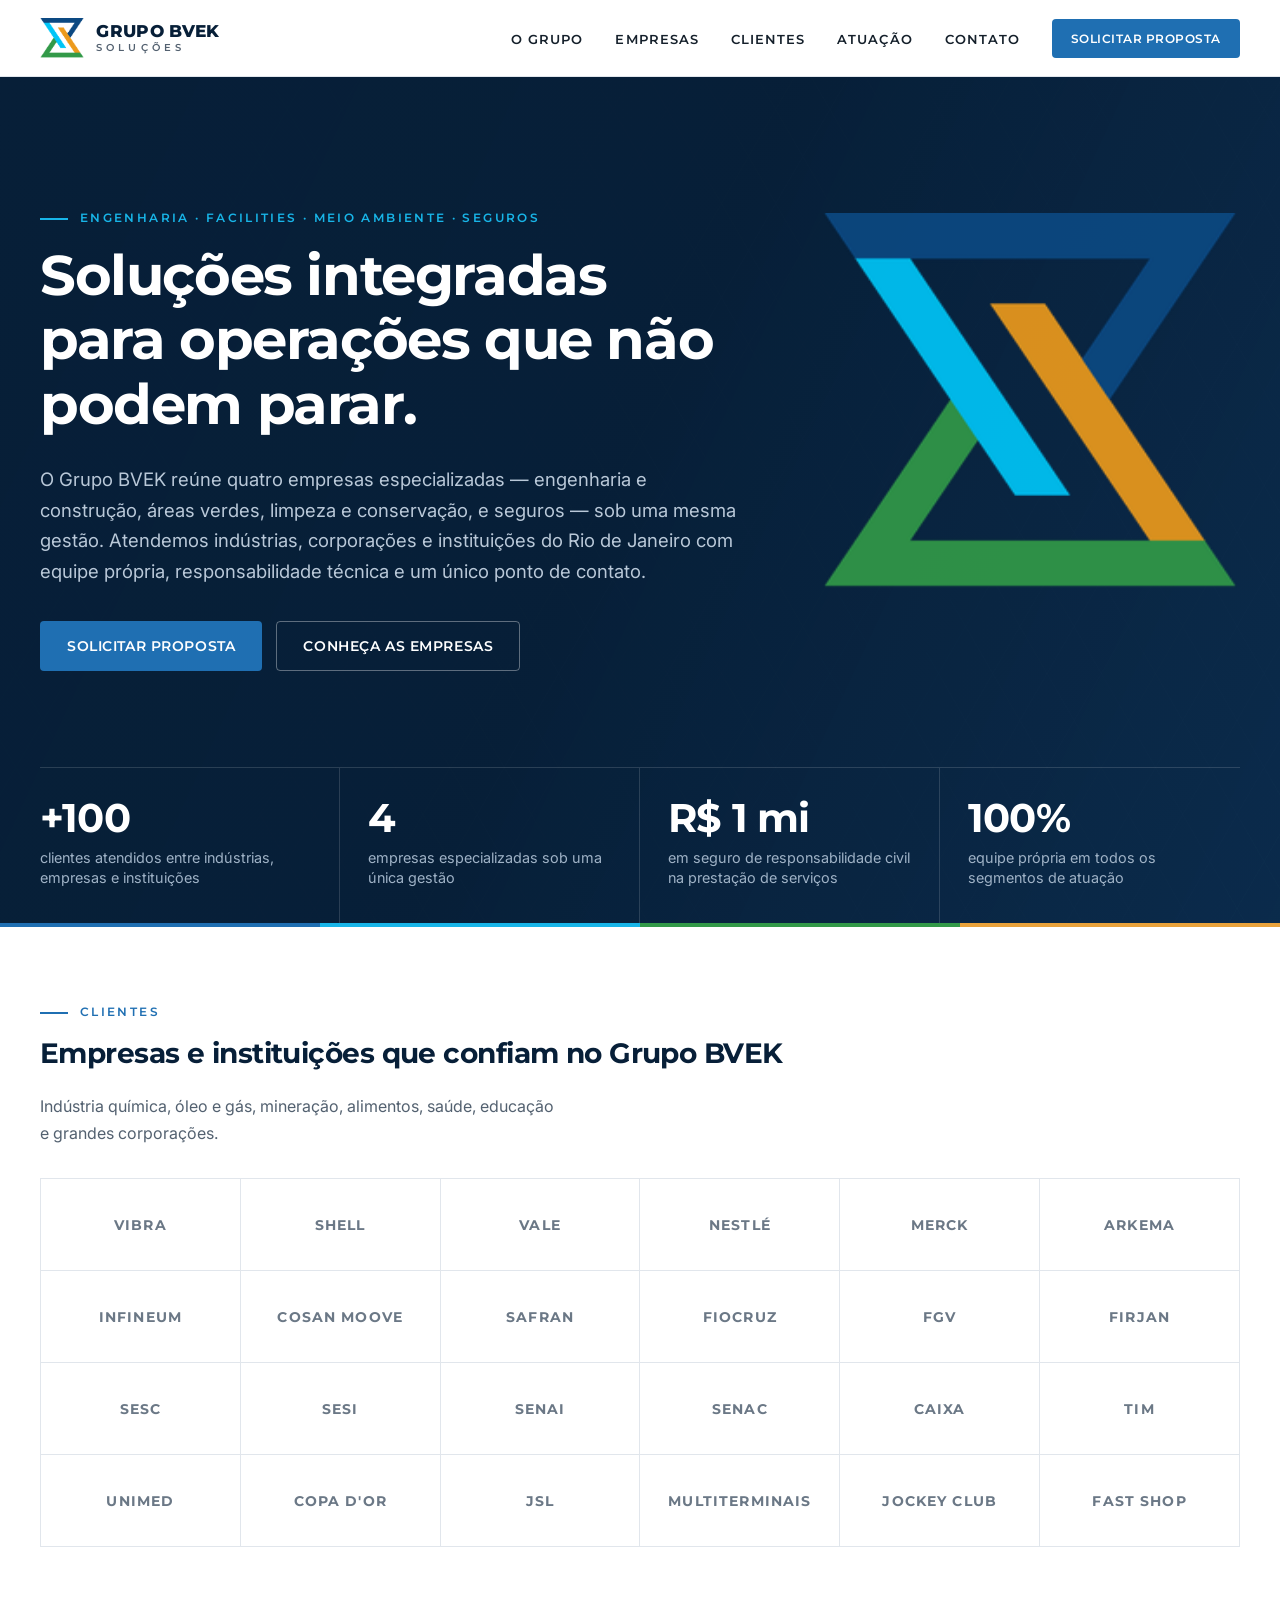
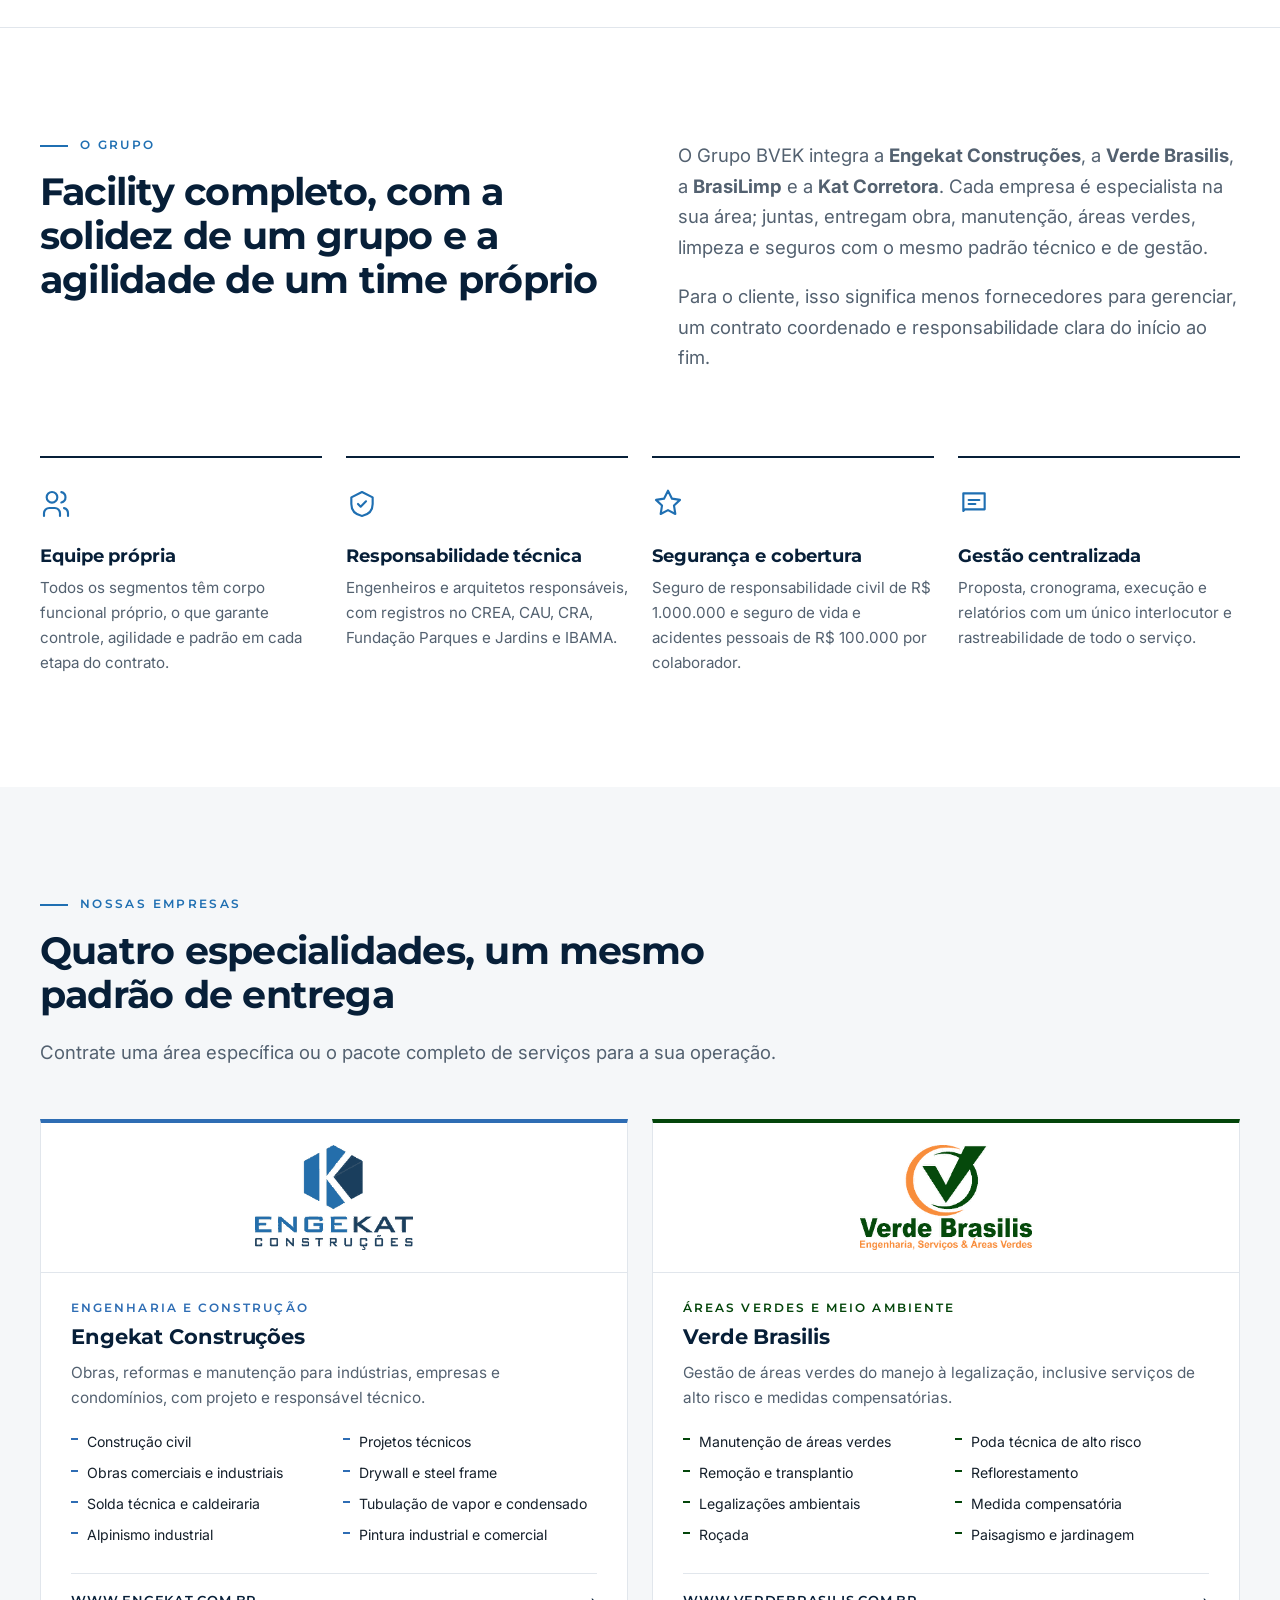
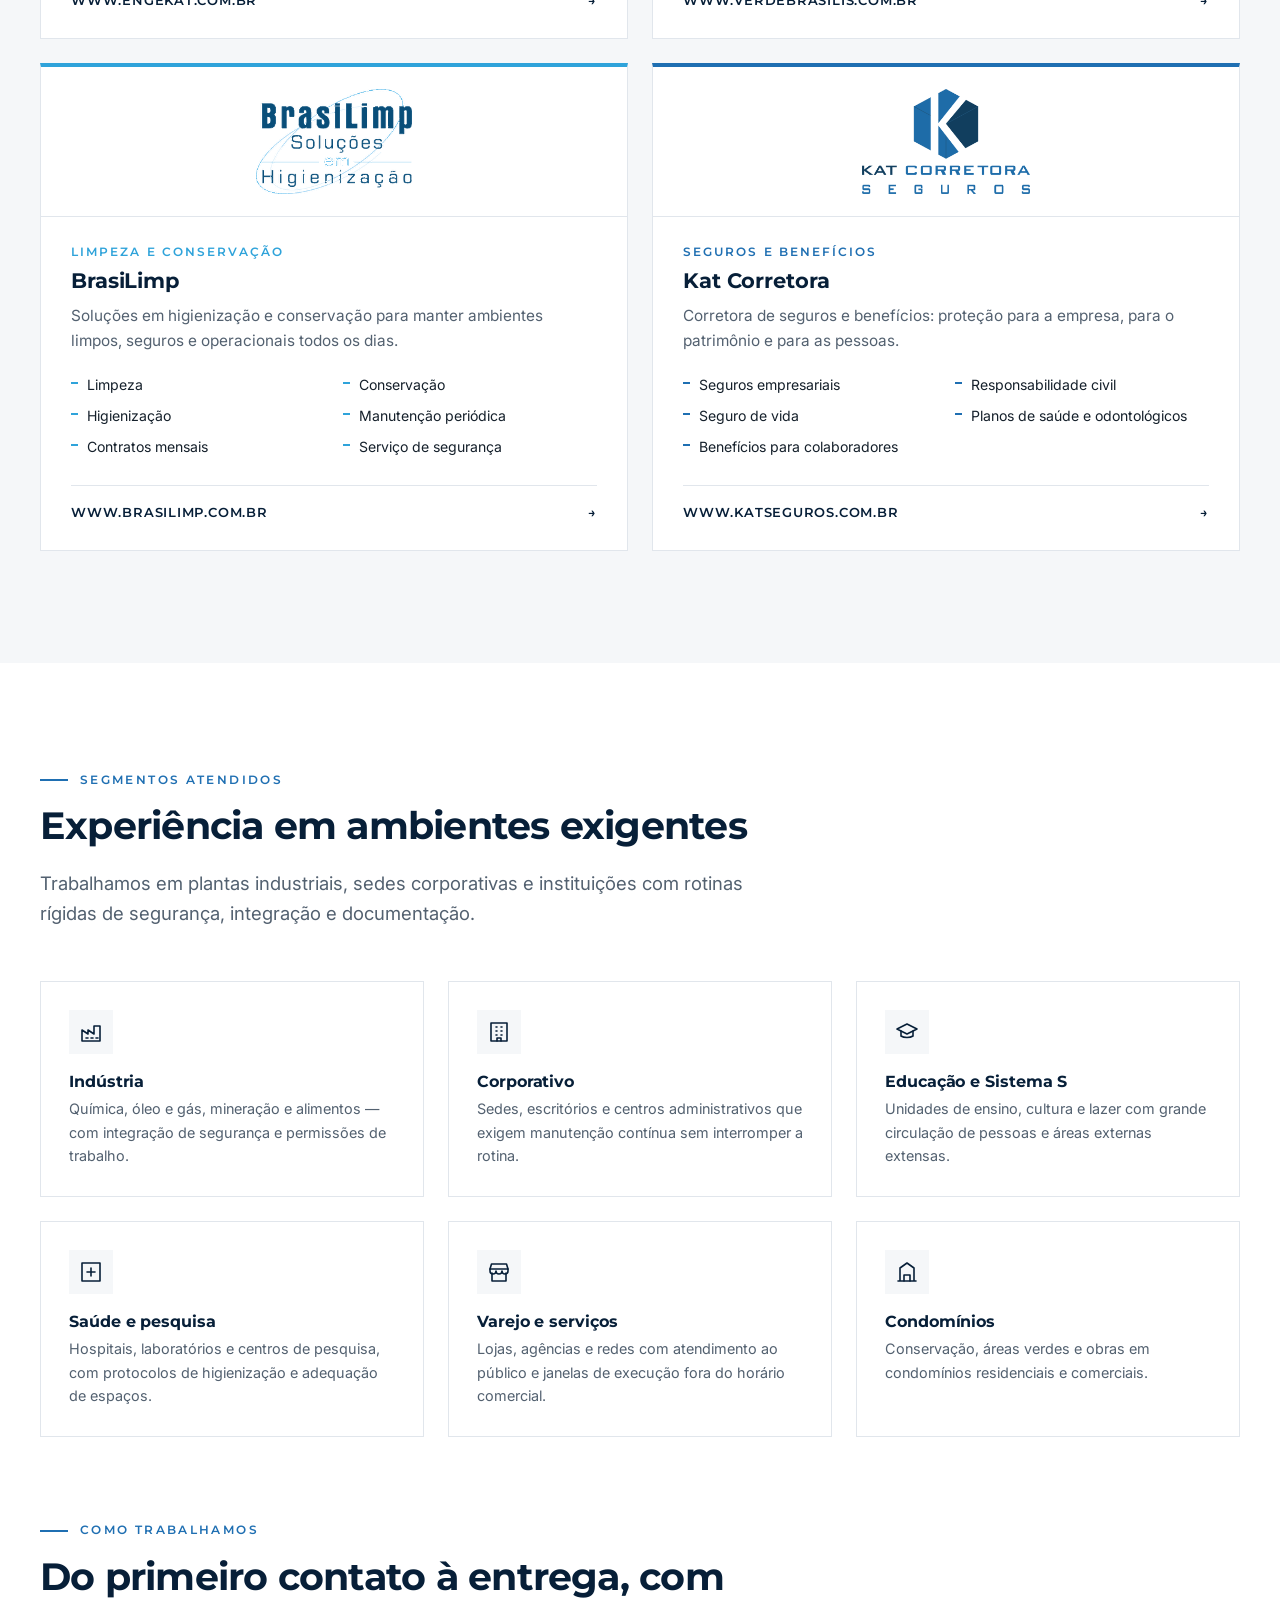
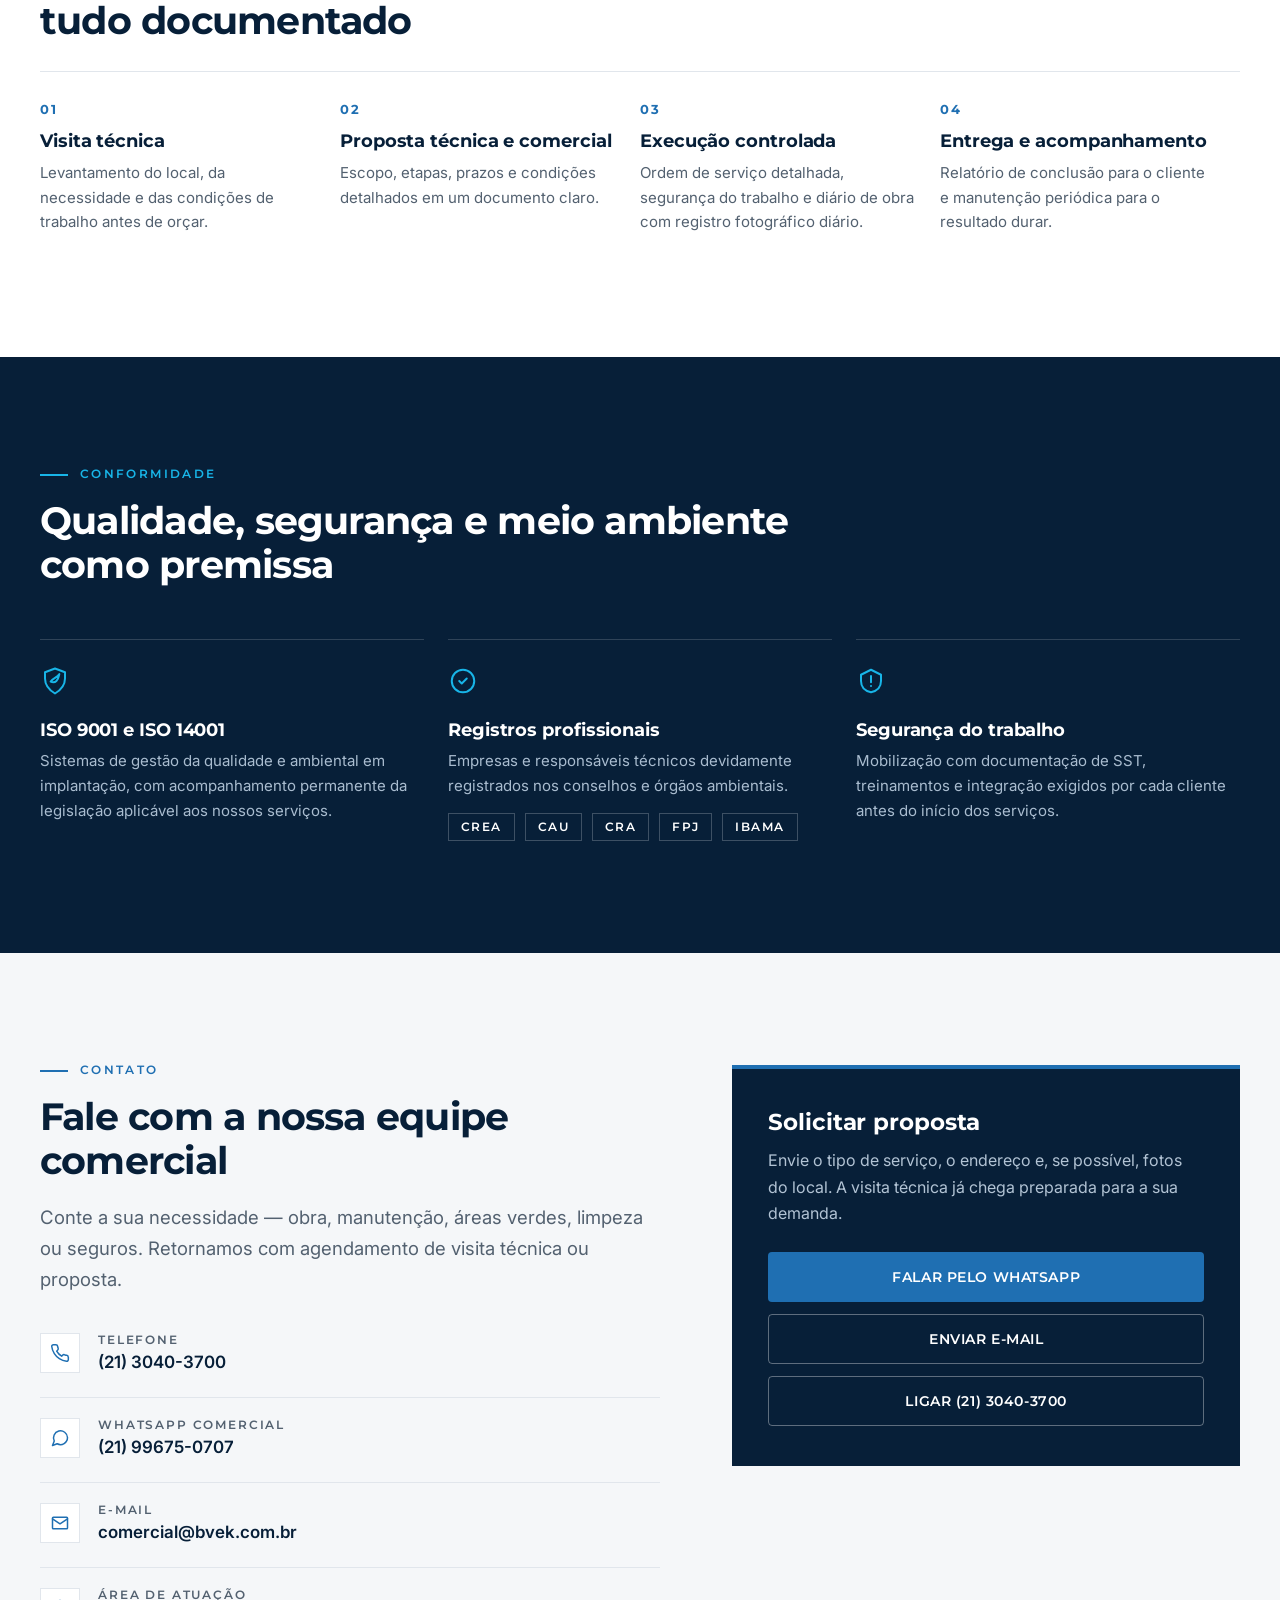
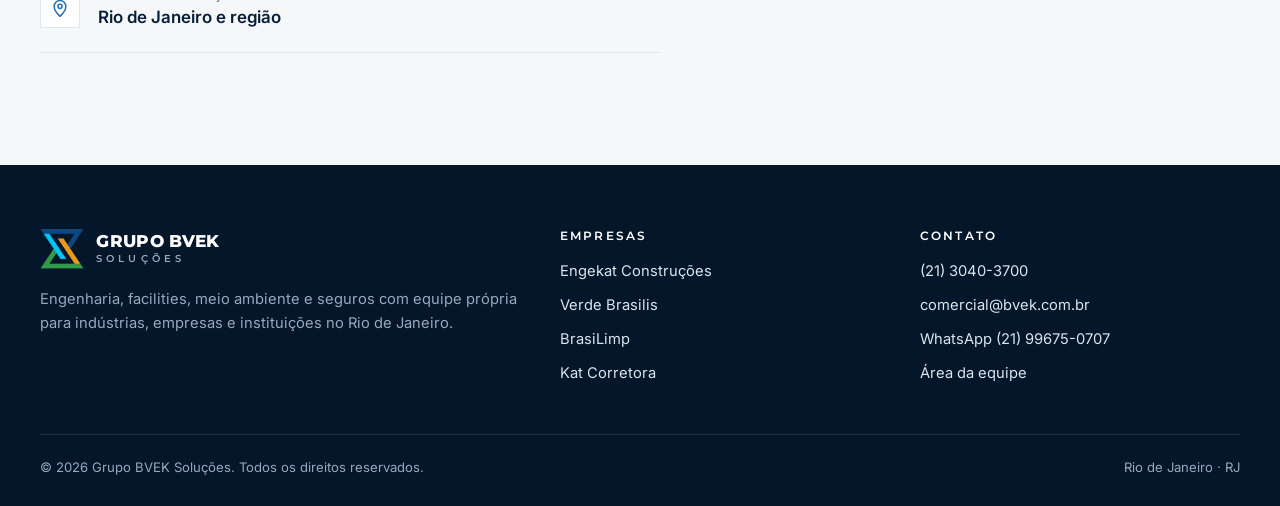
==== site/index.html @ 59678a4c "Site: novo logo da Kat Corretora e visual mais institucional Co-Authored-By: Claude Opus 5.5 <norepl" ====
<!doctype html>
<html lang="pt-BR">
<head>
<meta charset="utf-8">
<meta name="viewport" content="width=device-width, initial-scale=1">
<title>Grupo BVEK Soluções — Engenharia, facilities, meio ambiente e seguros no Rio de Janeiro</title>
<meta name="description" content="Grupo BVEK: Engekat Construções, Verde Brasilis, BrasiLimp e Kat Corretora. Engenharia, manutenção industrial, áreas verdes, limpeza e seguros com equipe própria para indústrias, empresas e instituições no Rio de Janeiro.">
<meta name="theme-color" content="#071f38">
<link rel="canonical" href="https://www.bvek.com.br/">
<link rel="icon" href="favicon.ico">
<link rel="apple-touch-icon" href="img/icone.png">
<meta property="og:type" content="website">
<meta property="og:locale" content="pt_BR">
<meta property="og:title" content="Grupo BVEK Soluções — Uma empresa, todos os serviços">
<meta property="og:description" content="Engenharia, facilities, meio ambiente e seguros com equipe própria no Rio de Janeiro: Engekat Construções, Verde Brasilis, BrasiLimp e Kat Corretora.">
<meta property="og:url" content="https://www.bvek.com.br/">
<meta property="og:image" content="https://www.bvek.com.br/img/bvk-logo.png">
<link rel="preconnect" href="https://fonts.googleapis.com">
<link rel="preconnect" href="https://fonts.gstatic.com" crossorigin>
<link href="https://fonts.googleapis.com/css2?family=Montserrat:wght@500;600;700;800&family=Inter:wght@400;500;600&display=swap" rel="stylesheet">
<script type="application/ld+json">
{
  "@context": "https://schema.org",
  "@type": "Organization",
  "name": "Grupo BVEK Soluções",
  "slogan": "Uma empresa, todos os serviços",
  "url": "https://www.bvek.com.br/",
  "logo": "https://www.bvek.com.br/img/bvk-logo.png",
  "telephone": "+55-21-3040-3700",
  "email": "comercial@bvek.com.br",
  "areaServed": "Rio de Janeiro",
  "address": {"@type": "PostalAddress", "addressLocality": "Rio de Janeiro", "addressRegion": "RJ", "addressCountry": "BR"},
  "subOrganization": [
    {"@type": "Organization", "name": "Engekat Construções", "url": "https://www.engekat.com.br"},
    {"@type": "Organization", "name": "Verde Brasilis", "url": "https://www.verdebrasilis.com.br"},
    {"@type": "Organization", "name": "BrasiLimp", "url": "https://www.brasilimp.com.br"},
    {"@type": "Organization", "name": "Kat Corretora de Seguros", "url": "https://www.katseguros.com.br"}
  ]
}
</script>
<style>
:root{
  --navy:#071f38;--navy2:#0b2d4f;--azul:#0C4982;--azul2:#1f6fb2;--verde:#329948;--laranja:#E9A23B;--ciano:#18B5E8;
  --ek:#2E6DB4;--vb:#03450A;--vb2:#E9792A;--bl:#0B4A76;--bl2:#2FA3DA;--ks:#1f6fb2;--ks2:#133e60;
  --texto:#15202b;--texto2:#536170;--fundo2:#f5f7f9;--borda:#e1e6ec;--raio:4px;
}
*{box-sizing:border-box}
html{scroll-behavior:smooth;scroll-padding-top:80px}
body{margin:0;font-family:Inter,system-ui,-apple-system,"Segoe UI",Roboto,Arial,sans-serif;color:var(--texto);background:#fff;line-height:1.65;font-size:16px;-webkit-font-smoothing:antialiased}
img{max-width:100%;height:auto;display:block}
a{color:var(--azul)}
h1,h2,h3{font-family:Montserrat,Inter,sans-serif;line-height:1.15;margin:0 0 .5em;color:var(--navy)}
h1{font-size:clamp(2.1rem,4.6vw,3.5rem);font-weight:700;letter-spacing:-.025em}
h2{font-size:clamp(1.65rem,3.2vw,2.4rem);font-weight:700;letter-spacing:-.02em}
h3{font-size:1.12rem;font-weight:700;letter-spacing:-.005em}
p{margin:0 0 1em}
.wrap{width:min(1200px,100% - 40px);margin-inline:auto}
.rotulo{display:flex;align-items:center;gap:12px;font:600 .74rem/1 Montserrat,sans-serif;letter-spacing:.2em;text-transform:uppercase;color:var(--azul2);margin-bottom:18px}
.rotulo::before{content:"";width:28px;height:2px;background:currentColor}
.secao{padding:clamp(64px,9vw,112px) 0}
.secao.cinza{background:var(--fundo2)}
.lead{font-size:clamp(1.04rem,1.6vw,1.16rem);color:var(--texto2);max-width:64ch}
.btn{display:inline-flex;align-items:center;justify-content:center;gap:10px;padding:15px 26px;border-radius:var(--raio);font:600 .9rem Montserrat,sans-serif;letter-spacing:.04em;text-transform:uppercase;text-decoration:none;transition:background .15s,color .15s,border-color .15s;border:1px solid transparent}
.btn svg{width:18px;height:18px}
.btn-pri{background:var(--azul2);color:#fff}
.btn-pri:hover{background:var(--azul)}
.btn-cla{background:transparent;color:#fff;border-color:rgba(255,255,255,.35)}
.btn-cla:hover{border-color:#fff}
.btn-esc{background:transparent;color:var(--navy);border-color:var(--borda)}
.btn-esc:hover{border-color:var(--navy)}

/* topo */
header{position:sticky;top:0;z-index:20;background:#fff;border-bottom:1px solid var(--borda)}
.topo{display:flex;align-items:center;justify-content:space-between;height:76px}
.marca{display:flex;align-items:center;gap:12px;text-decoration:none}
.marca img{height:40px;width:auto}
.marca span{font:800 1.06rem/1.05 Montserrat,sans-serif;color:var(--navy);letter-spacing:.02em}
.marca small{display:block;font-weight:600;font-size:.6rem;letter-spacing:.42em;color:var(--texto2);margin-top:3px}
nav ul{list-style:none;margin:0;padding:0;display:flex;gap:32px;align-items:center}
nav a{text-decoration:none;color:var(--texto);font:600 .82rem Montserrat,sans-serif;letter-spacing:.08em;text-transform:uppercase}
nav a:hover{color:var(--azul2)}
nav .btn{padding:11px 18px;color:#fff;font-size:.78rem}
.menu-btn{display:none;background:none;border:0;padding:8px;cursor:pointer;color:var(--navy)}
@media (max-width:920px){
  .menu-btn{display:block}
  nav{position:absolute;top:76px;left:0;right:0;background:#fff;border-bottom:1px solid var(--borda);display:none}
  nav.aberto{display:block}
  nav ul{flex-direction:column;align-items:stretch;gap:0;padding:8px 20px 20px}
  nav li a{display:block;padding:14px 4px;border-bottom:1px solid var(--fundo2)}
  nav .btn{margin-top:12px}
}

/* hero */
.hero{position:relative;overflow:hidden;background:var(--navy);color:#fff}
.hero::before{content:"";position:absolute;inset:0;background:
  linear-gradient(115deg,rgba(7,31,56,1) 0%,rgba(7,31,56,.96) 48%,rgba(11,45,79,.85) 100%),
  repeating-linear-gradient(60deg,transparent 0 46px,rgba(255,255,255,.035) 46px 47px),
  repeating-linear-gradient(-60deg,transparent 0 46px,rgba(255,255,255,.035) 46px 47px)}
.hero::after{content:"";position:absolute;left:0;right:0;bottom:0;height:4px;background:linear-gradient(90deg,var(--azul2) 0 25%,var(--ciano) 25% 50%,var(--verde) 50% 75%,var(--laranja) 75% 100%)}
.hero .wrap{position:relative;padding:clamp(72px,11vw,136px) 0 0}
.hero .rotulo{color:var(--ciano)}
.hero-simbolo{position:absolute;right:0;top:clamp(72px,11vw,136px);width:min(34vw,420px);opacity:.92;pointer-events:none}
@media (max-width:980px){.hero-simbolo{display:none}}
.hero h1{color:#fff;max-width:18ch}
.hero .lead{color:#b9c8d8;max-width:58ch}
.hero .acoes{display:flex;gap:14px;flex-wrap:wrap;margin-top:34px}
.numeros{display:grid;grid-template-columns:repeat(4,1fr);margin-top:clamp(56px,8vw,96px);border-top:1px solid rgba(255,255,255,.14)}
.numero{padding:30px 28px 38px 0;border-right:1px solid rgba(255,255,255,.14)}
.numero+.numero{padding-left:28px}
.numero:last-child{border-right:0}
.numero strong{display:block;font:700 clamp(1.8rem,3.2vw,2.5rem)/1 Montserrat,sans-serif;color:#fff;letter-spacing:-.02em;margin-bottom:10px}
.numero span{font-size:.9rem;color:#9fb2c6;line-height:1.45;display:block}
@media (max-width:860px){.numeros{grid-template-columns:repeat(2,1fr)}.numero{padding:24px 16px 26px 0!important}.numero:nth-child(2){border-right:0}.numero:nth-child(n+3){border-top:1px solid rgba(255,255,255,.14)}.numero:nth-child(even){padding-left:16px!important}}

/* clientes */
.clientes{padding:clamp(56px,7vw,80px) 0;border-bottom:1px solid var(--borda)}
.clientes .cab{display:flex;justify-content:space-between;align-items:flex-end;gap:24px;flex-wrap:wrap;margin-bottom:32px}
.clientes .cab p{margin:0;color:var(--texto2);max-width:52ch}
.clientes h2{font-size:clamp(1.35rem,2.4vw,1.75rem);margin:0}
.parede{display:grid;grid-template-columns:repeat(6,1fr);border-top:1px solid var(--borda);border-left:1px solid var(--borda)}
.parede span{display:flex;align-items:center;justify-content:center;text-align:center;min-height:92px;padding:14px 10px;border-right:1px solid var(--borda);border-bottom:1px solid var(--borda);font:700 .9rem/1.25 Montserrat,sans-serif;letter-spacing:.08em;text-transform:uppercase;color:#6b7886;transition:color .15s,background .15s}
.parede span:hover{color:var(--navy);background:var(--fundo2)}
@media (max-width:980px){.parede{grid-template-columns:repeat(4,1fr)}}
@media (max-width:620px){.parede{grid-template-columns:repeat(3,1fr)}.parede span{min-height:64px;font-size:.68rem;letter-spacing:.04em;padding:10px 4px}}

/* grades */
.grade{display:grid;gap:24px}
.g4{grid-template-columns:repeat(4,1fr)}
.g3{grid-template-columns:repeat(3,1fr)}
.g2{grid-template-columns:repeat(2,1fr)}
@media (max-width:980px){.g4,.g3{grid-template-columns:repeat(2,1fr)}.g2{grid-template-columns:1fr}}
@media (max-width:580px){.g4,.g3{grid-template-columns:1fr}}
.titulo-secao{max-width:760px;margin-bottom:52px}

/* o grupo */
.dupla{display:grid;grid-template-columns:1fr 1fr;gap:clamp(32px,6vw,80px);align-items:start;margin-bottom:64px}
.dupla .lead{max-width:none}
@media (max-width:860px){.dupla{grid-template-columns:1fr}}
.pilar{padding:30px 0 0;border-top:2px solid var(--navy)}
.pilar .icone{width:40px;height:40px;color:var(--azul2);margin-bottom:18px}
.pilar .icone svg{width:32px;height:32px}
.pilar p{color:var(--texto2);margin:0;font-size:.95rem}

/* empresas */
.empresa{display:flex;flex-direction:column;background:#fff;border:1px solid var(--borda);border-top:4px solid var(--c1)}
.empresa .logo{height:150px;display:flex;align-items:center;justify-content:center;border-bottom:1px solid var(--borda);padding:22px}
.empresa .logo img{max-height:100%;max-width:220px;width:auto;object-fit:contain}
.empresa .corpo{padding:28px 30px 30px;display:flex;flex-direction:column;flex:1}
.empresa .area{font:600 .72rem Montserrat,sans-serif;letter-spacing:.18em;text-transform:uppercase;margin-bottom:10px;color:var(--c1)}
.empresa h3{font-size:1.3rem}
.empresa p{color:var(--texto2);font-size:.96rem}
.empresa ul{list-style:none;padding:0;margin:4px 0 26px;display:grid;grid-template-columns:1fr 1fr;gap:8px 18px}
.empresa li{font-size:.88rem;color:var(--texto);padding-left:16px;position:relative}
.empresa li::before{content:"";position:absolute;left:0;top:.62em;width:7px;height:2px;background:var(--c1)}
@media (max-width:480px){.empresa ul{grid-template-columns:1fr}}
.empresa .link{margin-top:auto;padding-top:18px;border-top:1px solid var(--borda);font:600 .82rem Montserrat,sans-serif;letter-spacing:.06em;text-transform:uppercase;text-decoration:none;color:var(--navy);display:flex;justify-content:space-between;align-items:center}
.empresa .link:hover{color:var(--c1)}
.ek{--c1:var(--ek)}.vb{--c1:var(--vb)}.bl{--c1:var(--bl2)}.ks{--c1:var(--ks)}

/* segmentos */
.segmento{background:#fff;border:1px solid var(--borda);padding:28px}
.segmento .icone{width:44px;height:44px;display:grid;place-items:center;background:var(--fundo2);color:var(--navy);margin-bottom:18px}
.segmento .icone svg{width:24px;height:24px}
.segmento h3{font-size:1.02rem;margin-bottom:6px}
.segmento p{color:var(--texto2);margin:0;font-size:.9rem}

/* como trabalhamos */
.passos{display:grid;grid-template-columns:repeat(4,1fr);gap:0;border-top:1px solid var(--borda)}
@media (max-width:980px){.passos{grid-template-columns:repeat(2,1fr)}}
@media (max-width:580px){.passos{grid-template-columns:1fr}}
.passo{padding:30px 26px 10px 0}
.passo .n{font:700 .8rem Montserrat,sans-serif;letter-spacing:.18em;color:var(--azul2);display:block;margin-bottom:14px}
.passo p{color:var(--texto2);margin:0;font-size:.94rem}

/* conformidade */
.conformidade{background:var(--navy);color:#c3d1df}
.conformidade h2,.conformidade h3{color:#fff}
.conformidade .rotulo{color:var(--ciano)}
.conformidade .lead{color:#a9bccf}
.item-conf{border-top:1px solid rgba(255,255,255,.16);padding-top:26px}
.item-conf .icone{color:var(--ciano);margin-bottom:16px}
.item-conf .icone svg{width:30px;height:30px}
.item-conf p{margin:0;font-size:.94rem;color:#a9bccf}
.registros{display:flex;flex-wrap:wrap;gap:10px;margin-top:14px}
.registros span{border:1px solid rgba(255,255,255,.22);padding:6px 12px;font:600 .74rem Montserrat,sans-serif;letter-spacing:.12em;color:#fff}

/* contato */
.contato{display:grid;grid-template-columns:1.1fr .9fr;gap:clamp(32px,6vw,72px);align-items:start}
@media (max-width:860px){.contato{grid-template-columns:1fr}}
.contato .linha{display:flex;gap:18px;align-items:flex-start;padding:20px 0;border-bottom:1px solid var(--borda)}
.contato .linha .icone{flex:none;width:40px;height:40px;display:grid;place-items:center;border:1px solid var(--borda);color:var(--azul2);background:#fff}
.contato .linha .icone svg{width:20px;height:20px}
.contato .linha strong{display:block;font:600 .72rem Montserrat,sans-serif;letter-spacing:.16em;text-transform:uppercase;color:var(--texto2);margin-bottom:2px}
.contato .linha a{font-weight:600;font-size:1.06rem;text-decoration:none;color:var(--navy)}
.contato .linha a:hover{color:var(--azul2)}
.cta{background:var(--navy);color:#fff;padding:40px 36px;border-top:4px solid var(--azul2)}
.cta h3{color:#fff;font-size:1.45rem}
.cta p{color:#b2c3d4}
.cta .btns{display:grid;gap:12px;margin-top:26px}
.cta .btn-pri{width:100%}
.cta .btn-cla{width:100%}

/* rodapé */
footer{background:#04162a;color:#96a9bd;padding:64px 0 28px;font-size:.92rem}
footer .grade-rod{display:grid;grid-template-columns:1.5fr 1fr 1fr;gap:40px}
@media (max-width:760px){footer .grade-rod{grid-template-columns:1fr}}
footer h4{color:#fff;font:600 .74rem Montserrat,sans-serif;letter-spacing:.18em;text-transform:uppercase;margin:0 0 16px}
footer a{color:#dbe5ee;text-decoration:none}
footer a:hover{color:#fff;text-decoration:underline}
footer ul{list-style:none;padding:0;margin:0;display:grid;gap:10px}
footer .base{border-top:1px solid rgba(255,255,255,.1);margin-top:48px;padding-top:22px;display:flex;justify-content:space-between;gap:12px;flex-wrap:wrap;font-size:.82rem}
.marca-rod{display:flex;align-items:center;gap:12px;margin-bottom:18px}
.marca-rod img{height:40px;width:auto}
.marca-rod span{font:800 1.06rem/1.05 Montserrat,sans-serif;color:#fff;letter-spacing:.02em}
.marca-rod small{display:block;font-weight:600;font-size:.6rem;letter-spacing:.42em;color:#96a9bd;margin-top:3px}
</style>
</head>
<body>

<header>
  <div class="wrap topo">
    <a class="marca" href="#inicio" aria-label="Grupo BVEK — início">
      <img src="img/bvk-simbolo.png" alt="" width="46" height="40">
      <span>GRUPO BVEK<small>SOLUÇÕES</small></span>
    </a>
    <button class="menu-btn" aria-label="Abrir menu" aria-expanded="false" aria-controls="menu" onclick="alternarMenu(this)">
      <svg width="28" height="28" viewBox="0 0 24 24" fill="none" stroke="currentColor" stroke-width="2" stroke-linecap="round"><path d="M4 7h16M4 12h16M4 17h16"/></svg>
    </button>
    <nav id="menu">
      <ul>
        <li><a href="#grupo" onclick="fecharMenu()">O grupo</a></li>
        <li><a href="#empresas" onclick="fecharMenu()">Empresas</a></li>
        <li><a href="#clientes" onclick="fecharMenu()">Clientes</a></li>
        <li><a href="#como" onclick="fecharMenu()">Atuação</a></li>
        <li><a href="#contato" onclick="fecharMenu()">Contato</a></li>
        <li><a class="btn btn-pri" href="#contato" onclick="fecharMenu()">Solicitar proposta</a></li>
      </ul>
    </nav>
  </div>
</header>

<main id="inicio">
  <!-- HERO -->
  <section class="hero">
    <div class="wrap">
      <img class="hero-simbolo" src="img/bvk-simbolo.png" alt="" width="242" height="218">
      <span class="rotulo">Engenharia · Facilities · Meio ambiente · Seguros</span>
      <h1>Soluções integradas para operações que não podem parar.</h1>
      <p class="lead">O Grupo BVEK reúne quatro empresas especializadas — engenharia e construção, áreas verdes, limpeza e conservação, e seguros — sob uma mesma gestão. Atendemos indústrias, corporações e instituições do Rio de Janeiro com equipe própria, responsabilidade técnica e um único ponto de contato.</p>
      <div class="acoes">
        <a class="btn btn-pri" href="#contato">Solicitar proposta</a>
        <a class="btn btn-cla" href="#empresas">Conheça as empresas</a>
      </div>
      <div class="numeros">
        <div class="numero"><strong>+100</strong><span>clientes atendidos entre indústrias, empresas e instituições</span></div>
        <div class="numero"><strong>4</strong><span>empresas especializadas sob uma única gestão</span></div>
        <div class="numero"><strong>R$ 1 mi</strong><span>em seguro de responsabilidade civil na prestação de serviços</span></div>
        <div class="numero"><strong>100%</strong><span>equipe própria em todos os segmentos de atuação</span></div>
      </div>
    </div>
  </section>

  <!-- CLIENTES -->
  <section class="clientes" id="clientes">
    <div class="wrap">
      <div class="cab">
        <div>
          <span class="rotulo">Clientes</span>
          <h2>Empresas e instituições que confiam no Grupo BVEK</h2>
        </div>
        <p>Indústria química, óleo e gás, mineração, alimentos, saúde, educação e grandes corporações.</p>
      </div>
      <div class="parede">
        <span>Vibra</span><span>Shell</span><span>Vale</span><span>Nestlé</span><span>Merck</span><span>Arkema</span>
        <span>Infineum</span><span>Cosan Moove</span><span>Safran</span><span>Fiocruz</span><span>FGV</span><span>Firjan</span>
        <span>Sesc</span><span>Sesi</span><span>Senai</span><span>Senac</span><span>Caixa</span><span>TIM</span>
        <span>Unimed</span><span>Copa D'Or</span><span>JSL</span><span>Multiterminais</span><span>Jockey Club</span><span>Fast Shop</span>
      </div>
    </div>
  </section>

  <!-- O GRUPO -->
  <section class="secao" id="grupo">
    <div class="wrap">
      <div class="dupla">
        <div>
          <span class="rotulo">O grupo</span>
          <h2>Facility completo, com a solidez de um grupo e a agilidade de um time próprio</h2>
        </div>
        <div>
          <p class="lead">O Grupo BVEK integra a <strong>Engekat Construções</strong>, a <strong>Verde Brasilis</strong>, a <strong>BrasiLimp</strong> e a <strong>Kat Corretora</strong>. Cada empresa é especialista na sua área; juntas, entregam obra, manutenção, áreas verdes, limpeza e seguros com o mesmo padrão técnico e de gestão.</p>
          <p class="lead">Para o cliente, isso significa menos fornecedores para gerenciar, um contrato coordenado e responsabilidade clara do início ao fim.</p>
        </div>
      </div>
      <div class="grade g4">
        <div class="pilar">
          <div class="icone"><svg viewBox="0 0 24 24" fill="none" stroke="currentColor" stroke-width="1.6" stroke-linecap="round" stroke-linejoin="round"><circle cx="9" cy="7" r="4"/><path d="M3 21v-2a4 4 0 0 1 4-4h4a4 4 0 0 1 4 4v2"/><path d="M16 3.1a4 4 0 0 1 0 7.8M21 21v-2a4 4 0 0 0-3-3.9"/></svg></div>
          <h3>Equipe própria</h3>
          <p>Todos os segmentos têm corpo funcional próprio, o que garante controle, agilidade e padrão em cada etapa do contrato.</p>
        </div>
        <div class="pilar">
          <div class="icone"><svg viewBox="0 0 24 24" fill="none" stroke="currentColor" stroke-width="1.6" stroke-linecap="round" stroke-linejoin="round"><path d="M9 12l2 2 4-4"/><path d="M12 3l8 4v5c0 5-3.5 8-8 9-4.5-1-8-4-8-9V7z"/></svg></div>
          <h3>Responsabilidade técnica</h3>
          <p>Engenheiros e arquitetos responsáveis, com registros no CREA, CAU, CRA, Fundação Parques e Jardins e IBAMA.</p>
        </div>
        <div class="pilar">
          <div class="icone"><svg viewBox="0 0 24 24" fill="none" stroke="currentColor" stroke-width="1.6" stroke-linecap="round" stroke-linejoin="round"><path d="M12 2l3 6 6 .9-4.5 4.3 1 6.3L12 16.6 6.5 19.5l1-6.3L3 8.9 9 8z"/></svg></div>
          <h3>Segurança e cobertura</h3>
          <p>Seguro de responsabilidade civil de R$ 1.000.000 e seguro de vida e acidentes pessoais de R$ 100.000 por colaborador.</p>
        </div>
        <div class="pilar">
          <div class="icone"><svg viewBox="0 0 24 24" fill="none" stroke="currentColor" stroke-width="1.6" stroke-linecap="round" stroke-linejoin="round"><path d="M4 4h16v12H5.2L4 17.2z"/><path d="M8 9h8M8 12h5"/></svg></div>
          <h3>Gestão centralizada</h3>
          <p>Proposta, cronograma, execução e relatórios com um único interlocutor e rastreabilidade de todo o serviço.</p>
        </div>
      </div>
    </div>
  </section>

  <!-- EMPRESAS -->
  <section class="secao cinza" id="empresas">
    <div class="wrap">
      <div class="titulo-secao">
        <span class="rotulo">Nossas empresas</span>
        <h2>Quatro especialidades, um mesmo padrão de entrega</h2>
        <p class="lead">Contrate uma área específica ou o pacote completo de serviços para a sua operação.</p>
      </div>
      <div class="grade g2">
        <article class="empresa ek">
          <div class="logo"><img src="img/ek-logo.png" alt="Engekat Construções" width="260" height="173"></div>
          <div class="corpo">
            <div class="area">Engenharia e construção</div>
            <h3>Engekat Construções</h3>
            <p>Obras, reformas e manutenção para indústrias, empresas e condomínios, com projeto e responsável técnico.</p>
            <ul>
              <li>Construção civil</li><li>Projetos técnicos</li><li>Obras comerciais e industriais</li><li>Drywall e steel frame</li>
              <li>Solda técnica e caldeiraria</li><li>Tubulação de vapor e condensado</li><li>Alpinismo industrial</li><li>Pintura industrial e comercial</li>
            </ul>
            <a class="link" href="https://www.engekat.com.br" target="_blank" rel="noopener">www.engekat.com.br <span aria-hidden="true">→</span></a>
          </div>
        </article>
        <article class="empresa vb">
          <div class="logo"><img src="img/vb-logo.png" alt="Verde Brasilis — Engenharia, Serviços e Áreas Verdes" width="260" height="159"></div>
          <div class="corpo">
            <div class="area">Áreas verdes e meio ambiente</div>
            <h3>Verde Brasilis</h3>
            <p>Gestão de áreas verdes do manejo à legalização, inclusive serviços de alto risco e medidas compensatórias.</p>
            <ul>
              <li>Manutenção de áreas verdes</li><li>Poda técnica de alto risco</li><li>Remoção e transplantio</li><li>Reflorestamento</li>
              <li>Legalizações ambientais</li><li>Medida compensatória</li><li>Roçada</li><li>Paisagismo e jardinagem</li>
            </ul>
            <a class="link" href="https://www.verdebrasilis.com.br" target="_blank" rel="noopener">www.verdebrasilis.com.br <span aria-hidden="true">→</span></a>
          </div>
        </article>
        <article class="empresa bl">
          <div class="logo"><img src="img/bl-logo.png" alt="BrasiLimp — Soluções em Higienização" width="260" height="176"></div>
          <div class="corpo">
            <div class="area">Limpeza e conservação</div>
            <h3>BrasiLimp</h3>
            <p>Soluções em higienização e conservação para manter ambientes limpos, seguros e operacionais todos os dias.</p>
            <ul>
              <li>Limpeza</li><li>Conservação</li><li>Higienização</li><li>Manutenção periódica</li><li>Contratos mensais</li><li>Serviço de segurança</li>
            </ul>
            <a class="link" href="https://www.brasilimp.com.br" target="_blank" rel="noopener">www.brasilimp.com.br <span aria-hidden="true">→</span></a>
          </div>
        </article>
        <article class="empresa ks">
          <div class="logo"><img src="img/ks-logo.png" alt="Kat Corretora — Seguros" width="640" height="402"></div>
          <div class="corpo">
            <div class="area">Seguros e benefícios</div>
            <h3>Kat Corretora</h3>
            <p>Corretora de seguros e benefícios: proteção para a empresa, para o patrimônio e para as pessoas.</p>
            <ul>
              <li>Seguros empresariais</li><li>Responsabilidade civil</li><li>Seguro de vida</li><li>Planos de saúde e odontológicos</li><li>Benefícios para colaboradores</li>
            </ul>
            <a class="link" href="https://www.katseguros.com.br" target="_blank" rel="noopener">www.katseguros.com.br <span aria-hidden="true">→</span></a>
          </div>
        </article>
      </div>
    </div>
  </section>

  <!-- SEGMENTOS + COMO TRABALHAMOS -->
  <section class="secao" id="como">
    <div class="wrap">
      <div class="titulo-secao">
        <span class="rotulo">Segmentos atendidos</span>
        <h2>Experiência em ambientes exigentes</h2>
        <p class="lead">Trabalhamos em plantas industriais, sedes corporativas e instituições com rotinas rígidas de segurança, integração e documentação.</p>
      </div>
      <div class="grade g3">
        <div class="segmento">
          <div class="icone"><svg viewBox="0 0 24 24" fill="none" stroke="currentColor" stroke-width="1.6" stroke-linecap="round" stroke-linejoin="round"><path d="M3 21V10l6 4V10l6 4V6h6v15z"/><path d="M7 18h2M12 18h2M17 18h2"/></svg></div>
          <h3>Indústria</h3>
          <p>Química, óleo e gás, mineração e alimentos — com integração de segurança e permissões de trabalho.</p>
        </div>
        <div class="segmento">
          <div class="icone"><svg viewBox="0 0 24 24" fill="none" stroke="currentColor" stroke-width="1.6" stroke-linecap="round" stroke-linejoin="round"><rect x="4" y="3" width="16" height="18"/><path d="M9 7h1M14 7h1M9 11h1M14 11h1M9 15h1M14 15h1M10 21v-3h4v3"/></svg></div>
          <h3>Corporativo</h3>
          <p>Sedes, escritórios e centros administrativos que exigem manutenção contínua sem interromper a rotina.</p>
        </div>
        <div class="segmento">
          <div class="icone"><svg viewBox="0 0 24 24" fill="none" stroke="currentColor" stroke-width="1.6" stroke-linecap="round" stroke-linejoin="round"><path d="M2 9l10-5 10 5-10 5z"/><path d="M6 11v5c3 2 9 2 12 0v-5"/></svg></div>
          <h3>Educação e Sistema S</h3>
          <p>Unidades de ensino, cultura e lazer com grande circulação de pessoas e áreas externas extensas.</p>
        </div>
        <div class="segmento">
          <div class="icone"><svg viewBox="0 0 24 24" fill="none" stroke="currentColor" stroke-width="1.6" stroke-linecap="round" stroke-linejoin="round"><rect x="3" y="3" width="18" height="18"/><path d="M12 8v8M8 12h8"/></svg></div>
          <h3>Saúde e pesquisa</h3>
          <p>Hospitais, laboratórios e centros de pesquisa, com protocolos de higienização e adequação de espaços.</p>
        </div>
        <div class="segmento">
          <div class="icone"><svg viewBox="0 0 24 24" fill="none" stroke="currentColor" stroke-width="1.6" stroke-linecap="round" stroke-linejoin="round"><path d="M3 9l1.5-5h15L21 9"/><path d="M3 9h18v2a3 3 0 0 1-6 0 3 3 0 0 1-6 0 3 3 0 0 1-6 0z"/><path d="M5 13v8h14v-8"/></svg></div>
          <h3>Varejo e serviços</h3>
          <p>Lojas, agências e redes com atendimento ao público e janelas de execução fora do horário comercial.</p>
        </div>
        <div class="segmento">
          <div class="icone"><svg viewBox="0 0 24 24" fill="none" stroke="currentColor" stroke-width="1.6" stroke-linecap="round" stroke-linejoin="round"><path d="M3 21h18M5 21V8l7-5 7 5v13"/><path d="M9 21v-6h6v6"/></svg></div>
          <h3>Condomínios</h3>
          <p>Conservação, áreas verdes e obras em condomínios residenciais e comerciais.</p>
        </div>
      </div>

      <div style="margin-top:88px">
        <div class="titulo-secao" style="margin-bottom:28px">
          <span class="rotulo">Como trabalhamos</span>
          <h2>Do primeiro contato à entrega, com tudo documentado</h2>
        </div>
        <div class="passos">
          <div class="passo"><span class="n">01</span><h3>Visita técnica</h3><p>Levantamento do local, da necessidade e das condições de trabalho antes de orçar.</p></div>
          <div class="passo"><span class="n">02</span><h3>Proposta técnica e comercial</h3><p>Escopo, etapas, prazos e condições detalhados em um documento claro.</p></div>
          <div class="passo"><span class="n">03</span><h3>Execução controlada</h3><p>Ordem de serviço detalhada, segurança do trabalho e diário de obra com registro fotográfico diário.</p></div>
          <div class="passo"><span class="n">04</span><h3>Entrega e acompanhamento</h3><p>Relatório de conclusão para o cliente e manutenção periódica para o resultado durar.</p></div>
        </div>
      </div>
    </div>
  </section>

  <!-- CONFORMIDADE -->
  <section class="secao conformidade">
    <div class="wrap">
      <div class="titulo-secao">
        <span class="rotulo">Conformidade</span>
        <h2>Qualidade, segurança e meio ambiente como premissa</h2>
      </div>
      <div class="grade g3">
        <div class="item-conf">
          <div class="icone"><svg viewBox="0 0 24 24" fill="none" stroke="currentColor" stroke-width="1.6" stroke-linecap="round" stroke-linejoin="round"><path d="M12 22c5-3 8-7 8-12V5l-8-3-8 3v5c0 5 3 9 8 12z"/><path d="M8.5 12.5c2-3 5-3 7-6-1 5-3 7.5-7 6z"/></svg></div>
          <h3>ISO 9001 e ISO 14001</h3>
          <p>Sistemas de gestão da qualidade e ambiental em implantação, com acompanhamento permanente da legislação aplicável aos nossos serviços.</p>
        </div>
        <div class="item-conf">
          <div class="icone"><svg viewBox="0 0 24 24" fill="none" stroke="currentColor" stroke-width="1.6" stroke-linecap="round" stroke-linejoin="round"><path d="M9 12l2 2 4-4"/><circle cx="12" cy="12" r="9"/></svg></div>
          <h3>Registros profissionais</h3>
          <p>Empresas e responsáveis técnicos devidamente registrados nos conselhos e órgãos ambientais.</p>
          <div class="registros"><span>CREA</span><span>CAU</span><span>CRA</span><span>FPJ</span><span>IBAMA</span></div>
        </div>
        <div class="item-conf">
          <div class="icone"><svg viewBox="0 0 24 24" fill="none" stroke="currentColor" stroke-width="1.6" stroke-linecap="round" stroke-linejoin="round"><path d="M12 3l8 4v5c0 5-3.5 8-8 9-4.5-1-8-4-8-9V7z"/><path d="M12 8v5M12 16h.01"/></svg></div>
          <h3>Segurança do trabalho</h3>
          <p>Mobilização com documentação de SST, treinamentos e integração exigidos por cada cliente antes do início dos serviços.</p>
        </div>
      </div>
    </div>
  </section>

  <!-- CONTATO -->
  <section class="secao cinza" id="contato">
    <div class="wrap contato">
      <div>
        <span class="rotulo">Contato</span>
        <h2>Fale com a nossa equipe comercial</h2>
        <p class="lead">Conte a sua necessidade — obra, manutenção, áreas verdes, limpeza ou seguros. Retornamos com agendamento de visita técnica ou proposta.</p>
        <div class="linha">
          <div class="icone"><svg viewBox="0 0 24 24" fill="none" stroke="currentColor" stroke-width="1.8" stroke-linecap="round" stroke-linejoin="round"><path d="M22 16.9v3a2 2 0 0 1-2.2 2 19.8 19.8 0 0 1-8.6-3.1 19.5 19.5 0 0 1-6-6A19.8 19.8 0 0 1 2.1 4.2 2 2 0 0 1 4.1 2h3a2 2 0 0 1 2 1.7c.1.9.4 1.8.7 2.7a2 2 0 0 1-.5 2.1L8 9.8a16 16 0 0 0 6 6l1.3-1.3a2 2 0 0 1 2.1-.4c.9.3 1.8.6 2.7.7a2 2 0 0 1 1.7 2z"/></svg></div>
          <div><strong>Telefone</strong><a href="tel:+552130403700">(21) 3040-3700</a></div>
        </div>
        <div class="linha">
          <div class="icone"><svg viewBox="0 0 24 24" fill="none" stroke="currentColor" stroke-width="1.8" stroke-linecap="round" stroke-linejoin="round"><path d="M21 11.5a8.4 8.4 0 0 1-12.4 7.4L3 21l2.1-5.4A8.4 8.4 0 1 1 21 11.5z"/></svg></div>
          <div><strong>WhatsApp comercial</strong><a href="https://wa.me/5521996750707?text=Ol%C3%A1%2C%20vim%20pelo%20site%20do%20Grupo%20BVEK%20e%20gostaria%20de%20um%20or%C3%A7amento." target="_blank" rel="noopener">(21) 99675-0707</a></div>
        </div>
        <div class="linha">
          <div class="icone"><svg viewBox="0 0 24 24" fill="none" stroke="currentColor" stroke-width="1.8" stroke-linecap="round" stroke-linejoin="round"><rect x="3" y="5" width="18" height="14" rx="1"/><path d="M3 7l9 6 9-6"/></svg></div>
          <div><strong>E-mail</strong><a href="mailto:comercial@bvek.com.br?subject=Solicita%C3%A7%C3%A3o%20de%20proposta%20pelo%20site">comercial@bvek.com.br</a></div>
        </div>
        <div class="linha">
          <div class="icone"><svg viewBox="0 0 24 24" fill="none" stroke="currentColor" stroke-width="1.8" stroke-linecap="round" stroke-linejoin="round"><path d="M12 22s7-6.2 7-12a7 7 0 0 0-14 0c0 5.8 7 12 7 12z"/><circle cx="12" cy="10" r="2.5"/></svg></div>
          <div><strong>Área de atuação</strong><span style="font-weight:600;font-size:1.06rem;color:var(--navy)">Rio de Janeiro e região</span></div>
        </div>
      </div>
      <div class="cta">
        <h3>Solicitar proposta</h3>
        <p>Envie o tipo de serviço, o endereço e, se possível, fotos do local. A visita técnica já chega preparada para a sua demanda.</p>
        <div class="btns">
          <a class="btn btn-pri" href="https://wa.me/5521996750707?text=Ol%C3%A1%2C%20vim%20pelo%20site%20do%20Grupo%20BVEK%20e%20gostaria%20de%20um%20or%C3%A7amento." target="_blank" rel="noopener">Falar pelo WhatsApp</a>
          <a class="btn btn-cla" href="mailto:comercial@bvek.com.br?subject=Solicita%C3%A7%C3%A3o%20de%20proposta%20pelo%20site">Enviar e-mail</a>
          <a class="btn btn-cla" href="tel:+552130403700">Ligar (21) 3040-3700</a>
        </div>
      </div>
    </div>
  </section>
</main>

<footer>
  <div class="wrap">
    <div class="grade-rod">
      <div>
        <div class="marca-rod">
          <img src="img/bvk-simbolo.png" alt="" width="46" height="40">
          <span>GRUPO BVEK<small>SOLUÇÕES</small></span>
        </div>
        <p>Engenharia, facilities, meio ambiente e seguros com equipe própria para indústrias, empresas e instituições no Rio de Janeiro.</p>
      </div>
      <div>
        <h4>Empresas</h4>
        <ul>
          <li><a href="https://www.engekat.com.br" target="_blank" rel="noopener">Engekat Construções</a></li>
          <li><a href="https://www.verdebrasilis.com.br" target="_blank" rel="noopener">Verde Brasilis</a></li>
          <li><a href="https://www.brasilimp.com.br" target="_blank" rel="noopener">BrasiLimp</a></li>
          <li><a href="https://www.katseguros.com.br" target="_blank" rel="noopener">Kat Corretora</a></li>
        </ul>
      </div>
      <div>
        <h4>Contato</h4>
        <ul>
          <li><a href="tel:+552130403700">(21) 3040-3700</a></li>
          <li><a href="mailto:comercial@bvek.com.br">comercial@bvek.com.br</a></li>
          <li><a href="https://wa.me/5521996750707" target="_blank" rel="noopener">WhatsApp (21) 99675-0707</a></li>
          <li><a href="https://grupo-bvek.vercel.app" rel="nofollow">Área da equipe</a></li>
        </ul>
      </div>
    </div>
    <div class="base">
      <span>© <span id="ano">2026</span> Grupo BVEK Soluções. Todos os direitos reservados.</span>
      <span>Rio de Janeiro · RJ</span>
    </div>
  </div>
</footer>

<script>
function alternarMenu(b){const n=document.getElementById('menu');const a=n.classList.toggle('aberto');b.setAttribute('aria-expanded',a);}
function fecharMenu(){document.getElementById('menu').classList.remove('aberto');document.querySelector('.menu-btn').setAttribute('aria-expanded','false');}
document.getElementById('ano').textContent=new Date().getFullYear();
</script>
</body>
</html>
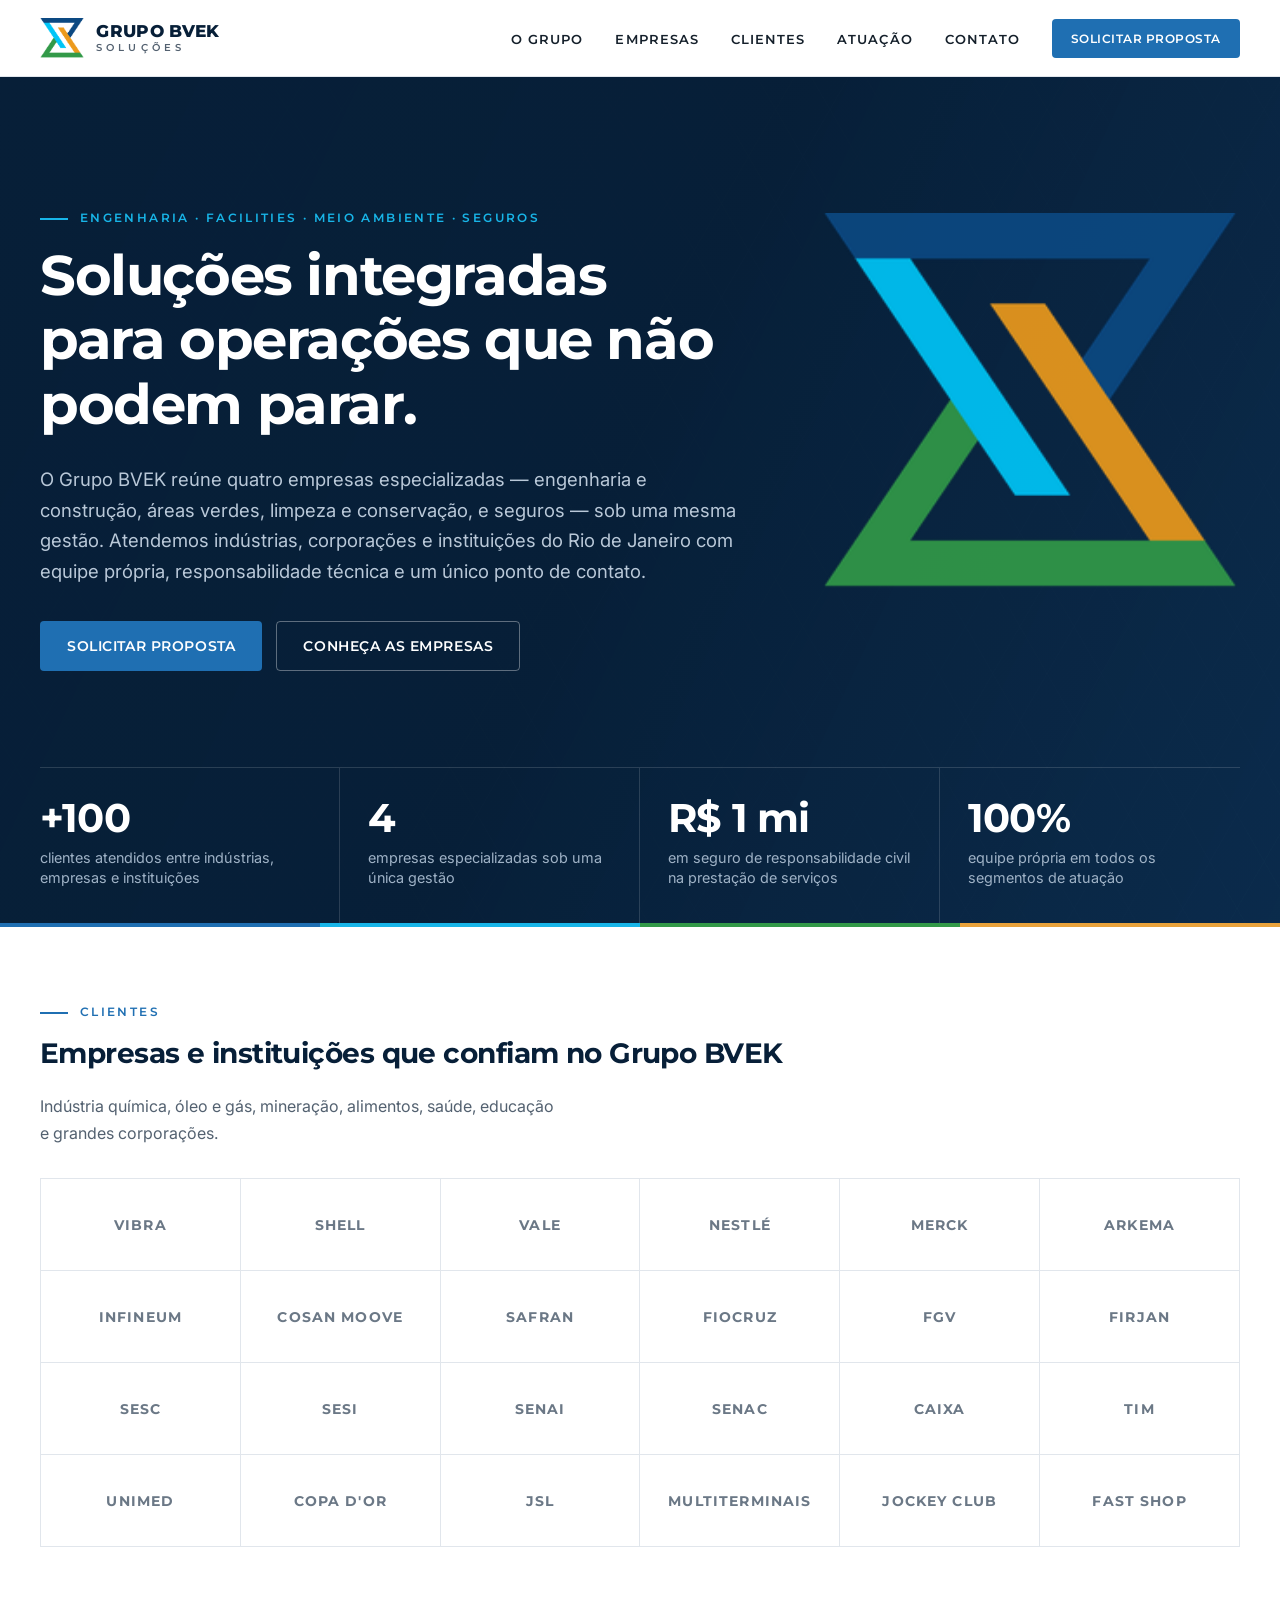
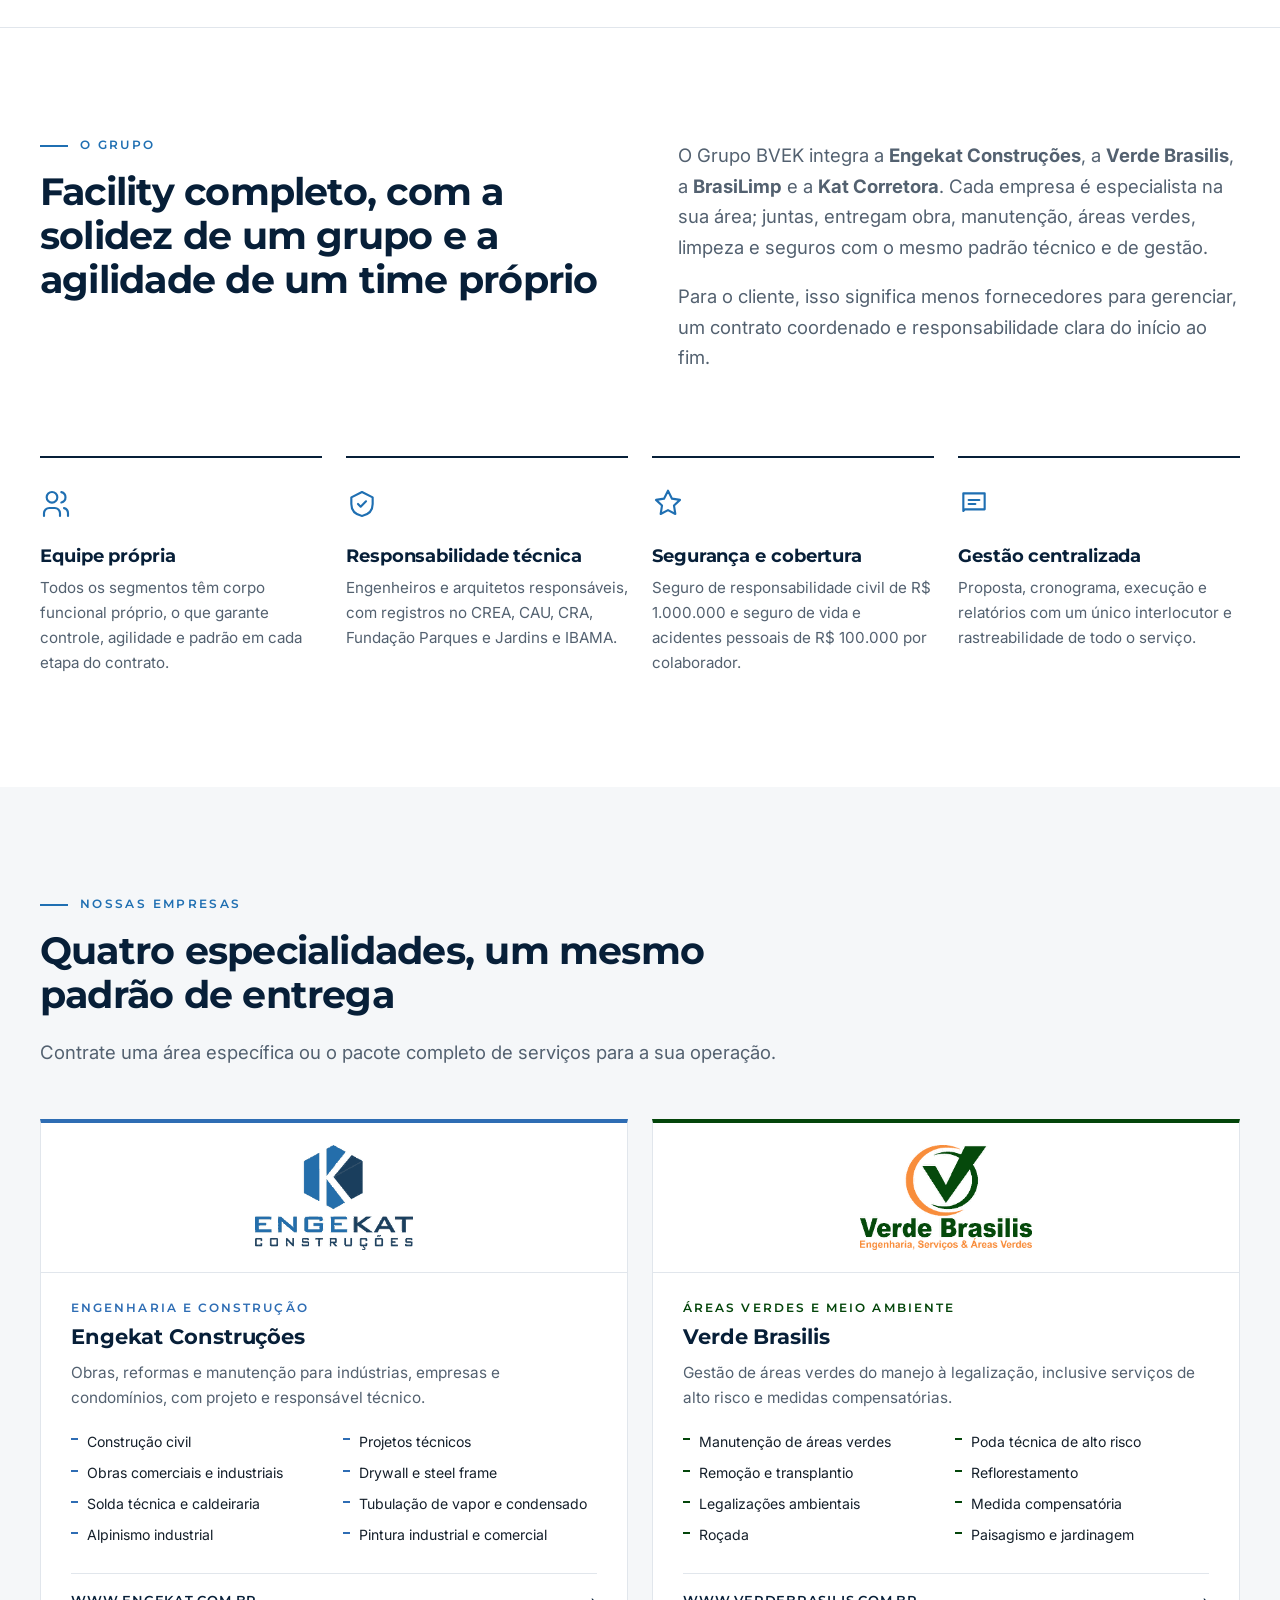
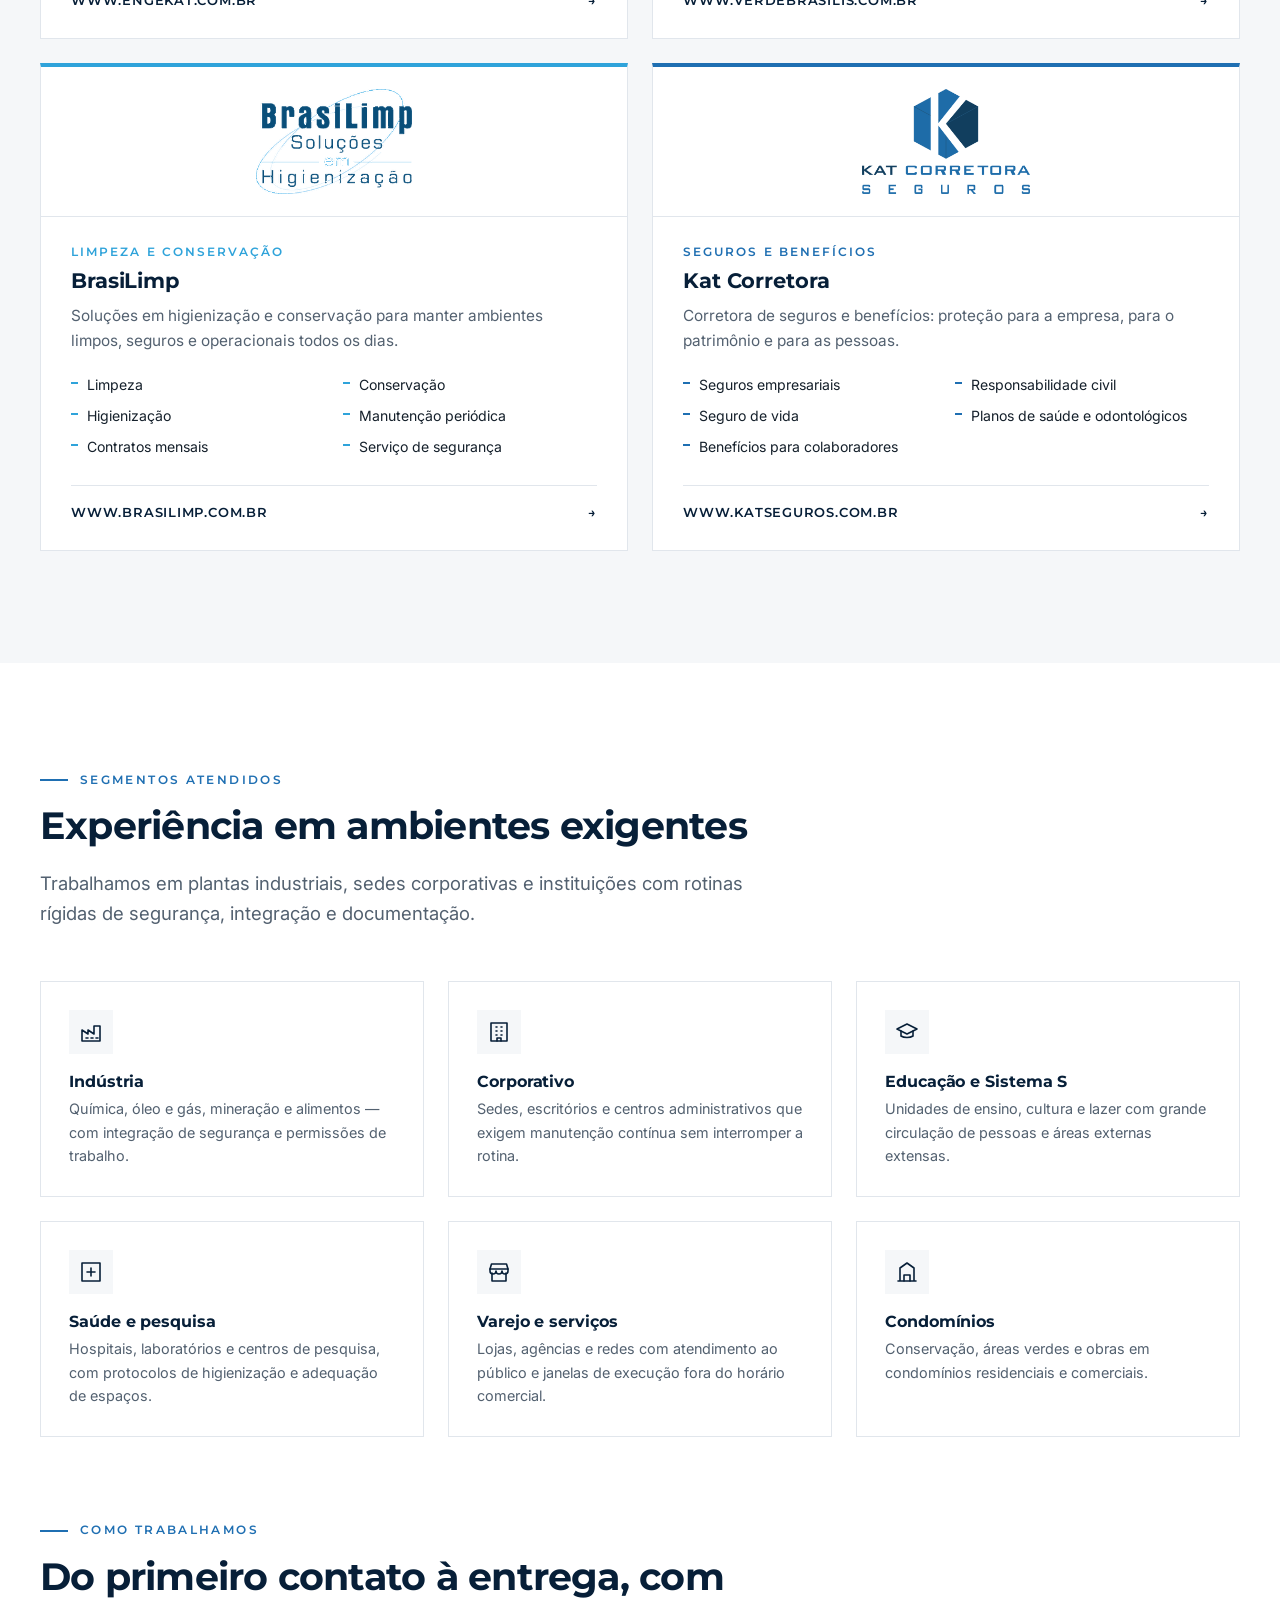
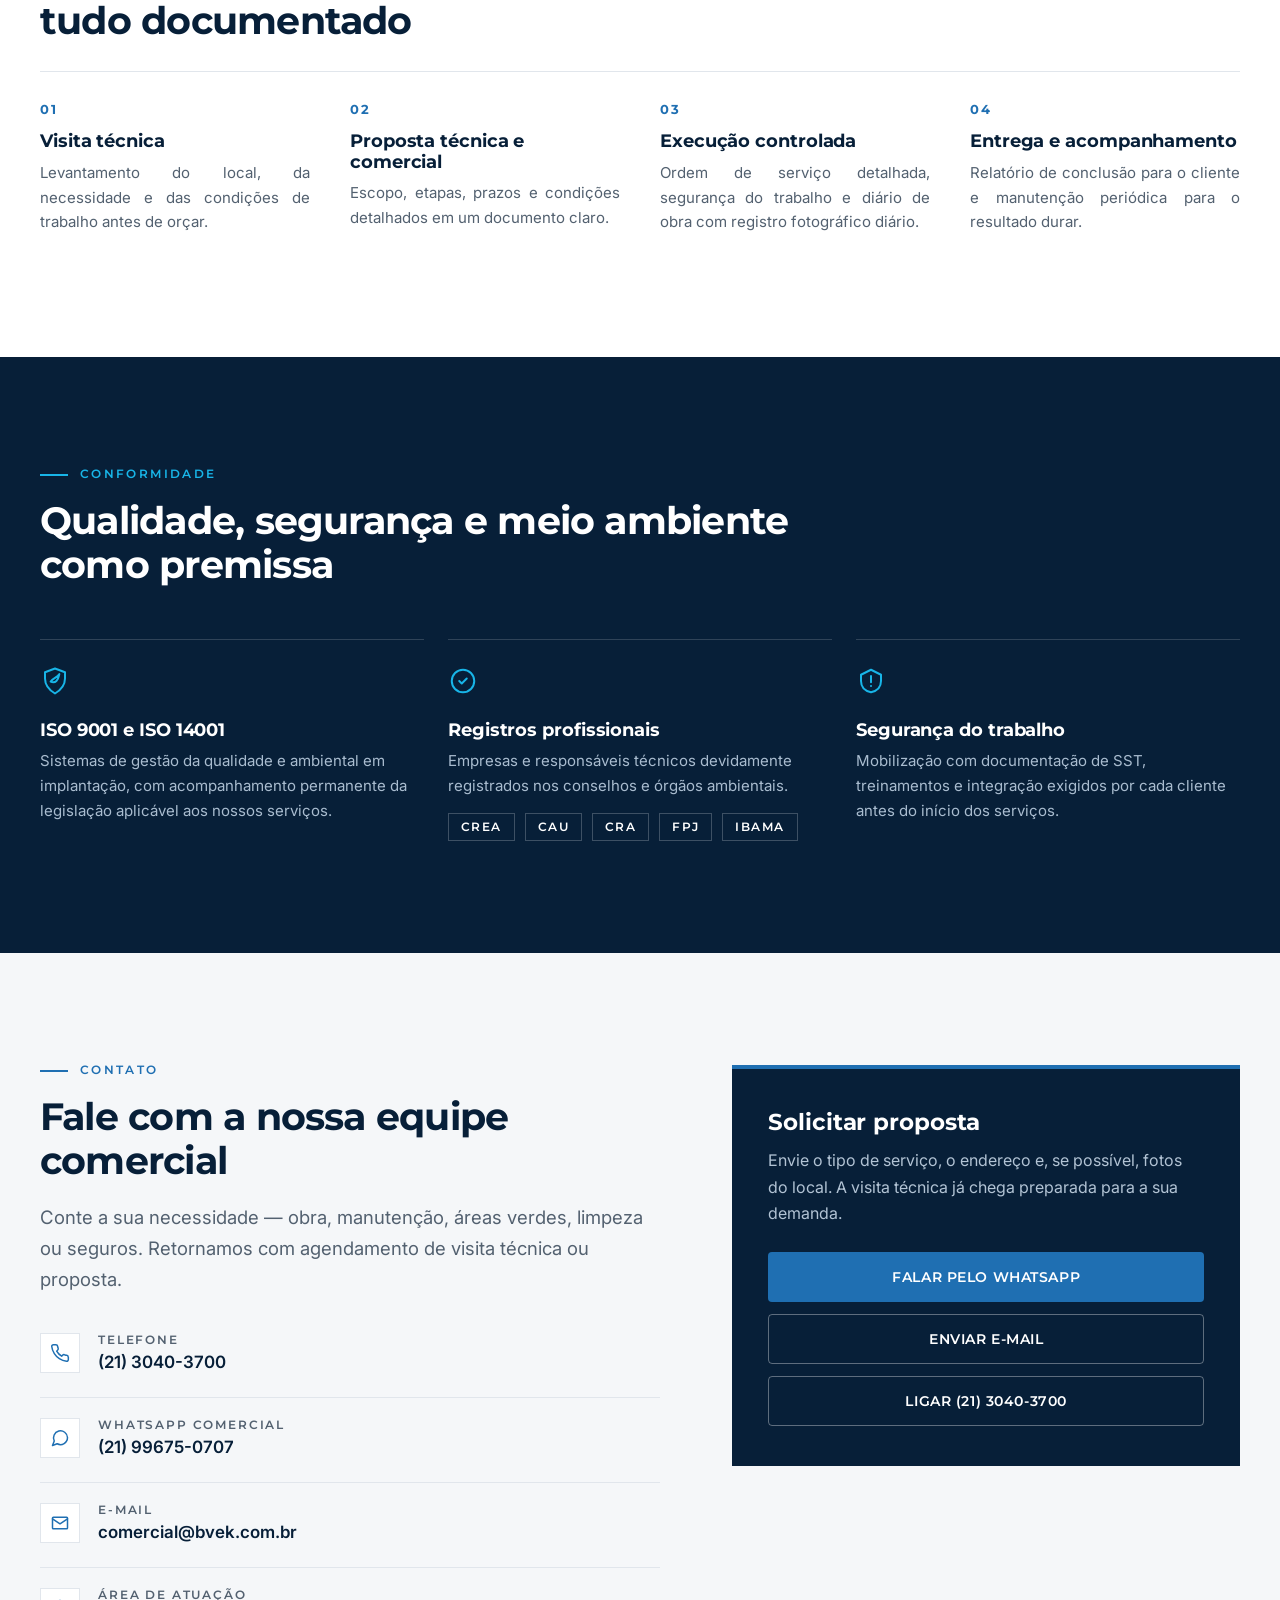
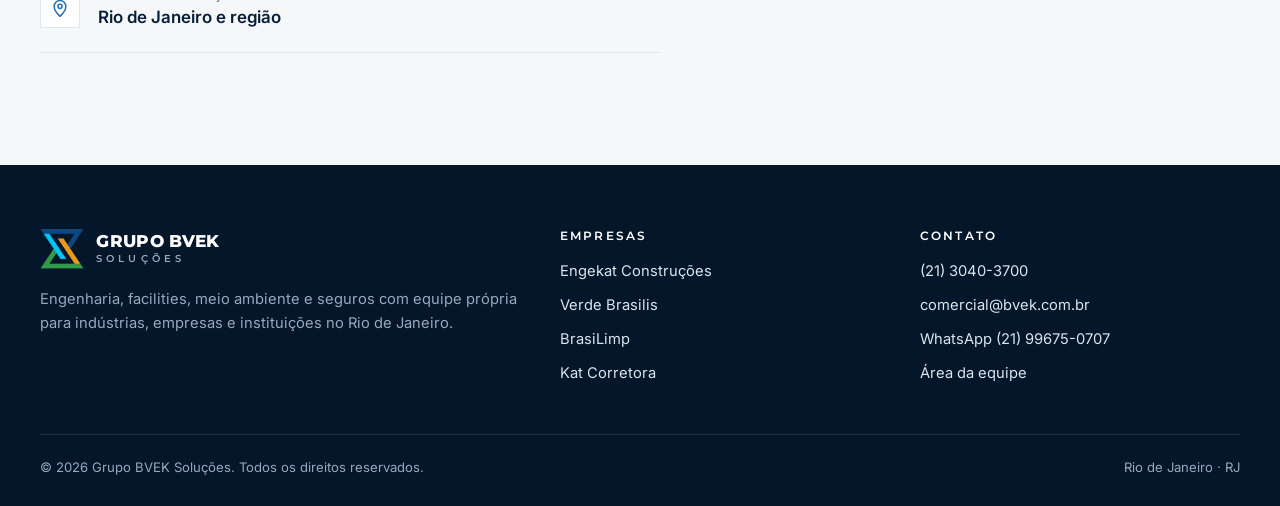
==== commit 8238aafa: "Site: etapas com texto justificado e espaçamento igual Co-Authored-By: Claude Opus 5.5 <noreply@anth" ====
--- a/site/index.html
+++ b/site/index.html
@@ -165,12 +165,12 @@
 .segmento p{color:var(--texto2);margin:0;font-size:.9rem}
 
 /* como trabalhamos */
-.passos{display:grid;grid-template-columns:repeat(4,1fr);gap:0;border-top:1px solid var(--borda)}
+.passos{display:grid;grid-template-columns:repeat(4,1fr);column-gap:40px;row-gap:8px;border-top:1px solid var(--borda)}
 @media (max-width:980px){.passos{grid-template-columns:repeat(2,1fr)}}
 @media (max-width:580px){.passos{grid-template-columns:1fr}}
-.passo{padding:30px 26px 10px 0}
+.passo{padding:30px 0 10px}
 .passo .n{font:700 .8rem Montserrat,sans-serif;letter-spacing:.18em;color:var(--azul2);display:block;margin-bottom:14px}
-.passo p{color:var(--texto2);margin:0;font-size:.94rem}
+.passo p{color:var(--texto2);margin:0;font-size:.94rem;text-align:justify;hyphens:auto;-webkit-hyphens:auto}
 
 /* conformidade */
 .conformidade{background:var(--navy);color:#c3d1df}
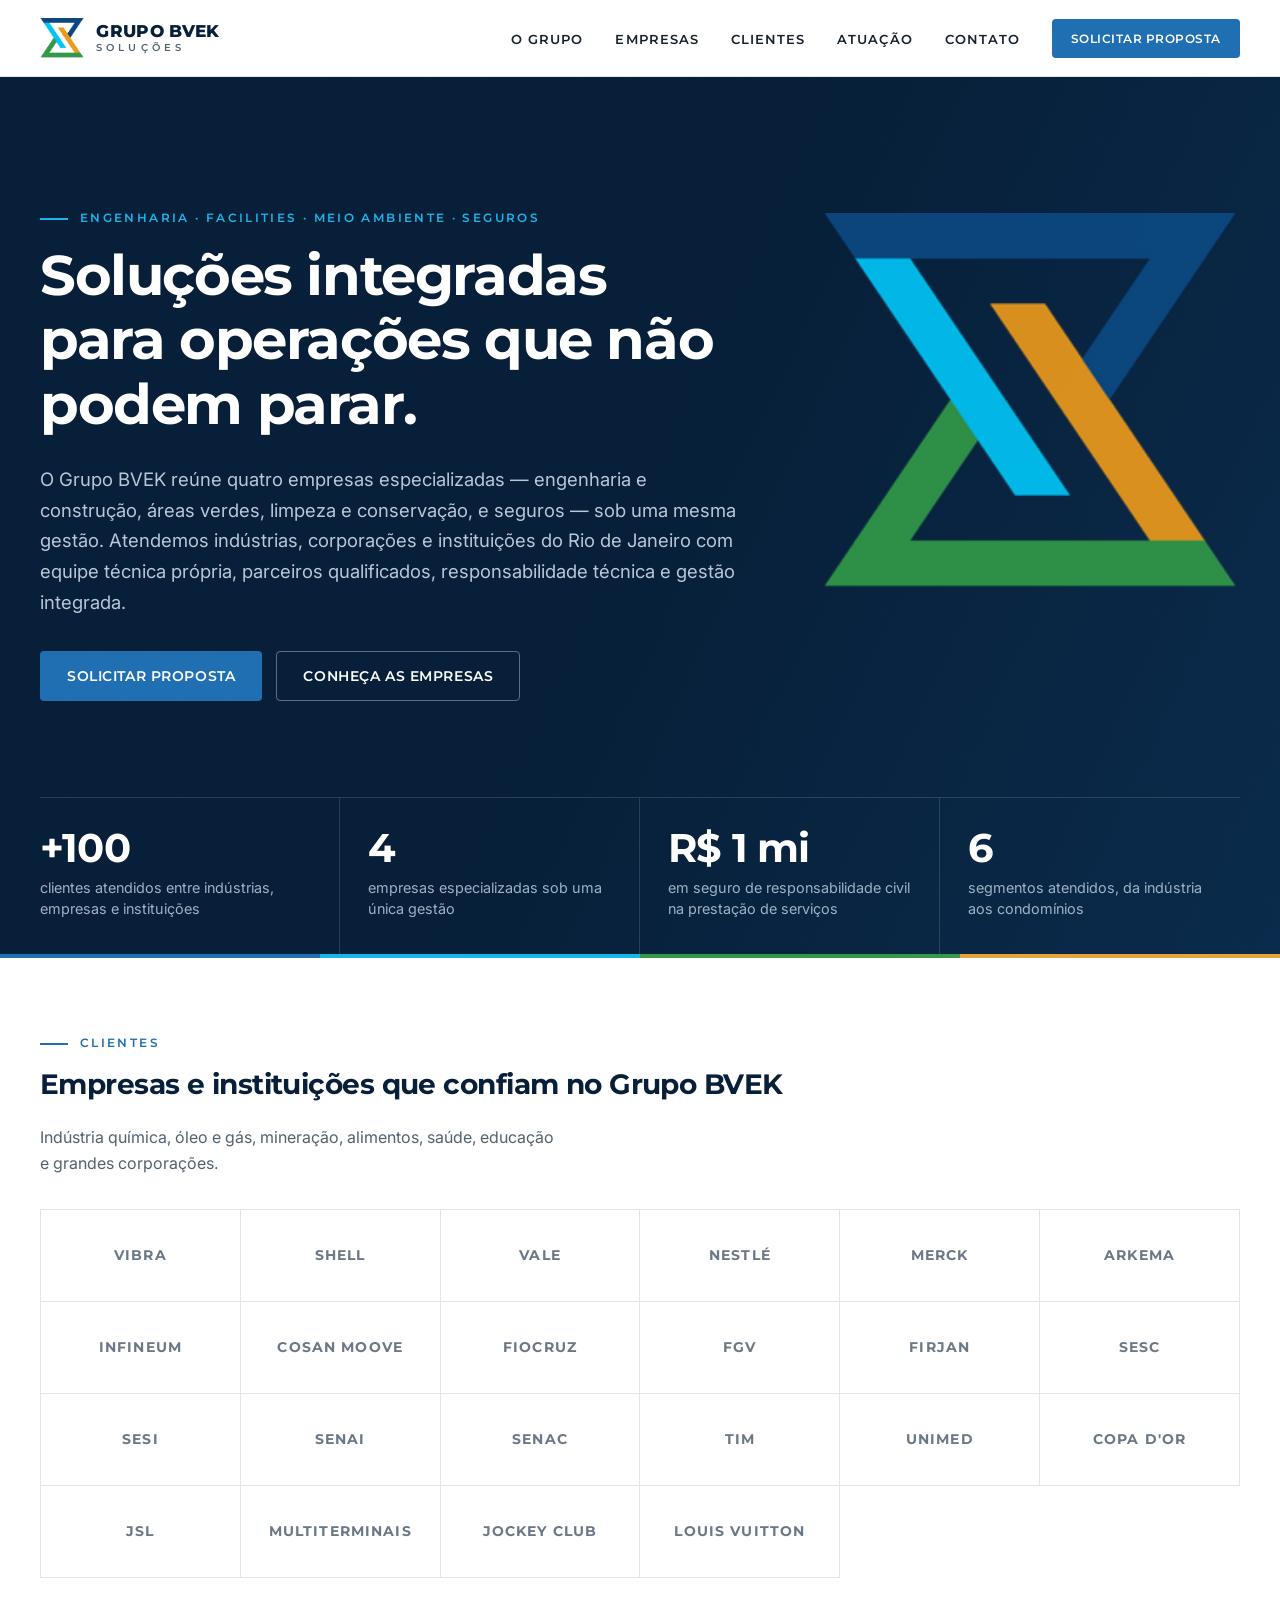
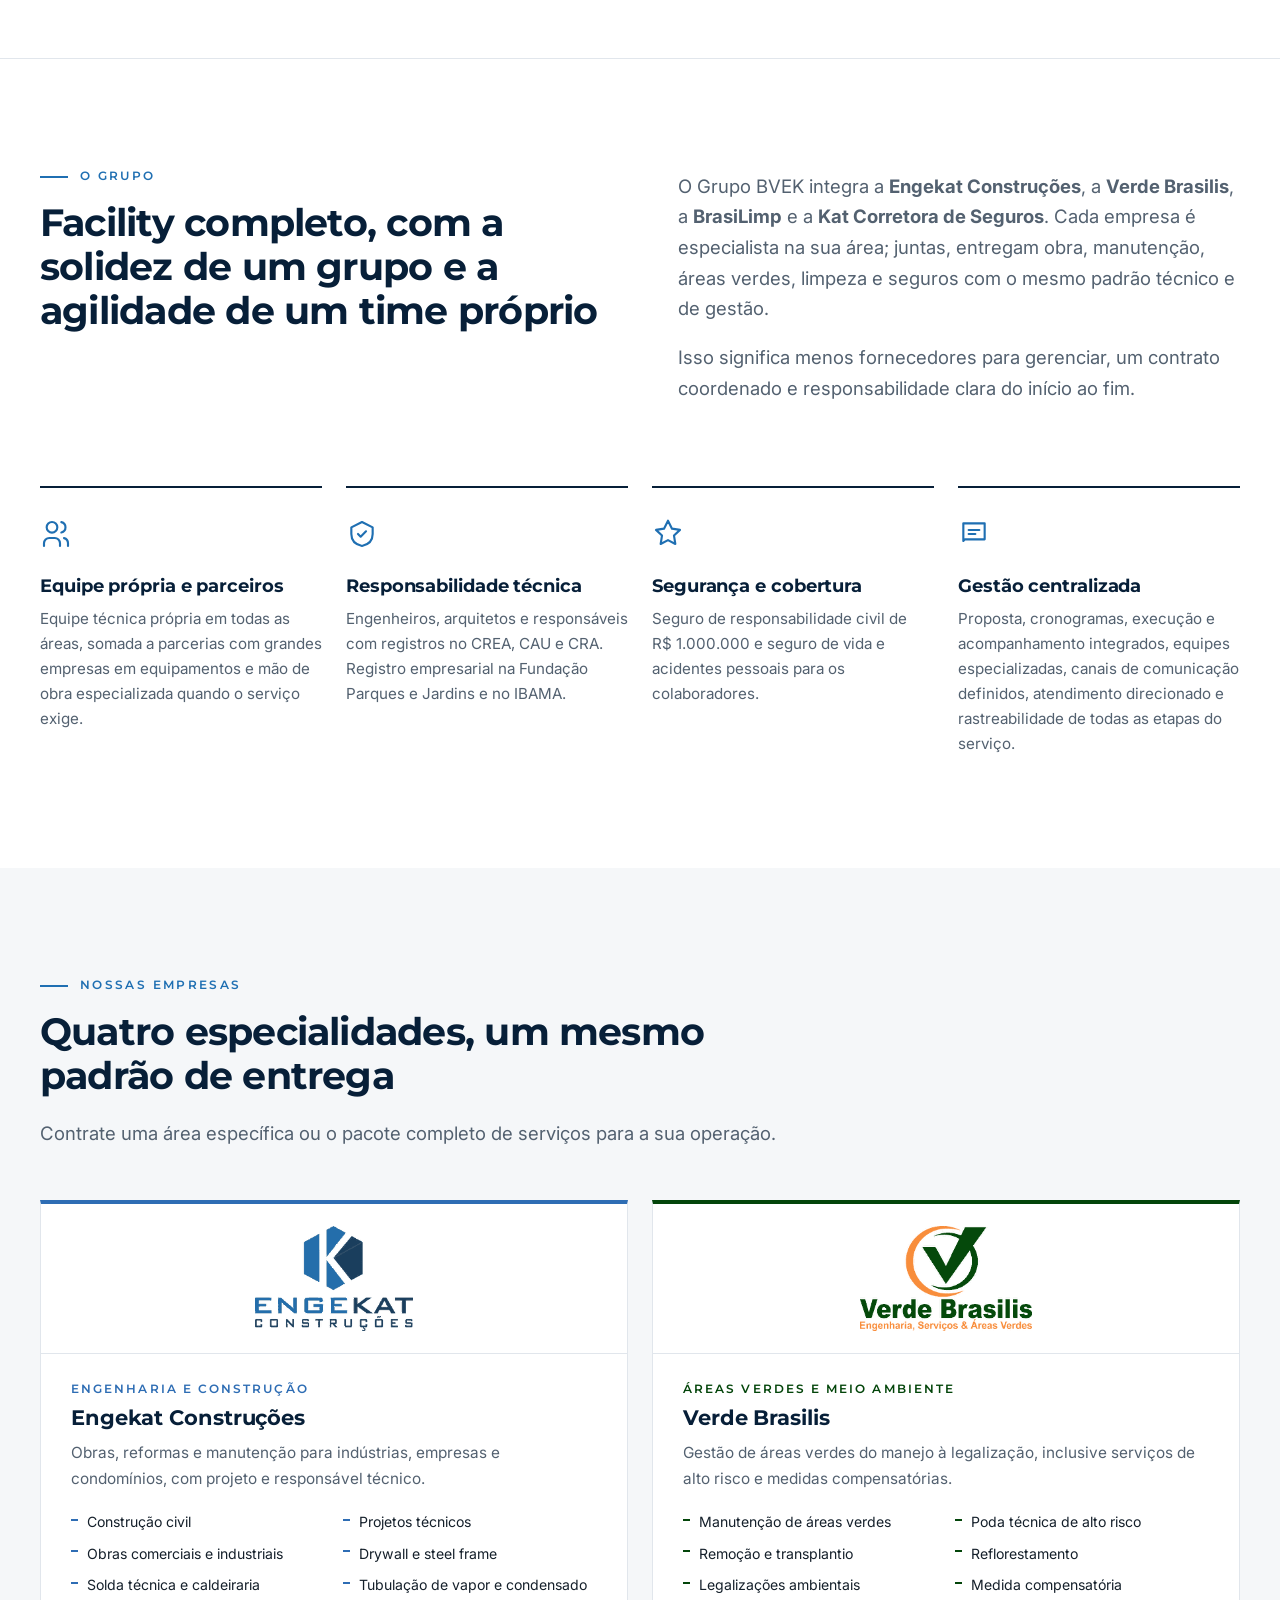
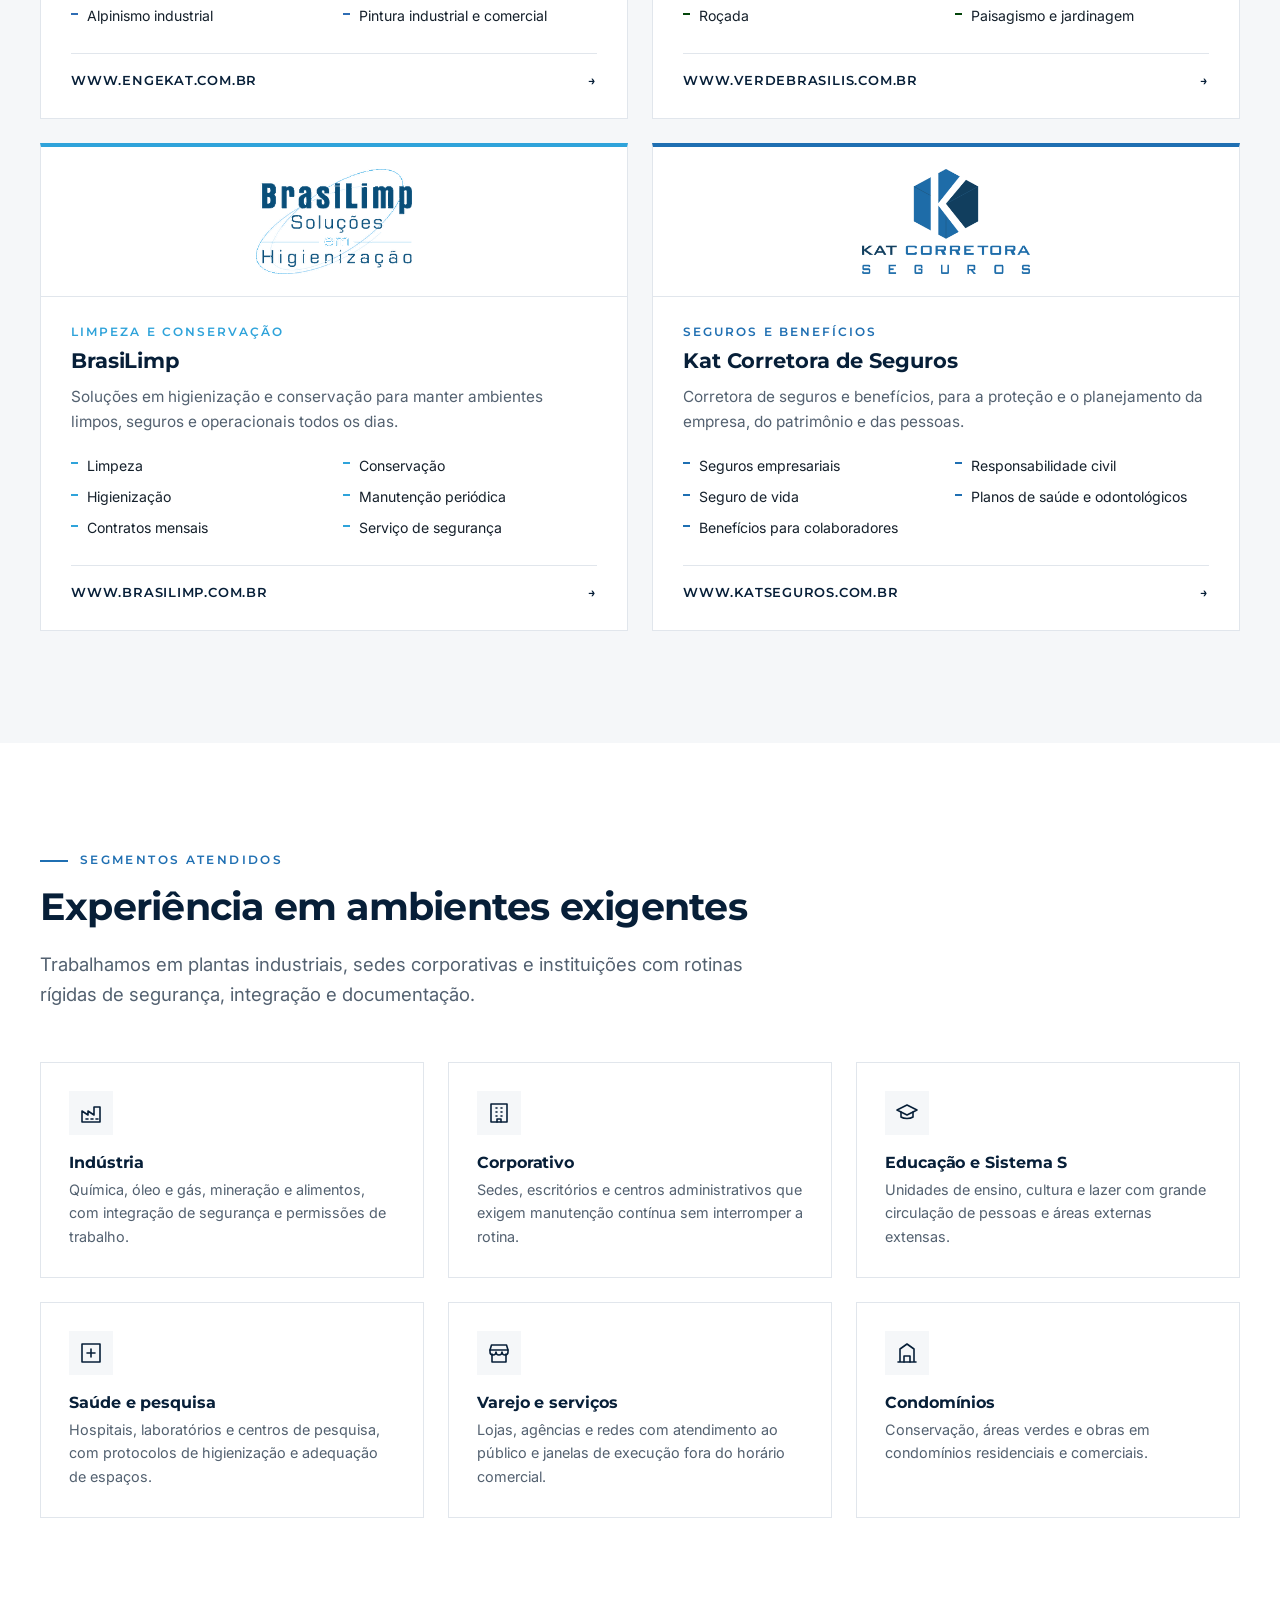
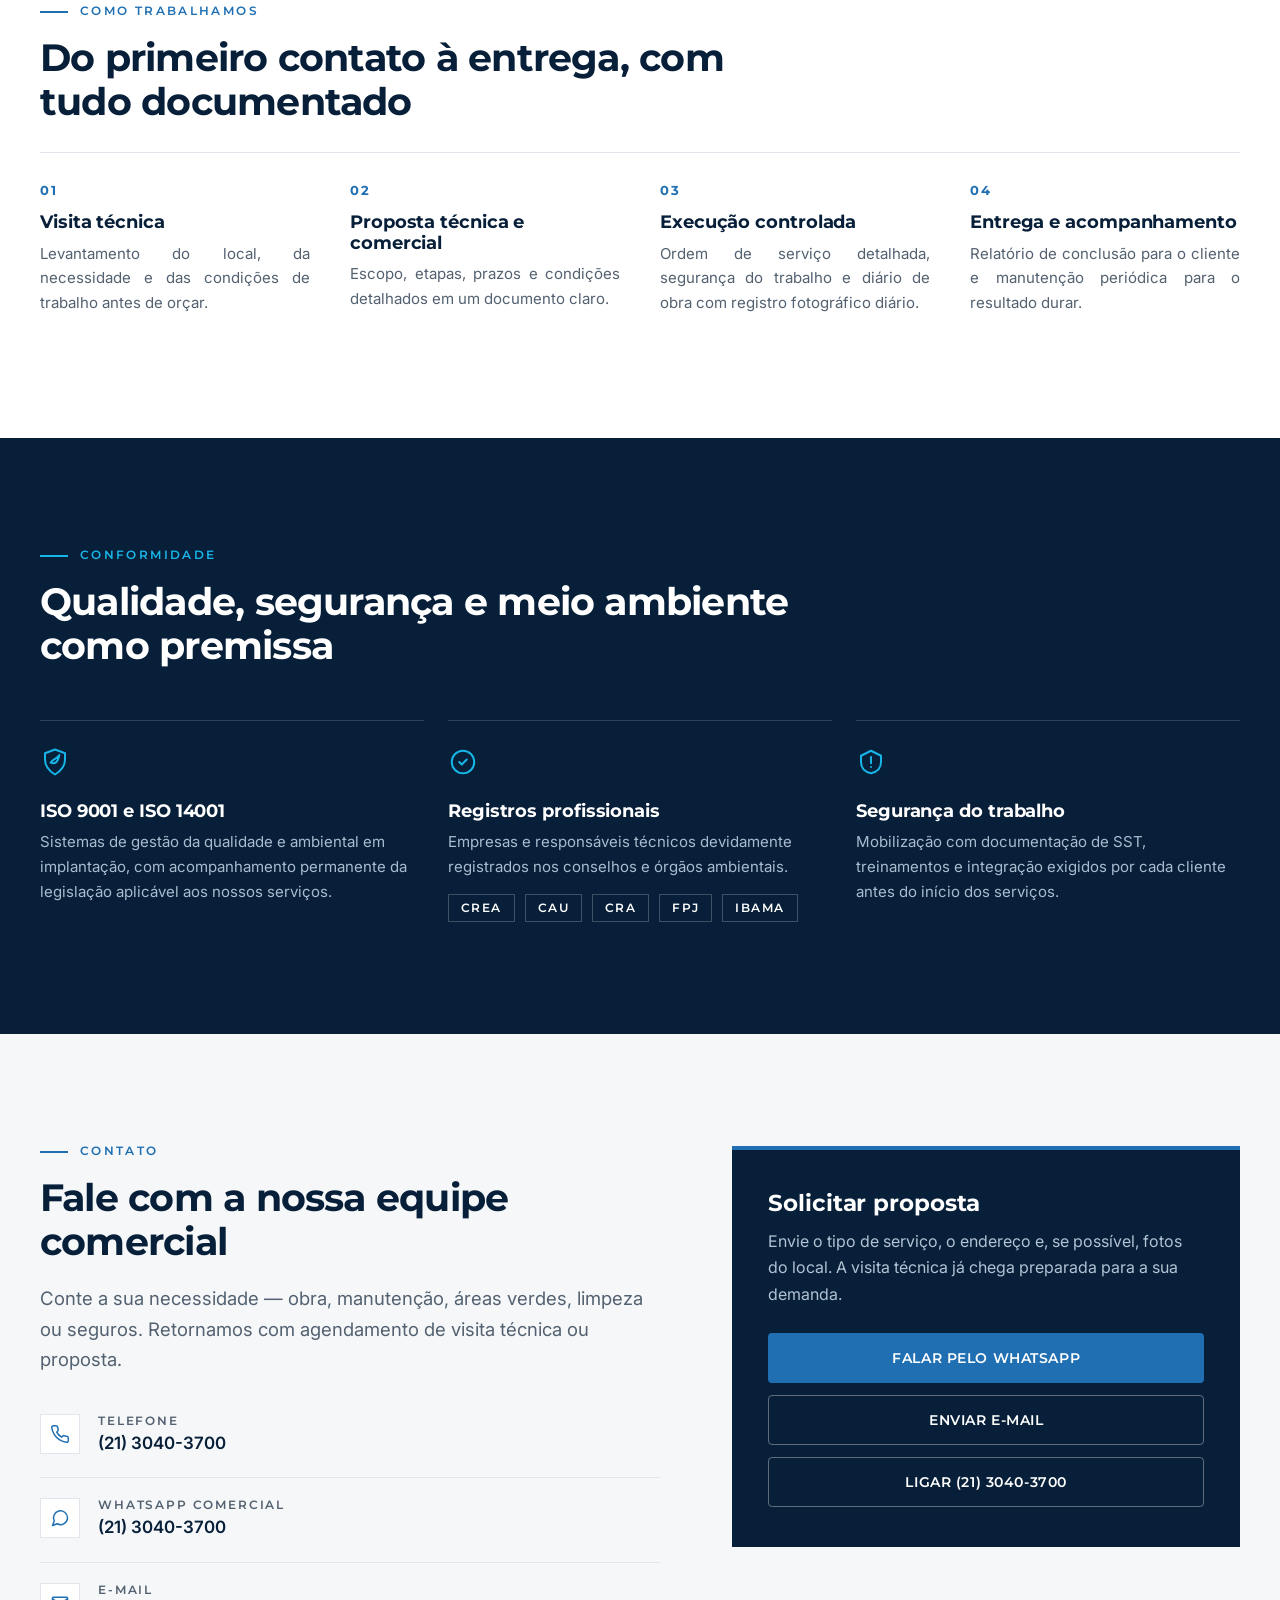
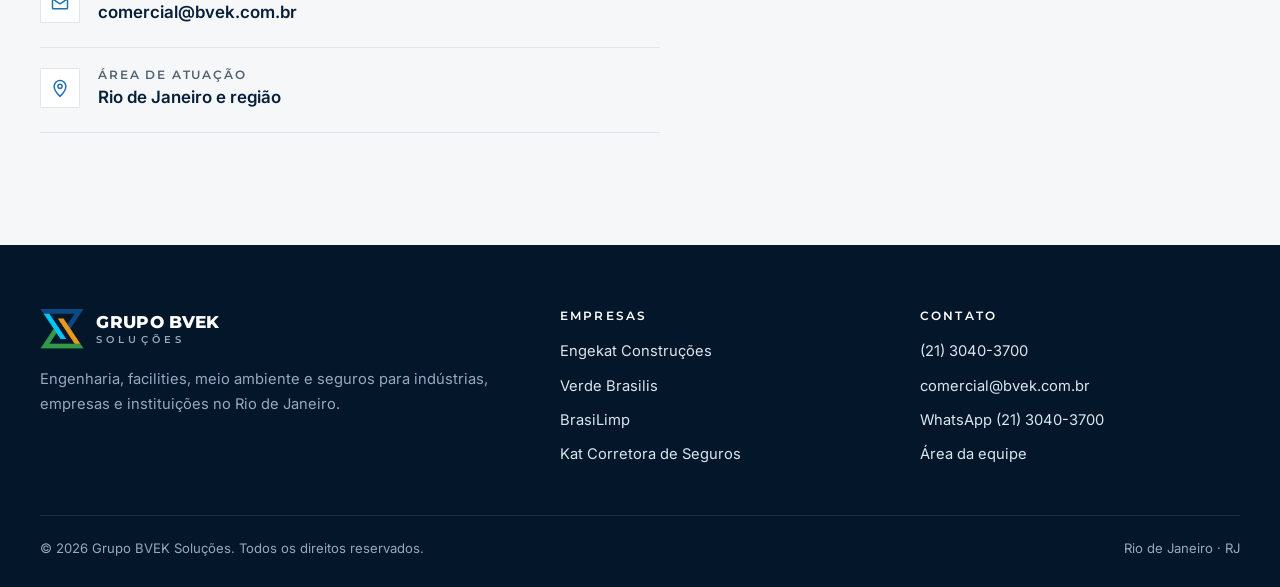
==== commit 40a1cd52: "Site: Kat Corretora de Seguros, WhatsApp 3040, logos linkados e ajustes de texto Co-Authored-By: Cla" ====
--- a/site/index.html
+++ b/site/index.html
@@ -4,7 +4,7 @@
 <meta charset="utf-8">
 <meta name="viewport" content="width=device-width, initial-scale=1">
 <title>Grupo BVEK Soluções — Engenharia, facilities, meio ambiente e seguros no Rio de Janeiro</title>
-<meta name="description" content="Grupo BVEK: Engekat Construções, Verde Brasilis, BrasiLimp e Kat Corretora. Engenharia, manutenção industrial, áreas verdes, limpeza e seguros com equipe própria para indústrias, empresas e instituições no Rio de Janeiro.">
+<meta name="description" content="Grupo BVEK: Engekat Construções, Verde Brasilis, BrasiLimp e Kat Corretora de Seguros. Engenharia, manutenção industrial, áreas verdes, limpeza e seguros para indústrias, empresas e instituições no Rio de Janeiro.">
 <meta name="theme-color" content="#071f38">
 <link rel="canonical" href="https://www.bvek.com.br/">
 <link rel="icon" href="favicon.ico">
@@ -12,7 +12,7 @@
 <meta property="og:type" content="website">
 <meta property="og:locale" content="pt_BR">
 <meta property="og:title" content="Grupo BVEK Soluções — Uma empresa, todos os serviços">
-<meta property="og:description" content="Engenharia, facilities, meio ambiente e seguros com equipe própria no Rio de Janeiro: Engekat Construções, Verde Brasilis, BrasiLimp e Kat Corretora.">
+<meta property="og:description" content="Engenharia, facilities, meio ambiente e seguros no Rio de Janeiro: Engekat Construções, Verde Brasilis, BrasiLimp e Kat Corretora de Seguros.">
 <meta property="og:url" content="https://www.bvek.com.br/">
 <meta property="og:image" content="https://www.bvek.com.br/img/bvk-logo.png">
 <link rel="preconnect" href="https://fonts.googleapis.com">
@@ -144,6 +144,7 @@
 /* empresas */
 .empresa{display:flex;flex-direction:column;background:#fff;border:1px solid var(--borda);border-top:4px solid var(--c1)}
 .empresa .logo{height:150px;display:flex;align-items:center;justify-content:center;border-bottom:1px solid var(--borda);padding:22px}
+.empresa a.logo{transition:background .15s}.empresa a.logo:hover{background:var(--fundo2)}
 .empresa .logo img{max-height:100%;max-width:220px;width:auto;object-fit:contain}
 .empresa .corpo{padding:28px 30px 30px;display:flex;flex-direction:column;flex:1}
 .empresa .area{font:600 .72rem Montserrat,sans-serif;letter-spacing:.18em;text-transform:uppercase;margin-bottom:10px;color:var(--c1)}
@@ -246,7 +247,7 @@
       <img class="hero-simbolo" src="img/bvk-simbolo.png" alt="" width="242" height="218">
       <span class="rotulo">Engenharia · Facilities · Meio ambiente · Seguros</span>
       <h1>Soluções integradas para operações que não podem parar.</h1>
-      <p class="lead">O Grupo BVEK reúne quatro empresas especializadas — engenharia e construção, áreas verdes, limpeza e conservação, e seguros — sob uma mesma gestão. Atendemos indústrias, corporações e instituições do Rio de Janeiro com equipe própria, responsabilidade técnica e um único ponto de contato.</p>
+      <p class="lead">O Grupo BVEK reúne quatro empresas especializadas — engenharia e construção, áreas verdes, limpeza e conservação, e seguros — sob uma mesma gestão. Atendemos indústrias, corporações e instituições do Rio de Janeiro com equipe técnica própria, parceiros qualificados, responsabilidade técnica e gestão integrada.</p>
       <div class="acoes">
         <a class="btn btn-pri" href="#contato">Solicitar proposta</a>
         <a class="btn btn-cla" href="#empresas">Conheça as empresas</a>
@@ -255,7 +256,7 @@
         <div class="numero"><strong>+100</strong><span>clientes atendidos entre indústrias, empresas e instituições</span></div>
         <div class="numero"><strong>4</strong><span>empresas especializadas sob uma única gestão</span></div>
         <div class="numero"><strong>R$ 1 mi</strong><span>em seguro de responsabilidade civil na prestação de serviços</span></div>
-        <div class="numero"><strong>100%</strong><span>equipe própria em todos os segmentos de atuação</span></div>
+        <div class="numero"><strong>6</strong><span>segmentos atendidos, da indústria aos condomínios</span></div>
       </div>
     </div>
   </section>
@@ -272,9 +273,9 @@
       </div>
       <div class="parede">
         <span>Vibra</span><span>Shell</span><span>Vale</span><span>Nestlé</span><span>Merck</span><span>Arkema</span>
-        <span>Infineum</span><span>Cosan Moove</span><span>Safran</span><span>Fiocruz</span><span>FGV</span><span>Firjan</span>
-        <span>Sesc</span><span>Sesi</span><span>Senai</span><span>Senac</span><span>Caixa</span><span>TIM</span>
-        <span>Unimed</span><span>Copa D'Or</span><span>JSL</span><span>Multiterminais</span><span>Jockey Club</span><span>Fast Shop</span>
+        <span>Infineum</span><span>Cosan Moove</span><span>Fiocruz</span><span>FGV</span><span>Firjan</span>
+        <span>Sesc</span><span>Sesi</span><span>Senai</span><span>Senac</span><span>TIM</span>
+        <span>Unimed</span><span>Copa D'Or</span><span>JSL</span><span>Multiterminais</span><span>Jockey Club</span><span>Louis Vuitton</span>
       </div>
     </div>
   </section>
@@ -288,30 +289,30 @@
           <h2>Facility completo, com a solidez de um grupo e a agilidade de um time próprio</h2>
         </div>
         <div>
-          <p class="lead">O Grupo BVEK integra a <strong>Engekat Construções</strong>, a <strong>Verde Brasilis</strong>, a <strong>BrasiLimp</strong> e a <strong>Kat Corretora</strong>. Cada empresa é especialista na sua área; juntas, entregam obra, manutenção, áreas verdes, limpeza e seguros com o mesmo padrão técnico e de gestão.</p>
-          <p class="lead">Para o cliente, isso significa menos fornecedores para gerenciar, um contrato coordenado e responsabilidade clara do início ao fim.</p>
+          <p class="lead">O Grupo BVEK integra a <strong>Engekat Construções</strong>, a <strong>Verde Brasilis</strong>, a <strong>BrasiLimp</strong> e a <strong>Kat Corretora de Seguros</strong>. Cada empresa é especialista na sua área; juntas, entregam obra, manutenção, áreas verdes, limpeza e seguros com o mesmo padrão técnico e de gestão.</p>
+          <p class="lead">Isso significa menos fornecedores para gerenciar, um contrato coordenado e responsabilidade clara do início ao fim.</p>
         </div>
       </div>
       <div class="grade g4">
         <div class="pilar">
           <div class="icone"><svg viewBox="0 0 24 24" fill="none" stroke="currentColor" stroke-width="1.6" stroke-linecap="round" stroke-linejoin="round"><circle cx="9" cy="7" r="4"/><path d="M3 21v-2a4 4 0 0 1 4-4h4a4 4 0 0 1 4 4v2"/><path d="M16 3.1a4 4 0 0 1 0 7.8M21 21v-2a4 4 0 0 0-3-3.9"/></svg></div>
-          <h3>Equipe própria</h3>
-          <p>Todos os segmentos têm corpo funcional próprio, o que garante controle, agilidade e padrão em cada etapa do contrato.</p>
+          <h3>Equipe própria e parceiros</h3>
+          <p>Equipe técnica própria em todas as áreas, somada a parcerias com grandes empresas em equipamentos e mão de obra especializada quando o serviço exige.</p>
         </div>
         <div class="pilar">
           <div class="icone"><svg viewBox="0 0 24 24" fill="none" stroke="currentColor" stroke-width="1.6" stroke-linecap="round" stroke-linejoin="round"><path d="M9 12l2 2 4-4"/><path d="M12 3l8 4v5c0 5-3.5 8-8 9-4.5-1-8-4-8-9V7z"/></svg></div>
           <h3>Responsabilidade técnica</h3>
-          <p>Engenheiros e arquitetos responsáveis, com registros no CREA, CAU, CRA, Fundação Parques e Jardins e IBAMA.</p>
+          <p>Engenheiros, arquitetos e responsáveis com registros no CREA, CAU e CRA. Registro empresarial na Fundação Parques e Jardins e no IBAMA.</p>
         </div>
         <div class="pilar">
           <div class="icone"><svg viewBox="0 0 24 24" fill="none" stroke="currentColor" stroke-width="1.6" stroke-linecap="round" stroke-linejoin="round"><path d="M12 2l3 6 6 .9-4.5 4.3 1 6.3L12 16.6 6.5 19.5l1-6.3L3 8.9 9 8z"/></svg></div>
           <h3>Segurança e cobertura</h3>
-          <p>Seguro de responsabilidade civil de R$ 1.000.000 e seguro de vida e acidentes pessoais de R$ 100.000 por colaborador.</p>
+          <p>Seguro de responsabilidade civil de R$&nbsp;1.000.000 e seguro de vida e acidentes pessoais para os colaboradores.</p>
         </div>
         <div class="pilar">
           <div class="icone"><svg viewBox="0 0 24 24" fill="none" stroke="currentColor" stroke-width="1.6" stroke-linecap="round" stroke-linejoin="round"><path d="M4 4h16v12H5.2L4 17.2z"/><path d="M8 9h8M8 12h5"/></svg></div>
           <h3>Gestão centralizada</h3>
-          <p>Proposta, cronograma, execução e relatórios com um único interlocutor e rastreabilidade de todo o serviço.</p>
+          <p>Proposta, cronogramas, execução e acompanhamento integrados, equipes especializadas, canais de comunicação definidos, atendimento direcionado e rastreabilidade de todas as etapas do serviço.</p>
         </div>
       </div>
     </div>
@@ -327,7 +328,7 @@
       </div>
       <div class="grade g2">
         <article class="empresa ek">
-          <div class="logo"><img src="img/ek-logo.png" alt="Engekat Construções" width="260" height="173"></div>
+          <a class="logo" href="https://www.engekat.com.br" target="_blank" rel="noopener"><img src="img/ek-logo.png" alt="Engekat Construções" width="260" height="173"></a>
           <div class="corpo">
             <div class="area">Engenharia e construção</div>
             <h3>Engekat Construções</h3>
@@ -340,7 +341,7 @@
           </div>
         </article>
         <article class="empresa vb">
-          <div class="logo"><img src="img/vb-logo.png" alt="Verde Brasilis — Engenharia, Serviços e Áreas Verdes" width="260" height="159"></div>
+          <a class="logo" href="https://www.verdebrasilis.com.br" target="_blank" rel="noopener"><img src="img/vb-logo.png" alt="Verde Brasilis — Engenharia, Serviços e Áreas Verdes" width="260" height="159"></a>
           <div class="corpo">
             <div class="area">Áreas verdes e meio ambiente</div>
             <h3>Verde Brasilis</h3>
@@ -353,7 +354,7 @@
           </div>
         </article>
         <article class="empresa bl">
-          <div class="logo"><img src="img/bl-logo.png" alt="BrasiLimp — Soluções em Higienização" width="260" height="176"></div>
+          <a class="logo" href="https://www.brasilimp.com.br" target="_blank" rel="noopener"><img src="img/bl-logo.png" alt="BrasiLimp — Soluções em Higienização" width="260" height="176"></a>
           <div class="corpo">
             <div class="area">Limpeza e conservação</div>
             <h3>BrasiLimp</h3>
@@ -365,11 +366,11 @@
           </div>
         </article>
         <article class="empresa ks">
-          <div class="logo"><img src="img/ks-logo.png" alt="Kat Corretora — Seguros" width="640" height="402"></div>
+          <a class="logo" href="https://www.katseguros.com.br" target="_blank" rel="noopener"><img src="img/ks-logo.png" alt="Kat Corretora de Seguros" width="640" height="402"></a>
           <div class="corpo">
             <div class="area">Seguros e benefícios</div>
-            <h3>Kat Corretora</h3>
-            <p>Corretora de seguros e benefícios: proteção para a empresa, para o patrimônio e para as pessoas.</p>
+            <h3>Kat Corretora de Seguros</h3>
+            <p>Corretora de seguros e benefícios, para a proteção e o planejamento da empresa, do patrimônio e das pessoas.</p>
             <ul>
               <li>Seguros empresariais</li><li>Responsabilidade civil</li><li>Seguro de vida</li><li>Planos de saúde e odontológicos</li><li>Benefícios para colaboradores</li>
             </ul>
@@ -392,7 +393,7 @@
         <div class="segmento">
           <div class="icone"><svg viewBox="0 0 24 24" fill="none" stroke="currentColor" stroke-width="1.6" stroke-linecap="round" stroke-linejoin="round"><path d="M3 21V10l6 4V10l6 4V6h6v15z"/><path d="M7 18h2M12 18h2M17 18h2"/></svg></div>
           <h3>Indústria</h3>
-          <p>Química, óleo e gás, mineração e alimentos — com integração de segurança e permissões de trabalho.</p>
+          <p>Química, óleo e gás, mineração e alimentos, com integração de segurança e permissões de trabalho.</p>
         </div>
         <div class="segmento">
           <div class="icone"><svg viewBox="0 0 24 24" fill="none" stroke="currentColor" stroke-width="1.6" stroke-linecap="round" stroke-linejoin="round"><rect x="4" y="3" width="16" height="18"/><path d="M9 7h1M14 7h1M9 11h1M14 11h1M9 15h1M14 15h1M10 21v-3h4v3"/></svg></div>
@@ -477,7 +478,7 @@
         </div>
         <div class="linha">
           <div class="icone"><svg viewBox="0 0 24 24" fill="none" stroke="currentColor" stroke-width="1.8" stroke-linecap="round" stroke-linejoin="round"><path d="M21 11.5a8.4 8.4 0 0 1-12.4 7.4L3 21l2.1-5.4A8.4 8.4 0 1 1 21 11.5z"/></svg></div>
-          <div><strong>WhatsApp comercial</strong><a href="https://wa.me/5521996750707?text=Ol%C3%A1%2C%20vim%20pelo%20site%20do%20Grupo%20BVEK%20e%20gostaria%20de%20um%20or%C3%A7amento." target="_blank" rel="noopener">(21) 99675-0707</a></div>
+          <div><strong>WhatsApp comercial</strong><a href="https://wa.me/552130403700?text=Ol%C3%A1%2C%20vim%20pelo%20site%20do%20Grupo%20BVEK%20e%20gostaria%20de%20um%20or%C3%A7amento." target="_blank" rel="noopener">(21) 3040-3700</a></div>
         </div>
         <div class="linha">
           <div class="icone"><svg viewBox="0 0 24 24" fill="none" stroke="currentColor" stroke-width="1.8" stroke-linecap="round" stroke-linejoin="round"><rect x="3" y="5" width="18" height="14" rx="1"/><path d="M3 7l9 6 9-6"/></svg></div>
@@ -492,7 +493,7 @@
         <h3>Solicitar proposta</h3>
         <p>Envie o tipo de serviço, o endereço e, se possível, fotos do local. A visita técnica já chega preparada para a sua demanda.</p>
         <div class="btns">
-          <a class="btn btn-pri" href="https://wa.me/5521996750707?text=Ol%C3%A1%2C%20vim%20pelo%20site%20do%20Grupo%20BVEK%20e%20gostaria%20de%20um%20or%C3%A7amento." target="_blank" rel="noopener">Falar pelo WhatsApp</a>
+          <a class="btn btn-pri" href="https://wa.me/552130403700?text=Ol%C3%A1%2C%20vim%20pelo%20site%20do%20Grupo%20BVEK%20e%20gostaria%20de%20um%20or%C3%A7amento." target="_blank" rel="noopener">Falar pelo WhatsApp</a>
           <a class="btn btn-cla" href="mailto:comercial@bvek.com.br?subject=Solicita%C3%A7%C3%A3o%20de%20proposta%20pelo%20site">Enviar e-mail</a>
           <a class="btn btn-cla" href="tel:+552130403700">Ligar (21) 3040-3700</a>
         </div>
@@ -509,7 +510,7 @@
           <img src="img/bvk-simbolo.png" alt="" width="46" height="40">
           <span>GRUPO BVEK<small>SOLUÇÕES</small></span>
         </div>
-        <p>Engenharia, facilities, meio ambiente e seguros com equipe própria para indústrias, empresas e instituições no Rio de Janeiro.</p>
+        <p>Engenharia, facilities, meio ambiente e seguros para indústrias, empresas e instituições no Rio de Janeiro.</p>
       </div>
       <div>
         <h4>Empresas</h4>
@@ -517,7 +518,7 @@
           <li><a href="https://www.engekat.com.br" target="_blank" rel="noopener">Engekat Construções</a></li>
           <li><a href="https://www.verdebrasilis.com.br" target="_blank" rel="noopener">Verde Brasilis</a></li>
           <li><a href="https://www.brasilimp.com.br" target="_blank" rel="noopener">BrasiLimp</a></li>
-          <li><a href="https://www.katseguros.com.br" target="_blank" rel="noopener">Kat Corretora</a></li>
+          <li><a href="https://www.katseguros.com.br" target="_blank" rel="noopener">Kat Corretora de Seguros</a></li>
         </ul>
       </div>
       <div>
@@ -525,7 +526,7 @@
         <ul>
           <li><a href="tel:+552130403700">(21) 3040-3700</a></li>
           <li><a href="mailto:comercial@bvek.com.br">comercial@bvek.com.br</a></li>
-          <li><a href="https://wa.me/5521996750707" target="_blank" rel="noopener">WhatsApp (21) 99675-0707</a></li>
+          <li><a href="https://wa.me/552130403700" target="_blank" rel="noopener">WhatsApp (21) 3040-3700</a></li>
           <li><a href="https://grupo-bvek.vercel.app" rel="nofollow">Área da equipe</a></li>
         </ul>
       </div>
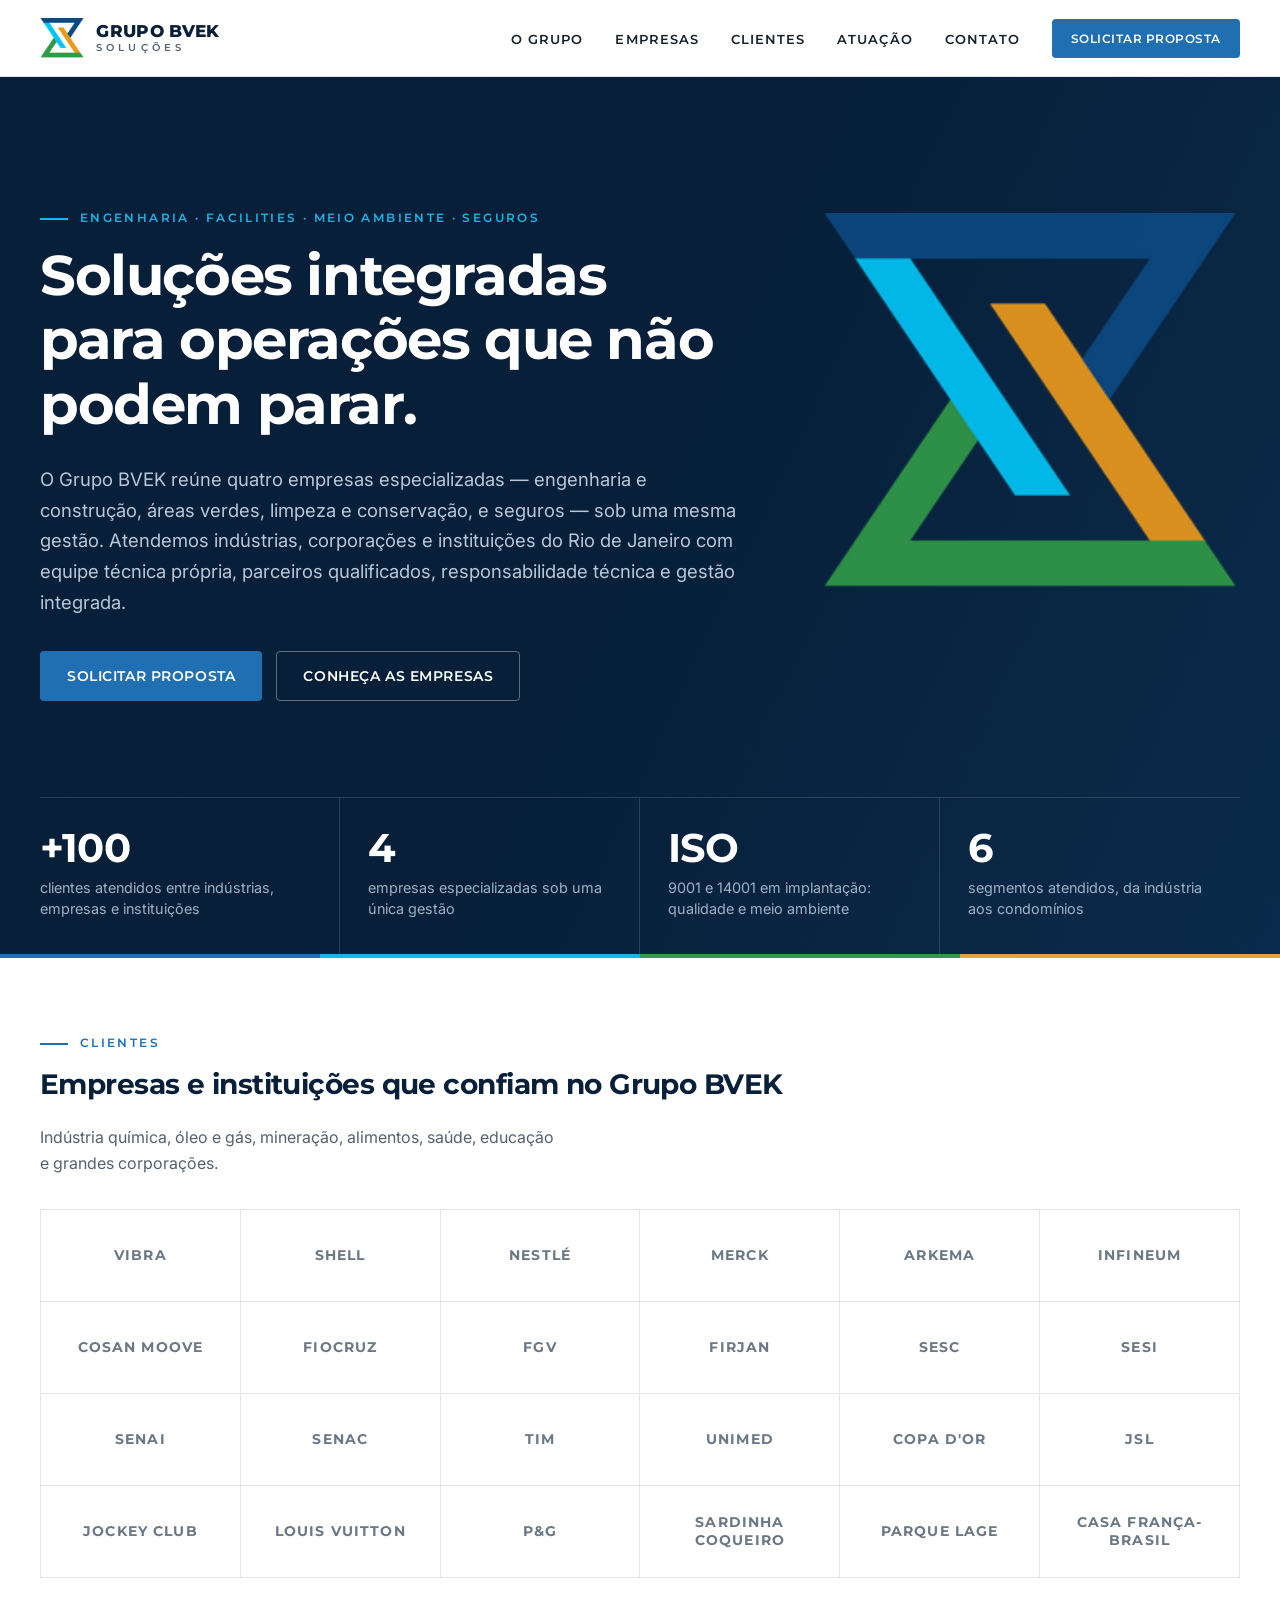
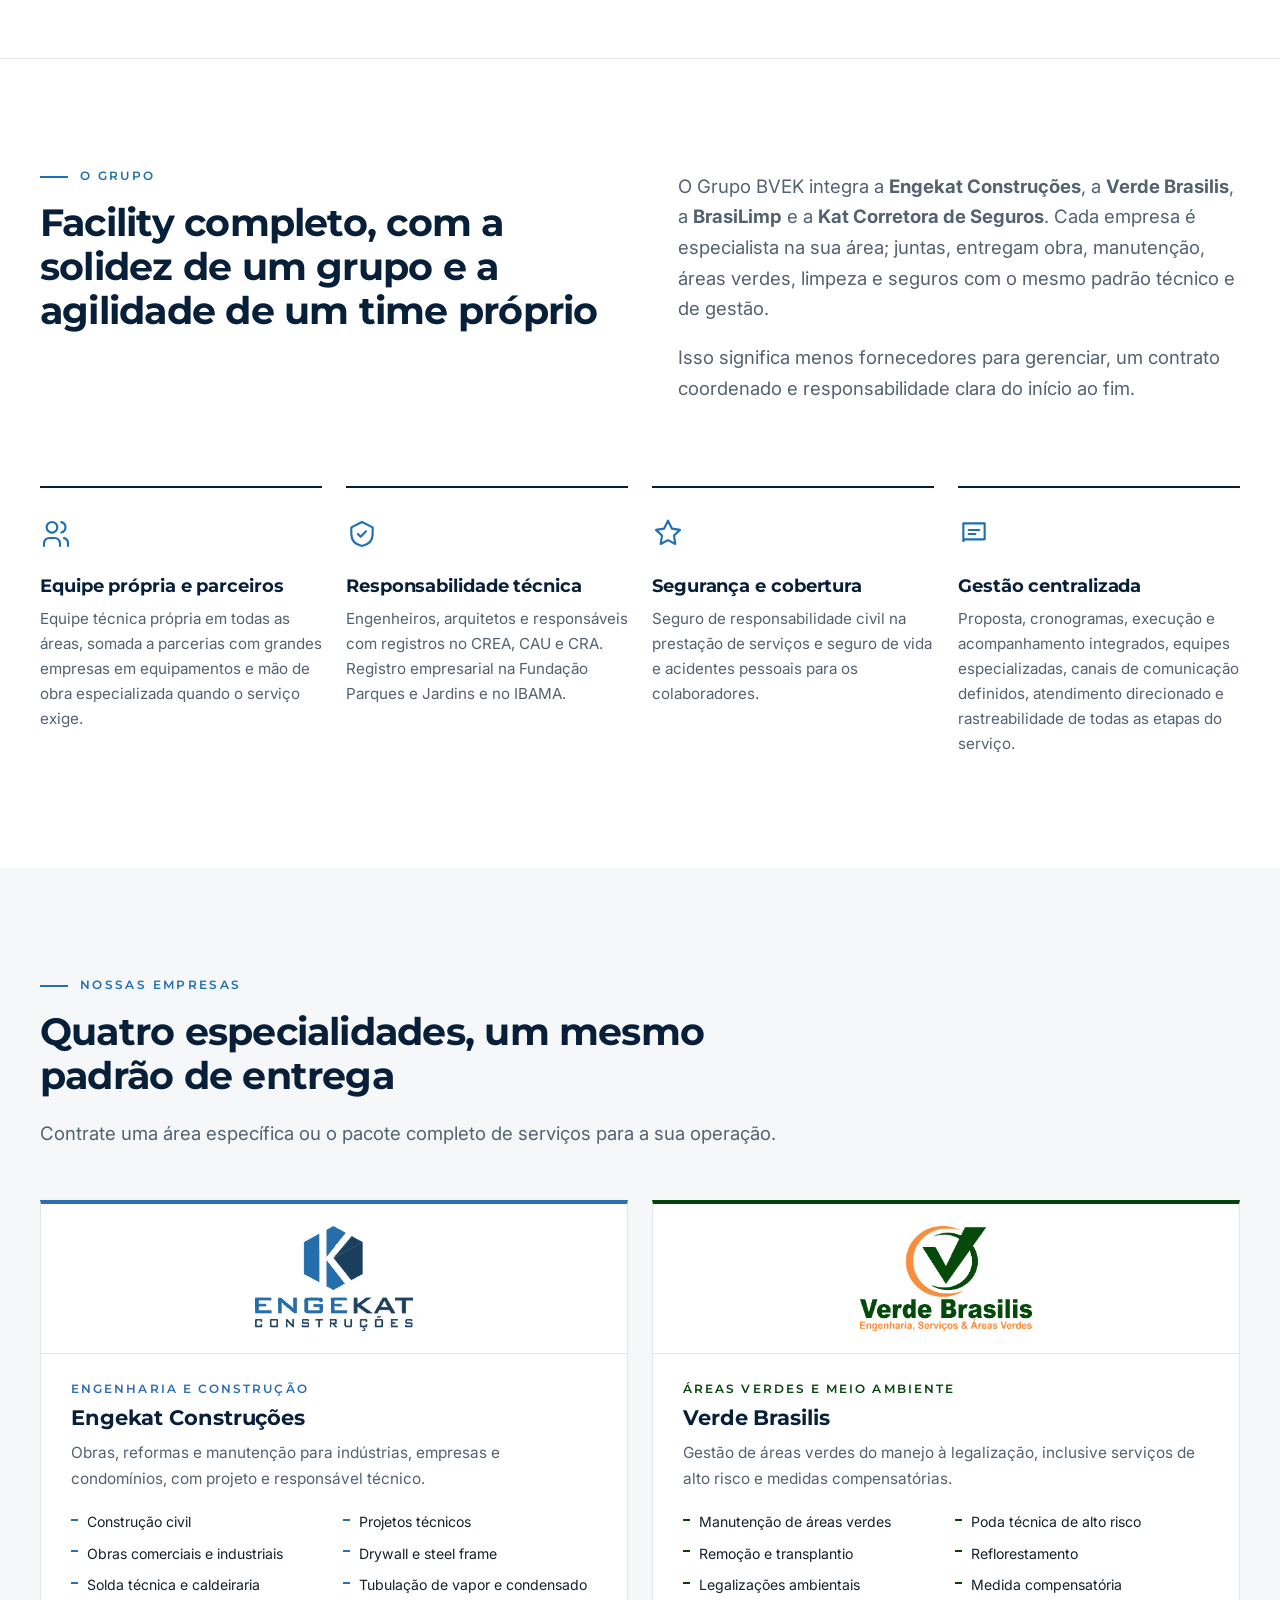
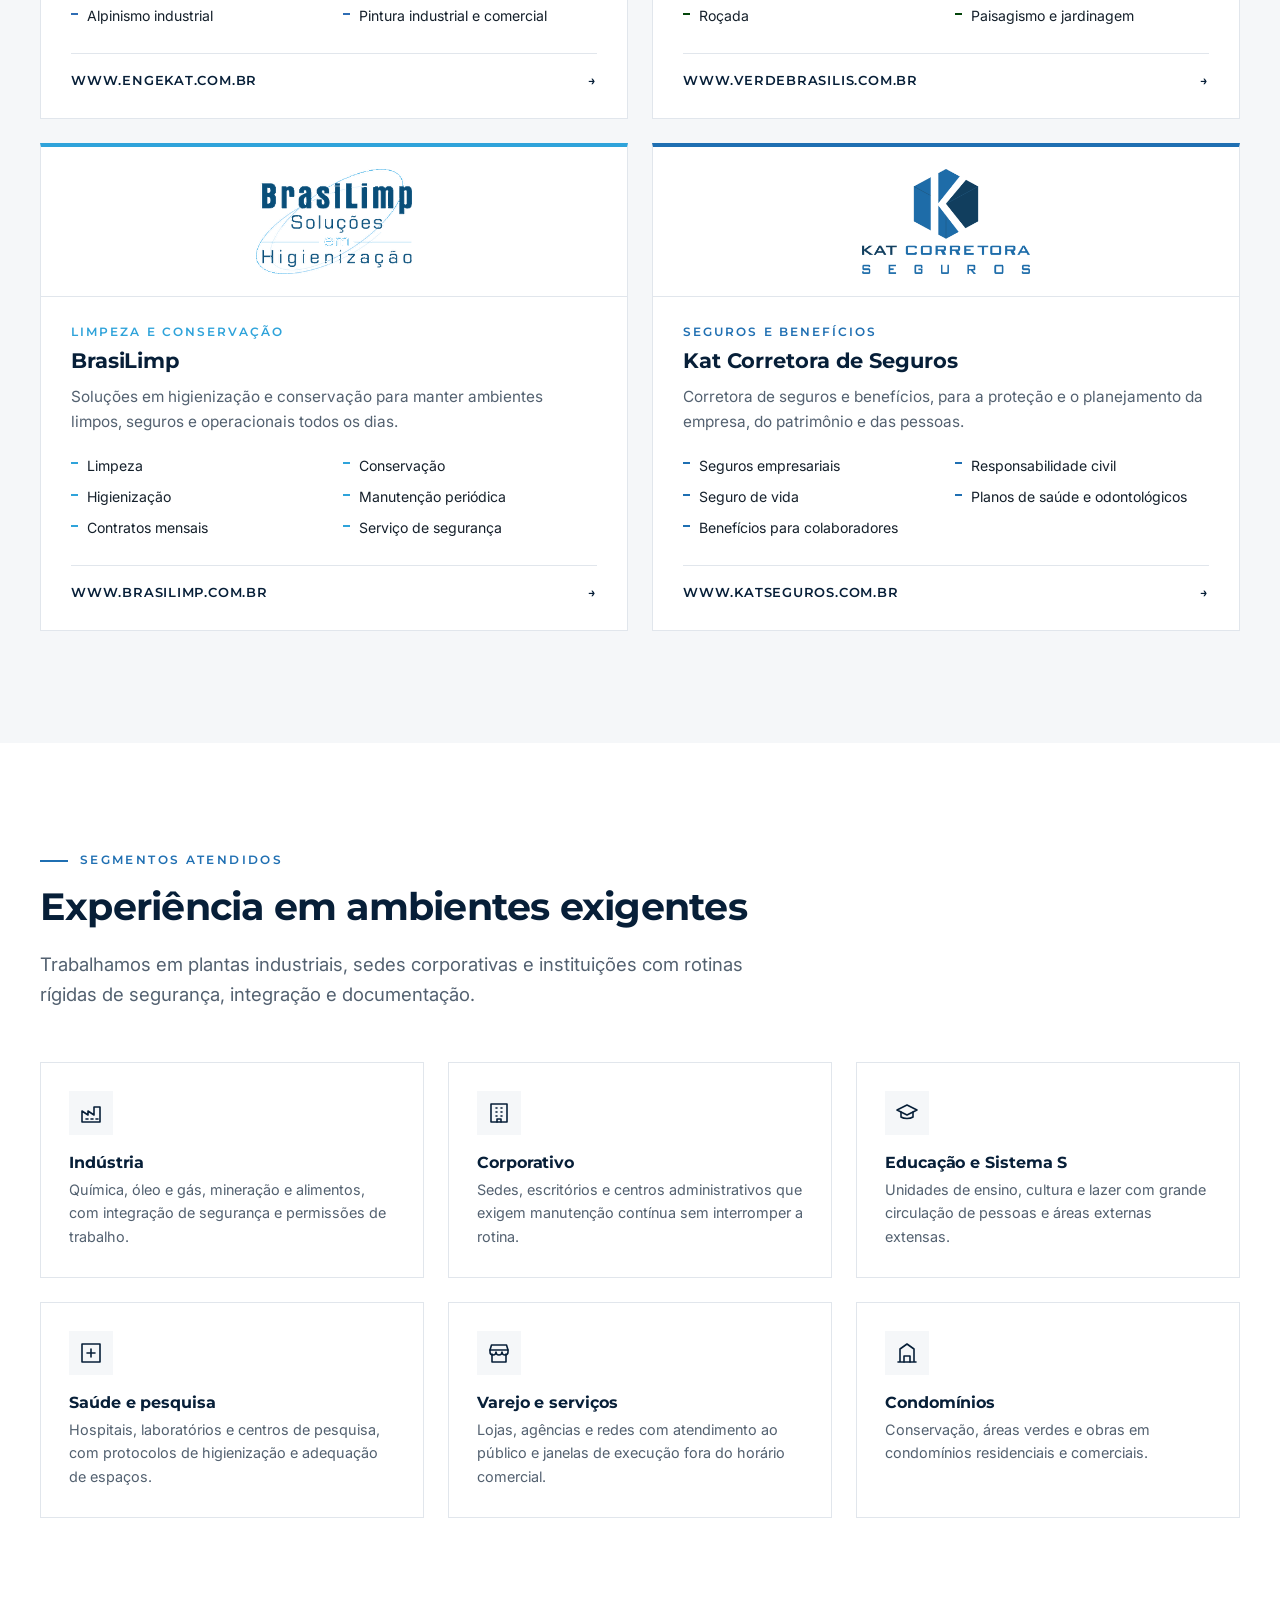
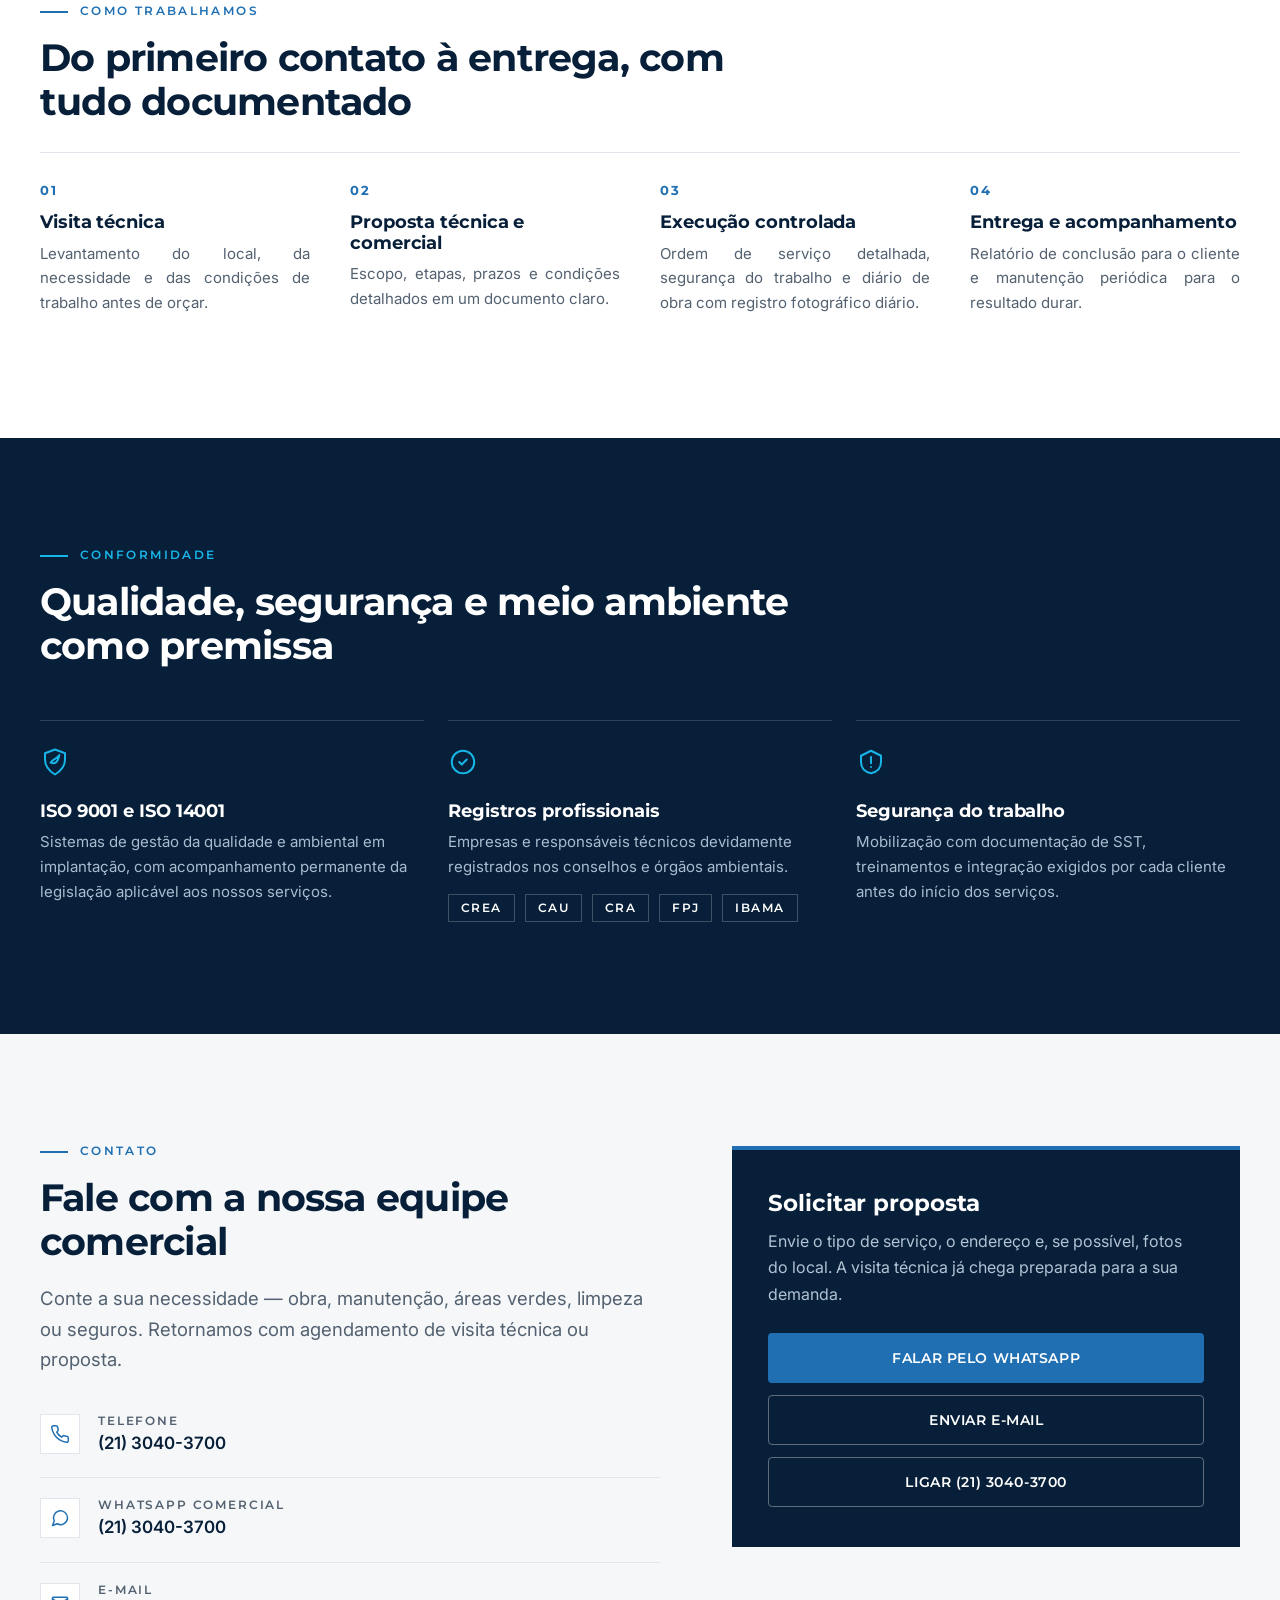
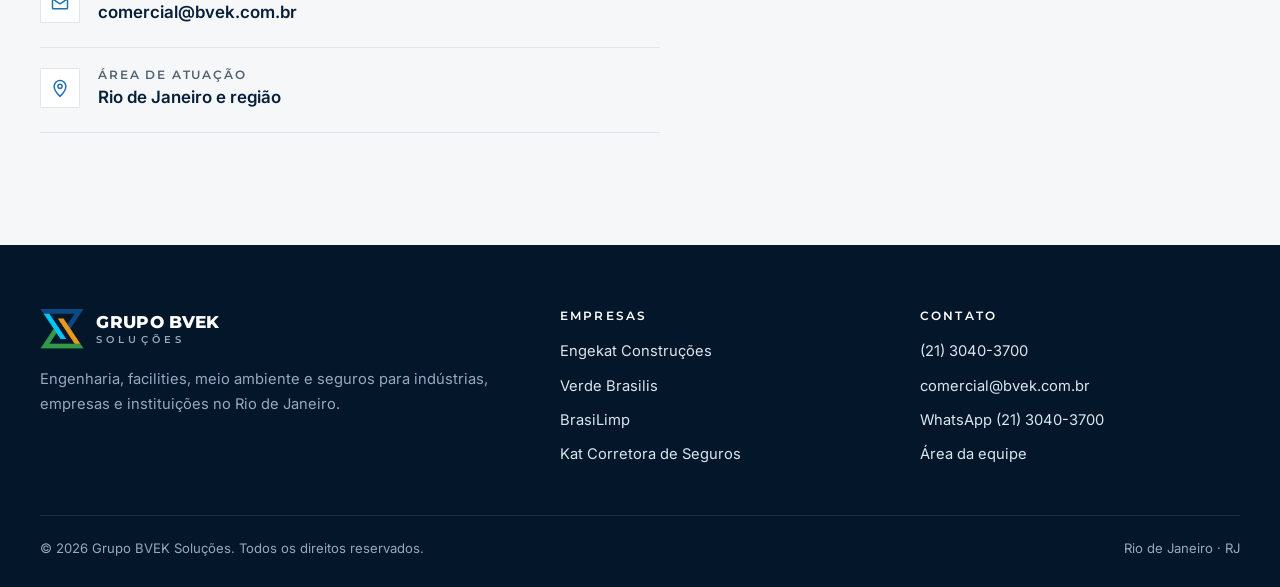
==== commit 43037c36: "Site: remove valor do seguro RC e atualiza lista de clientes Co-Authored-By: Claude Opus 5.5 <norepl" ====
--- a/site/index.html
+++ b/site/index.html
@@ -255,7 +255,7 @@
       <div class="numeros">
         <div class="numero"><strong>+100</strong><span>clientes atendidos entre indústrias, empresas e instituições</span></div>
         <div class="numero"><strong>4</strong><span>empresas especializadas sob uma única gestão</span></div>
-        <div class="numero"><strong>R$ 1 mi</strong><span>em seguro de responsabilidade civil na prestação de serviços</span></div>
+        <div class="numero"><strong>ISO</strong><span>9001 e 14001 em implantação: qualidade e meio ambiente</span></div>
         <div class="numero"><strong>6</strong><span>segmentos atendidos, da indústria aos condomínios</span></div>
       </div>
     </div>
@@ -272,10 +272,10 @@
         <p>Indústria química, óleo e gás, mineração, alimentos, saúde, educação e grandes corporações.</p>
       </div>
       <div class="parede">
-        <span>Vibra</span><span>Shell</span><span>Vale</span><span>Nestlé</span><span>Merck</span><span>Arkema</span>
+        <span>Vibra</span><span>Shell</span><span>Nestlé</span><span>Merck</span><span>Arkema</span>
         <span>Infineum</span><span>Cosan Moove</span><span>Fiocruz</span><span>FGV</span><span>Firjan</span>
         <span>Sesc</span><span>Sesi</span><span>Senai</span><span>Senac</span><span>TIM</span>
-        <span>Unimed</span><span>Copa D'Or</span><span>JSL</span><span>Multiterminais</span><span>Jockey Club</span><span>Louis Vuitton</span>
+        <span>Unimed</span><span>Copa D'Or</span><span>JSL</span><span>Jockey Club</span><span>Louis Vuitton</span><span>P&amp;G</span><span>Sardinha Coqueiro</span><span>Parque Lage</span><span>Casa França-Brasil</span>
       </div>
     </div>
   </section>
@@ -307,7 +307,7 @@
         <div class="pilar">
           <div class="icone"><svg viewBox="0 0 24 24" fill="none" stroke="currentColor" stroke-width="1.6" stroke-linecap="round" stroke-linejoin="round"><path d="M12 2l3 6 6 .9-4.5 4.3 1 6.3L12 16.6 6.5 19.5l1-6.3L3 8.9 9 8z"/></svg></div>
           <h3>Segurança e cobertura</h3>
-          <p>Seguro de responsabilidade civil de R$&nbsp;1.000.000 e seguro de vida e acidentes pessoais para os colaboradores.</p>
+          <p>Seguro de responsabilidade civil na prestação de serviços e seguro de vida e acidentes pessoais para os colaboradores.</p>
         </div>
         <div class="pilar">
           <div class="icone"><svg viewBox="0 0 24 24" fill="none" stroke="currentColor" stroke-width="1.6" stroke-linecap="round" stroke-linejoin="round"><path d="M4 4h16v12H5.2L4 17.2z"/><path d="M8 9h8M8 12h5"/></svg></div>
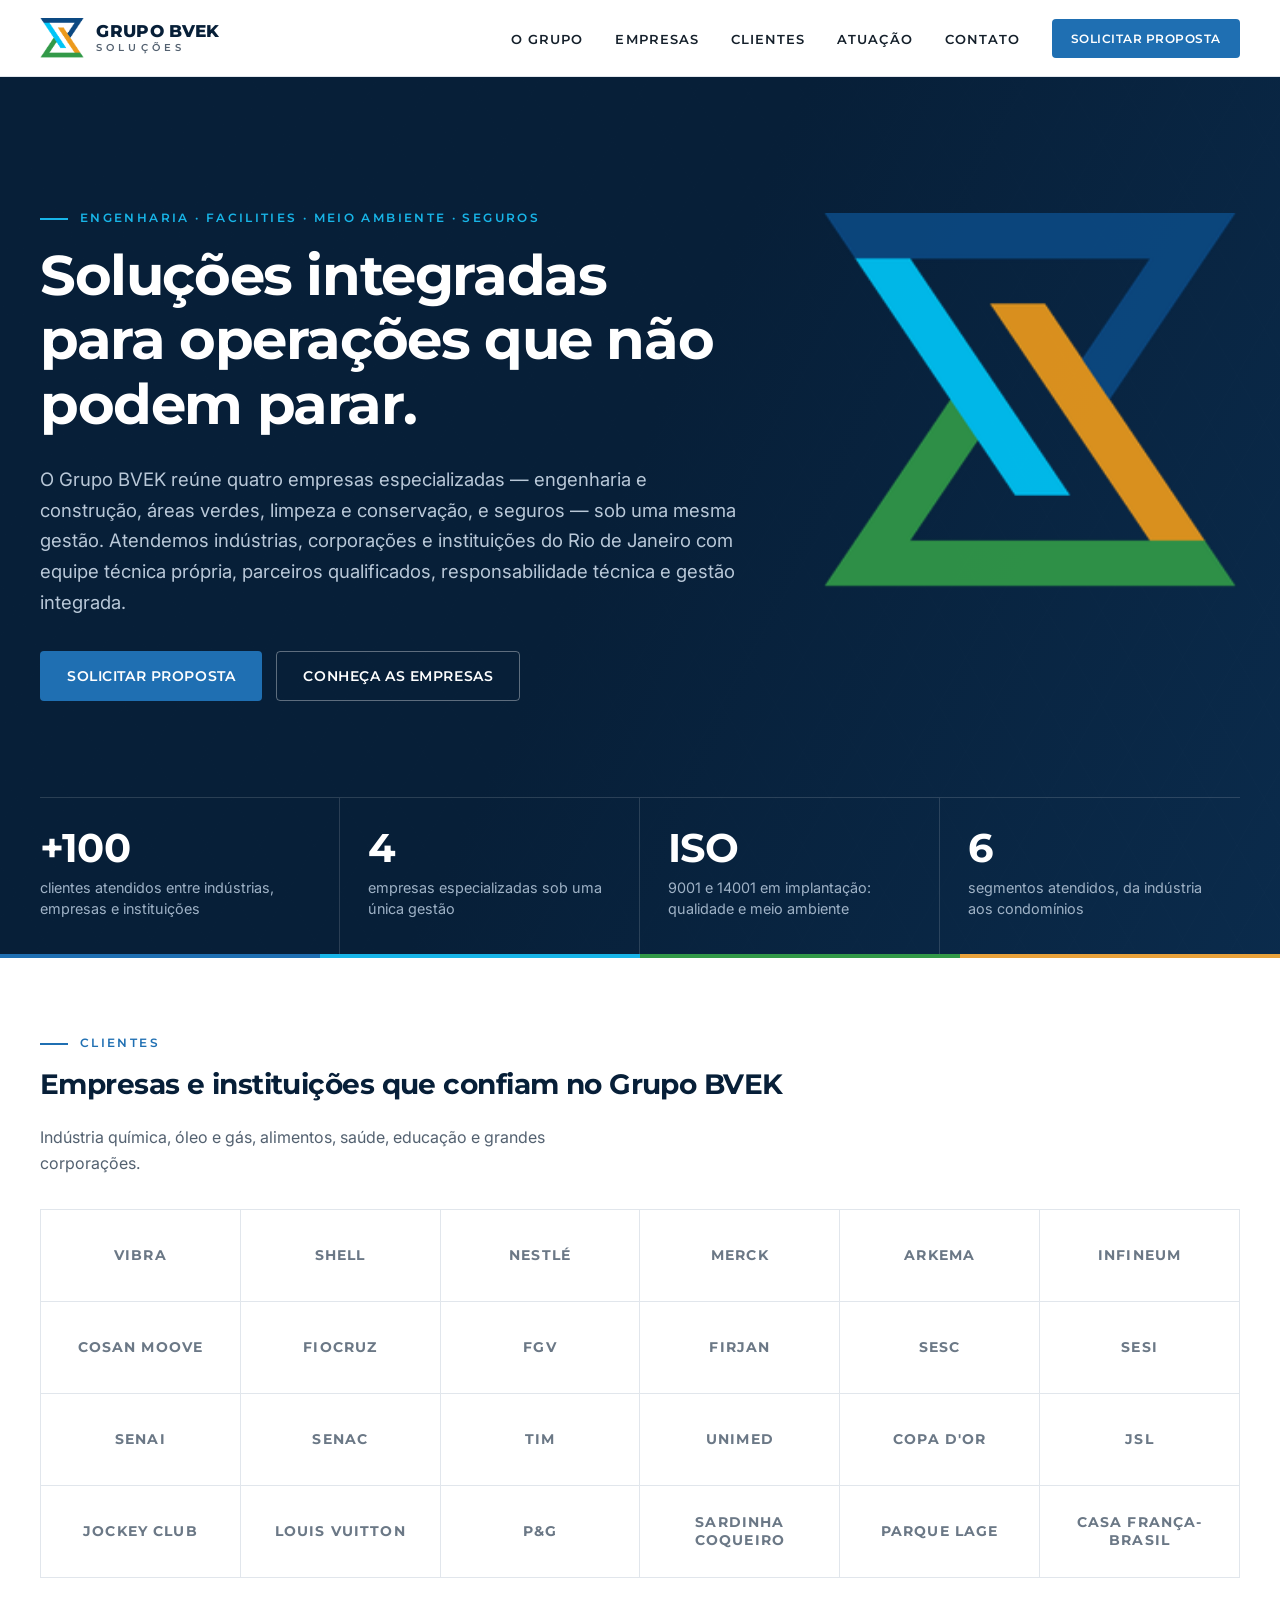
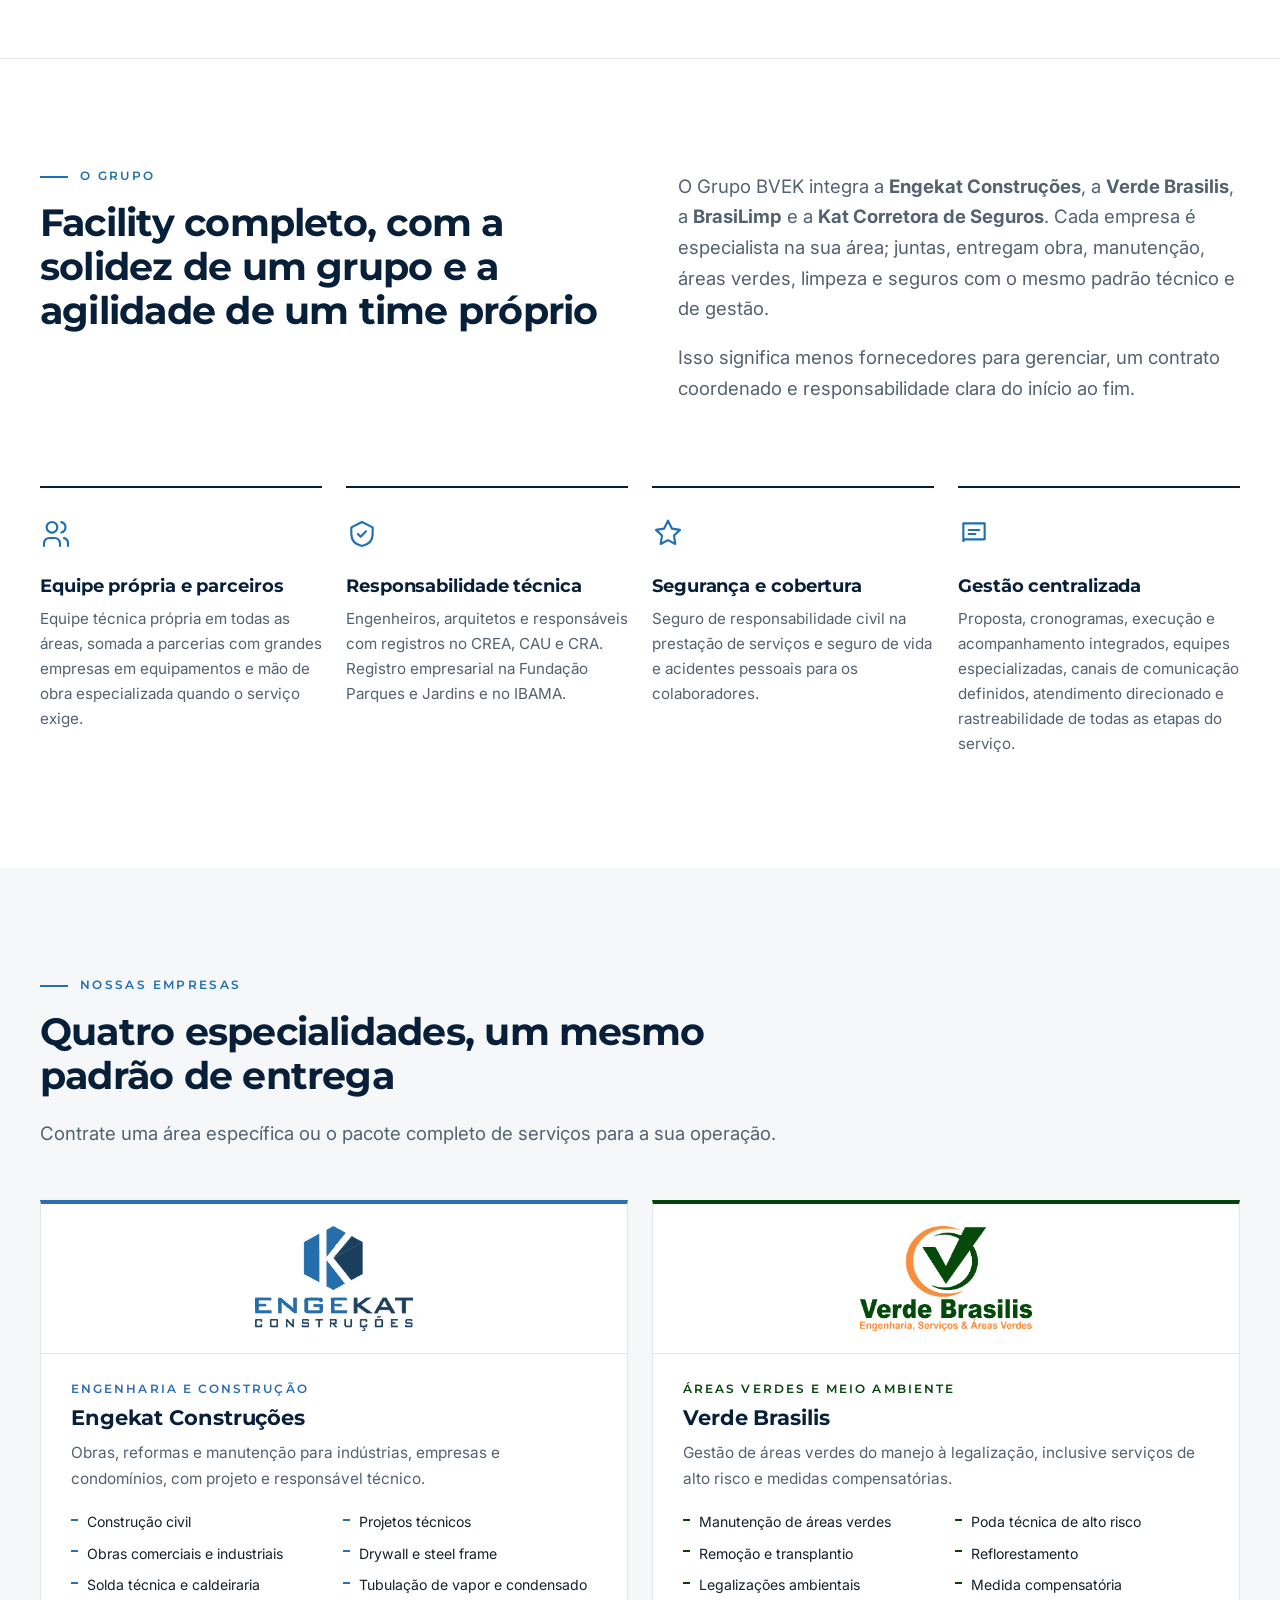
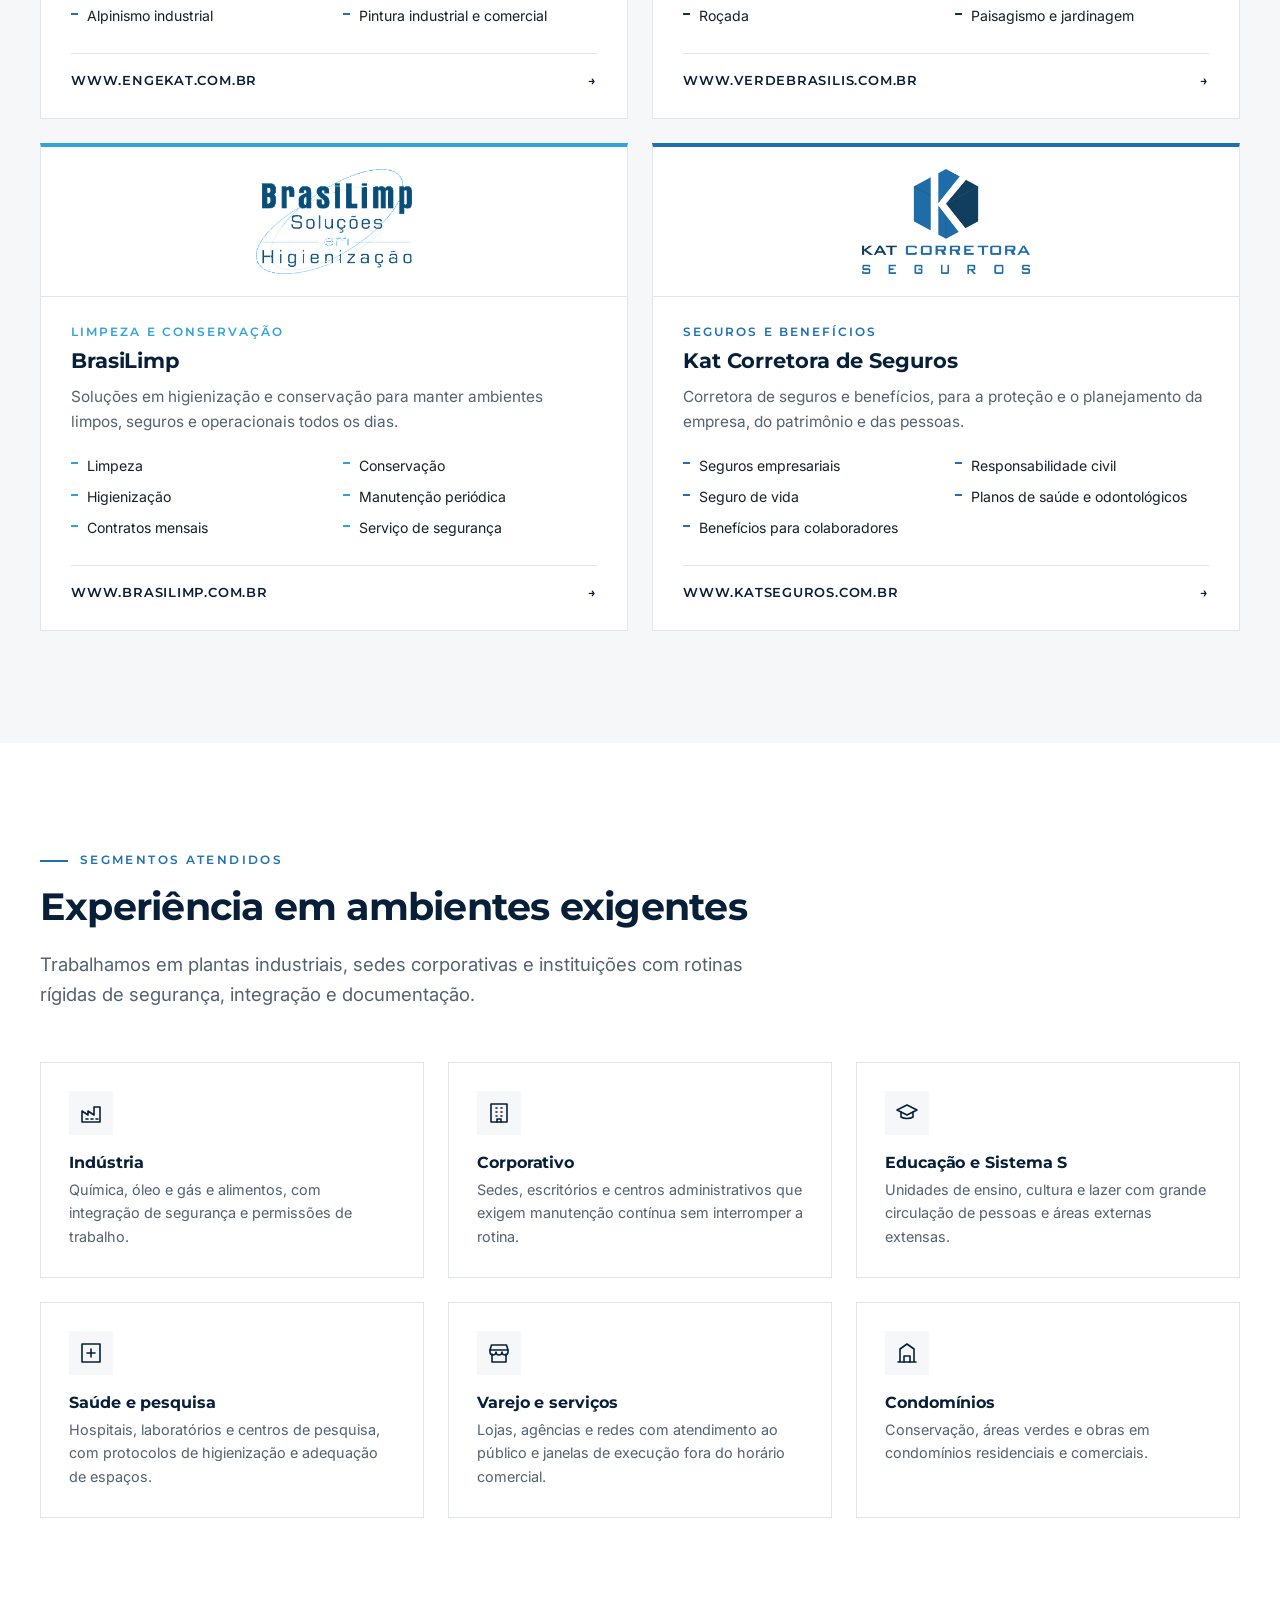
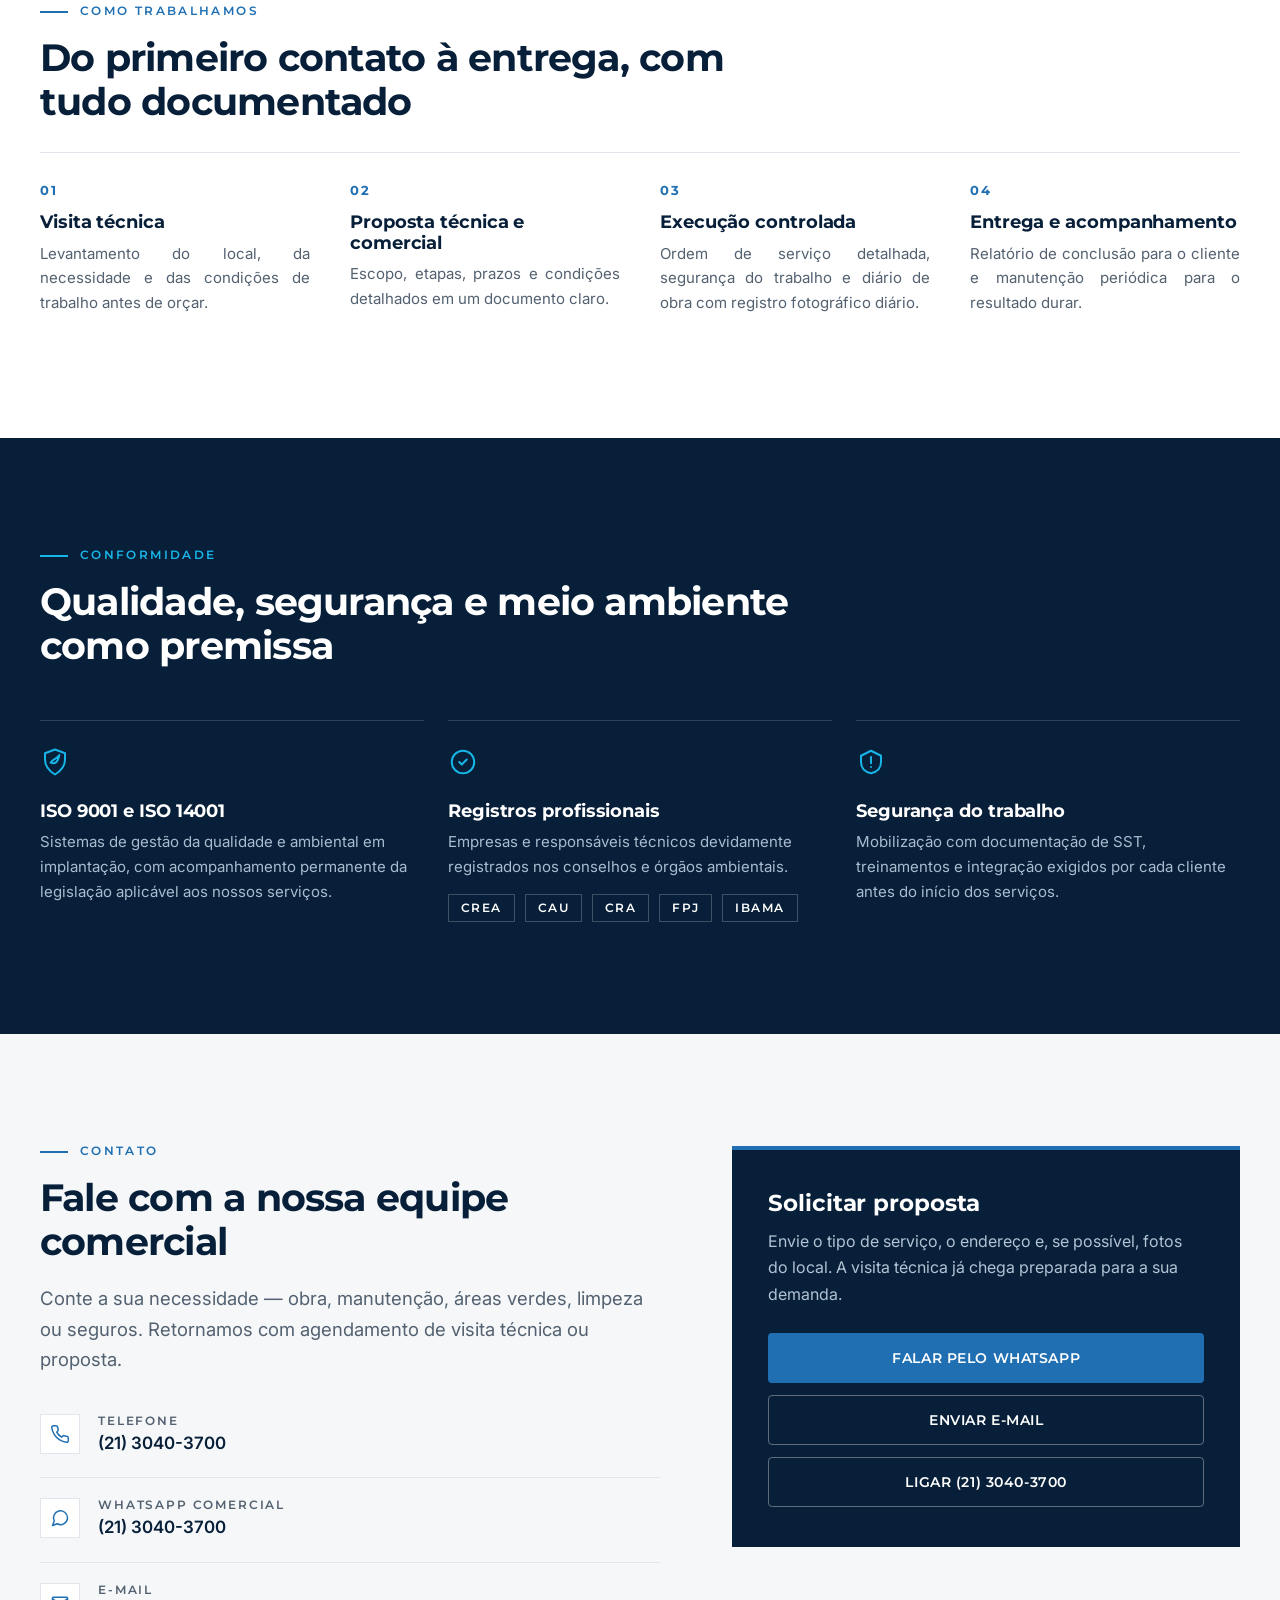
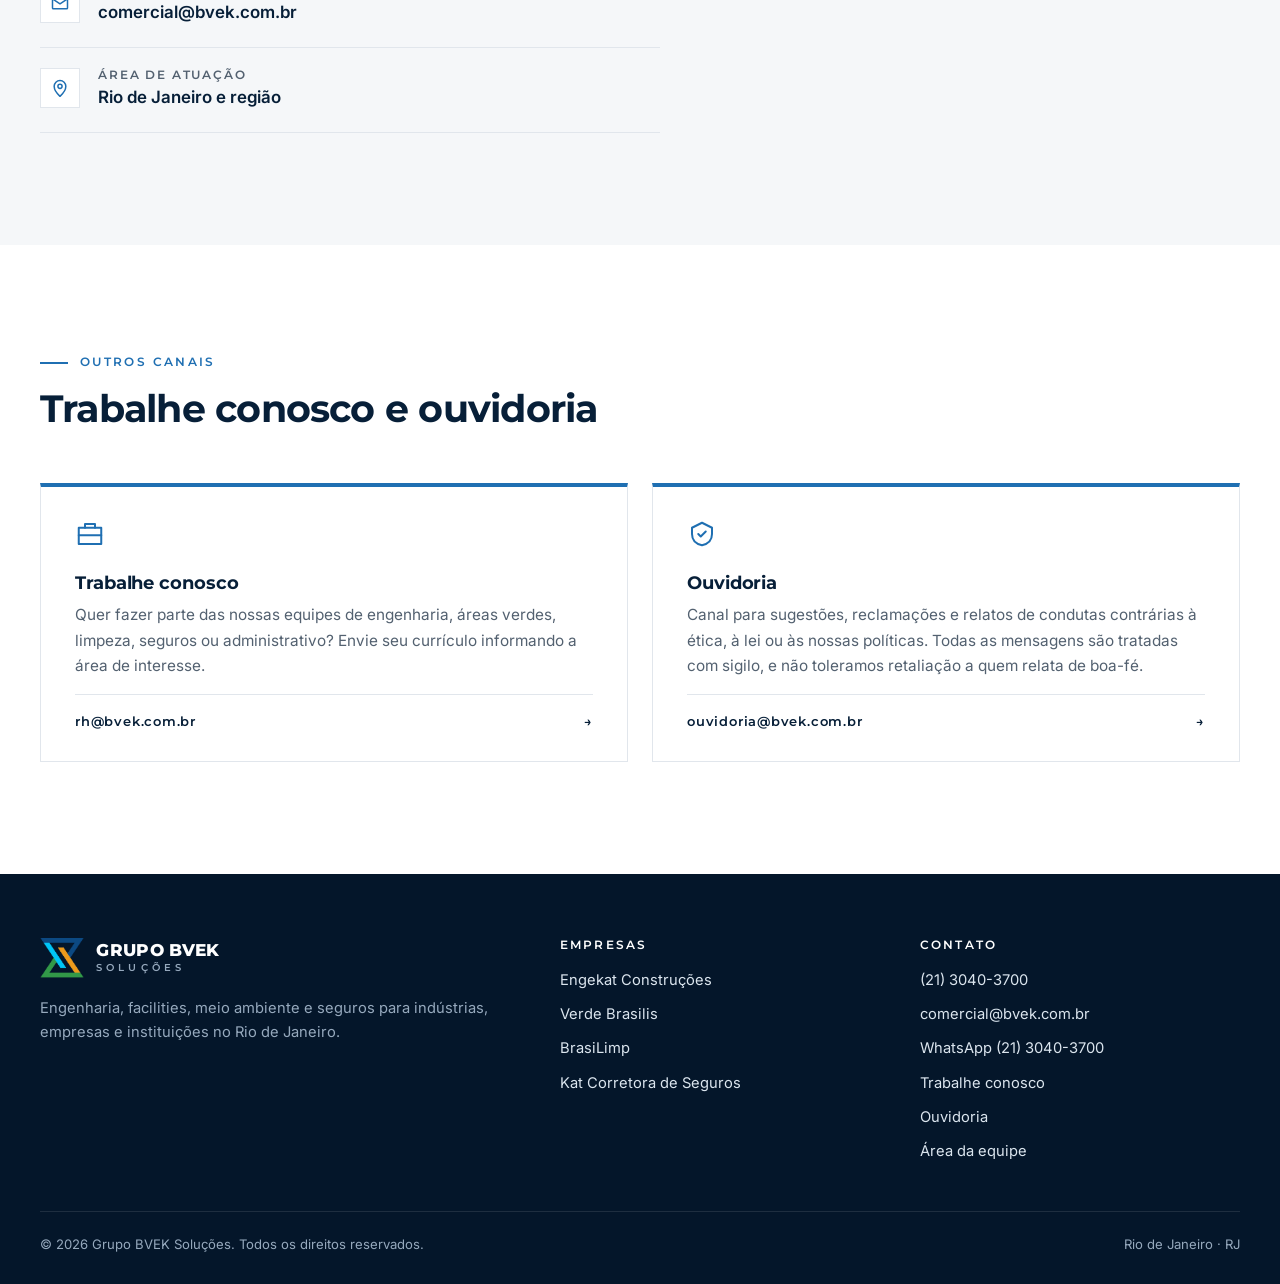
==== commit 998808e2: "Site: trabalhe conosco, ouvidoria e remove mineração Co-Authored-By: Claude Opus 5.5 <noreply@anthro" ====
--- a/site/index.html
+++ b/site/index.html
@@ -182,6 +182,12 @@
 .item-conf .icone{color:var(--ciano);margin-bottom:16px}
 .item-conf .icone svg{width:30px;height:30px}
 .item-conf p{margin:0;font-size:.94rem;color:#a9bccf}
+/* canais */
+.canal{display:flex;flex-direction:column;background:#fff;border:1px solid var(--borda);border-top:4px solid var(--azul2);padding:32px 34px}
+.canal .icone{color:var(--azul2);margin-bottom:16px}.canal .icone svg{width:30px;height:30px}
+.canal p{color:var(--texto2);font-size:.96rem}
+.canal .link{margin-top:auto;padding-top:18px;border-top:1px solid var(--borda);font:600 .82rem Montserrat,sans-serif;letter-spacing:.06em;text-decoration:none;color:var(--navy);display:flex;justify-content:space-between;align-items:center}
+.canal .link:hover{color:var(--azul2)}
 .registros{display:flex;flex-wrap:wrap;gap:10px;margin-top:14px}
 .registros span{border:1px solid rgba(255,255,255,.22);padding:6px 12px;font:600 .74rem Montserrat,sans-serif;letter-spacing:.12em;color:#fff}
 
@@ -269,7 +275,7 @@
           <span class="rotulo">Clientes</span>
           <h2>Empresas e instituições que confiam no Grupo BVEK</h2>
         </div>
-        <p>Indústria química, óleo e gás, mineração, alimentos, saúde, educação e grandes corporações.</p>
+        <p>Indústria química, óleo e gás, alimentos, saúde, educação e grandes corporações.</p>
       </div>
       <div class="parede">
         <span>Vibra</span><span>Shell</span><span>Nestlé</span><span>Merck</span><span>Arkema</span>
@@ -393,7 +399,7 @@
         <div class="segmento">
           <div class="icone"><svg viewBox="0 0 24 24" fill="none" stroke="currentColor" stroke-width="1.6" stroke-linecap="round" stroke-linejoin="round"><path d="M3 21V10l6 4V10l6 4V6h6v15z"/><path d="M7 18h2M12 18h2M17 18h2"/></svg></div>
           <h3>Indústria</h3>
-          <p>Química, óleo e gás, mineração e alimentos, com integração de segurança e permissões de trabalho.</p>
+          <p>Química, óleo e gás e alimentos, com integração de segurança e permissões de trabalho.</p>
         </div>
         <div class="segmento">
           <div class="icone"><svg viewBox="0 0 24 24" fill="none" stroke="currentColor" stroke-width="1.6" stroke-linecap="round" stroke-linejoin="round"><rect x="4" y="3" width="16" height="18"/><path d="M9 7h1M14 7h1M9 11h1M14 11h1M9 15h1M14 15h1M10 21v-3h4v3"/></svg></div>
@@ -500,6 +506,30 @@
       </div>
     </div>
   </section>
+
+  <!-- TRABALHE CONOSCO E OUVIDORIA -->
+  <section class="secao" id="canais">
+    <div class="wrap">
+      <div class="titulo-secao">
+        <span class="rotulo">Outros canais</span>
+        <h2>Trabalhe conosco e ouvidoria</h2>
+      </div>
+      <div class="grade g2">
+        <div class="canal" id="trabalhe-conosco">
+          <div class="icone"><svg viewBox="0 0 24 24" fill="none" stroke="currentColor" stroke-width="1.6" stroke-linecap="round" stroke-linejoin="round"><rect x="3" y="7" width="18" height="13"/><path d="M8 7V4h8v3M3 13h18"/></svg></div>
+          <h3>Trabalhe conosco</h3>
+          <p>Quer fazer parte das nossas equipes de engenharia, áreas verdes, limpeza, seguros ou administrativo? Envie seu currículo informando a área de interesse.</p>
+          <a class="link" href="mailto:rh@bvek.com.br?subject=Curr%C3%ADculo%20-%20Trabalhe%20conosco">rh@bvek.com.br <span aria-hidden="true">→</span></a>
+        </div>
+        <div class="canal" id="ouvidoria">
+          <div class="icone"><svg viewBox="0 0 24 24" fill="none" stroke="currentColor" stroke-width="1.6" stroke-linecap="round" stroke-linejoin="round"><path d="M12 3l8 4v5c0 5-3.5 8-8 9-4.5-1-8-4-8-9V7z"/><path d="M9 12l2 2 4-4"/></svg></div>
+          <h3>Ouvidoria</h3>
+          <p>Canal para sugestões, reclamações e relatos de condutas contrárias à ética, à lei ou às nossas políticas. Todas as mensagens são tratadas com sigilo, e não toleramos retaliação a quem relata de boa-fé.</p>
+          <a class="link" href="mailto:ouvidoria@bvek.com.br?subject=Ouvidoria">ouvidoria@bvek.com.br <span aria-hidden="true">→</span></a>
+        </div>
+      </div>
+    </div>
+  </section>
 </main>
 
 <footer>
@@ -527,6 +557,8 @@
           <li><a href="tel:+552130403700">(21) 3040-3700</a></li>
           <li><a href="mailto:comercial@bvek.com.br">comercial@bvek.com.br</a></li>
           <li><a href="https://wa.me/552130403700" target="_blank" rel="noopener">WhatsApp (21) 3040-3700</a></li>
+          <li><a href="#trabalhe-conosco">Trabalhe conosco</a></li>
+          <li><a href="#ouvidoria">Ouvidoria</a></li>
           <li><a href="https://grupo-bvek.vercel.app" rel="nofollow">Área da equipe</a></li>
         </ul>
       </div>
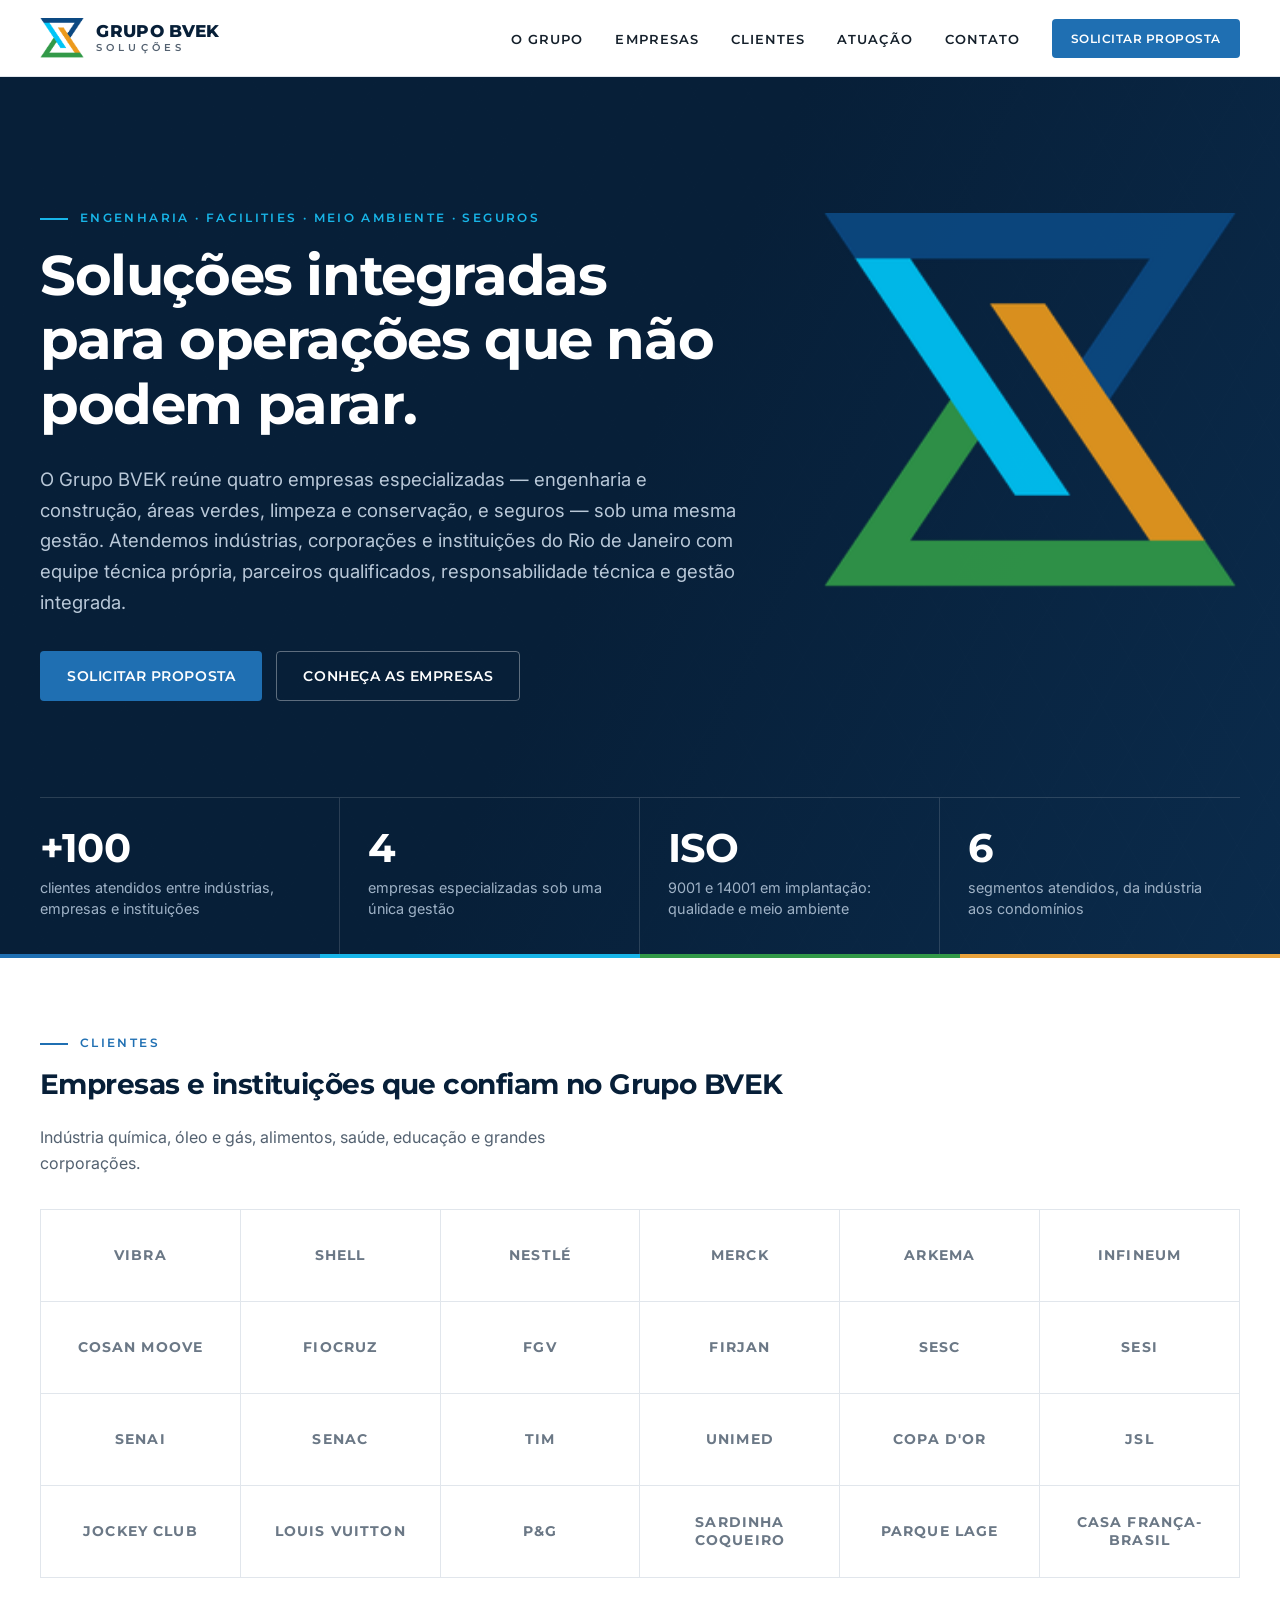
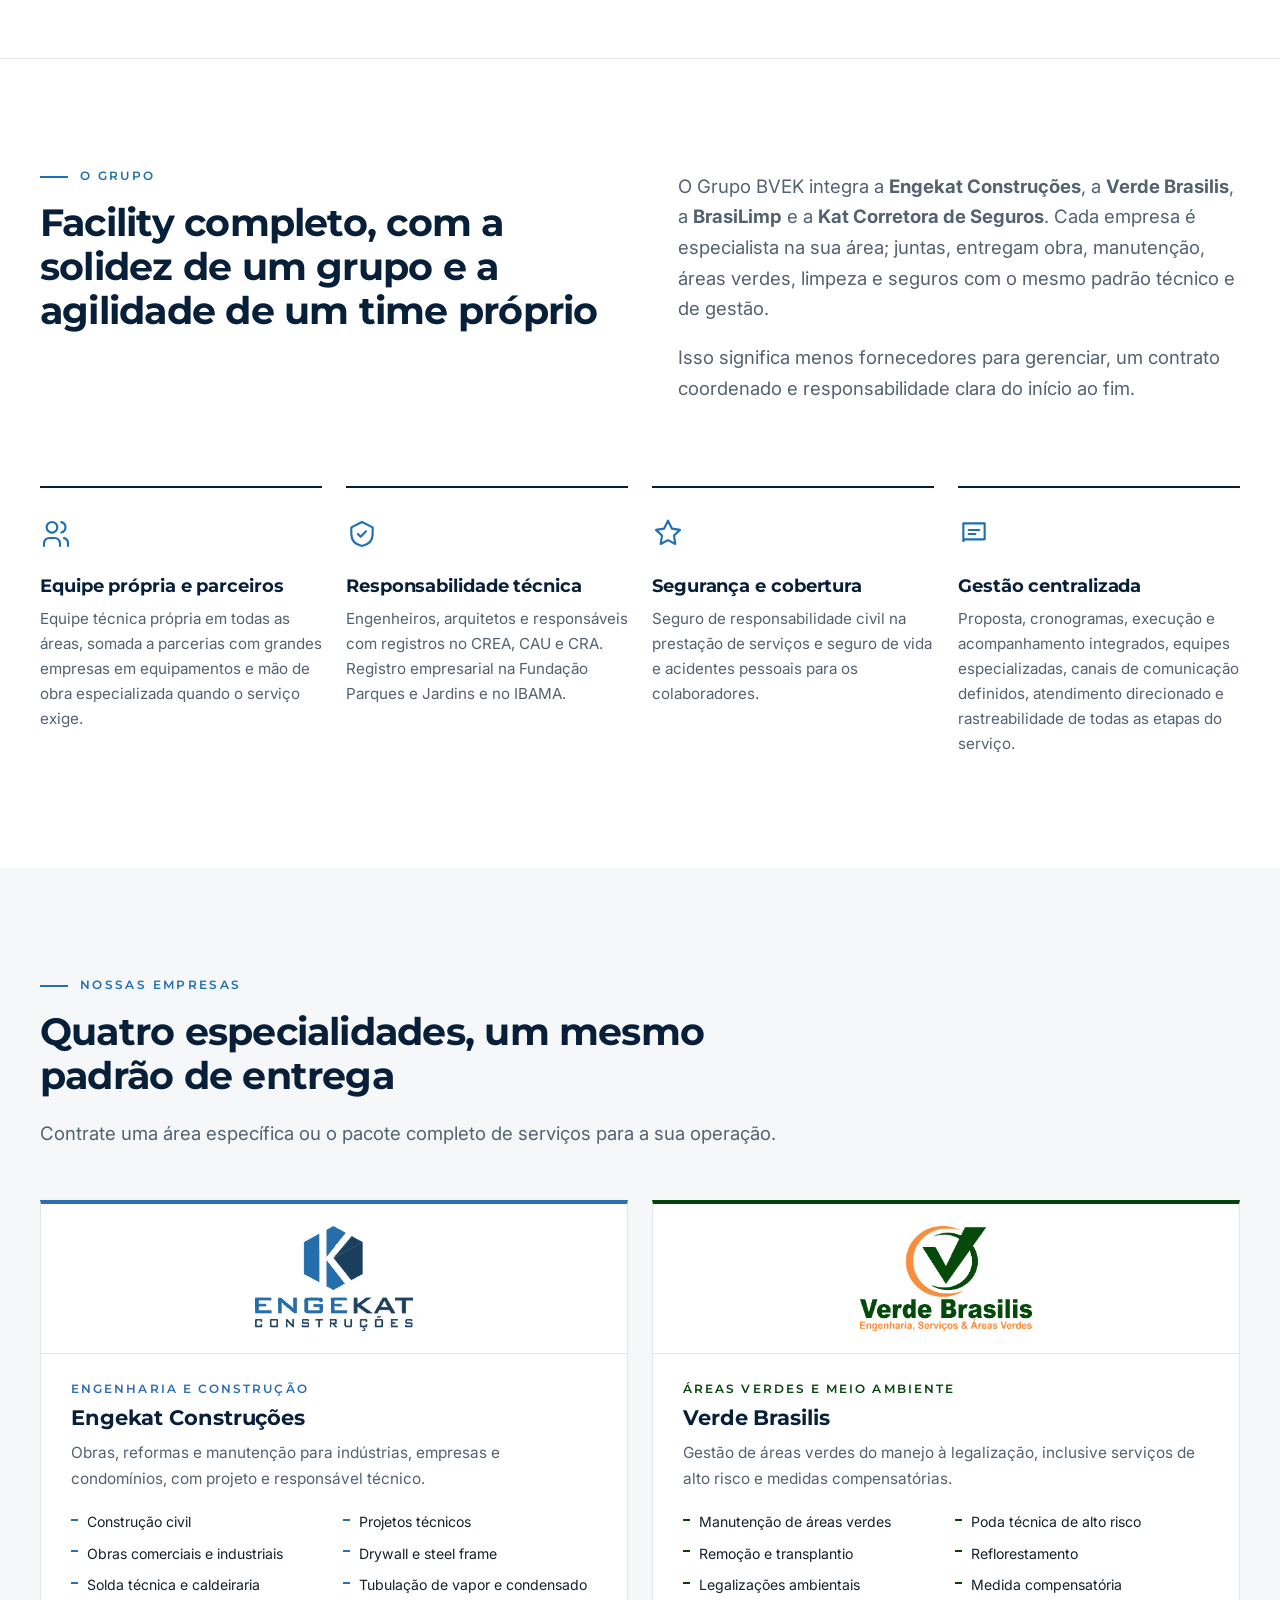
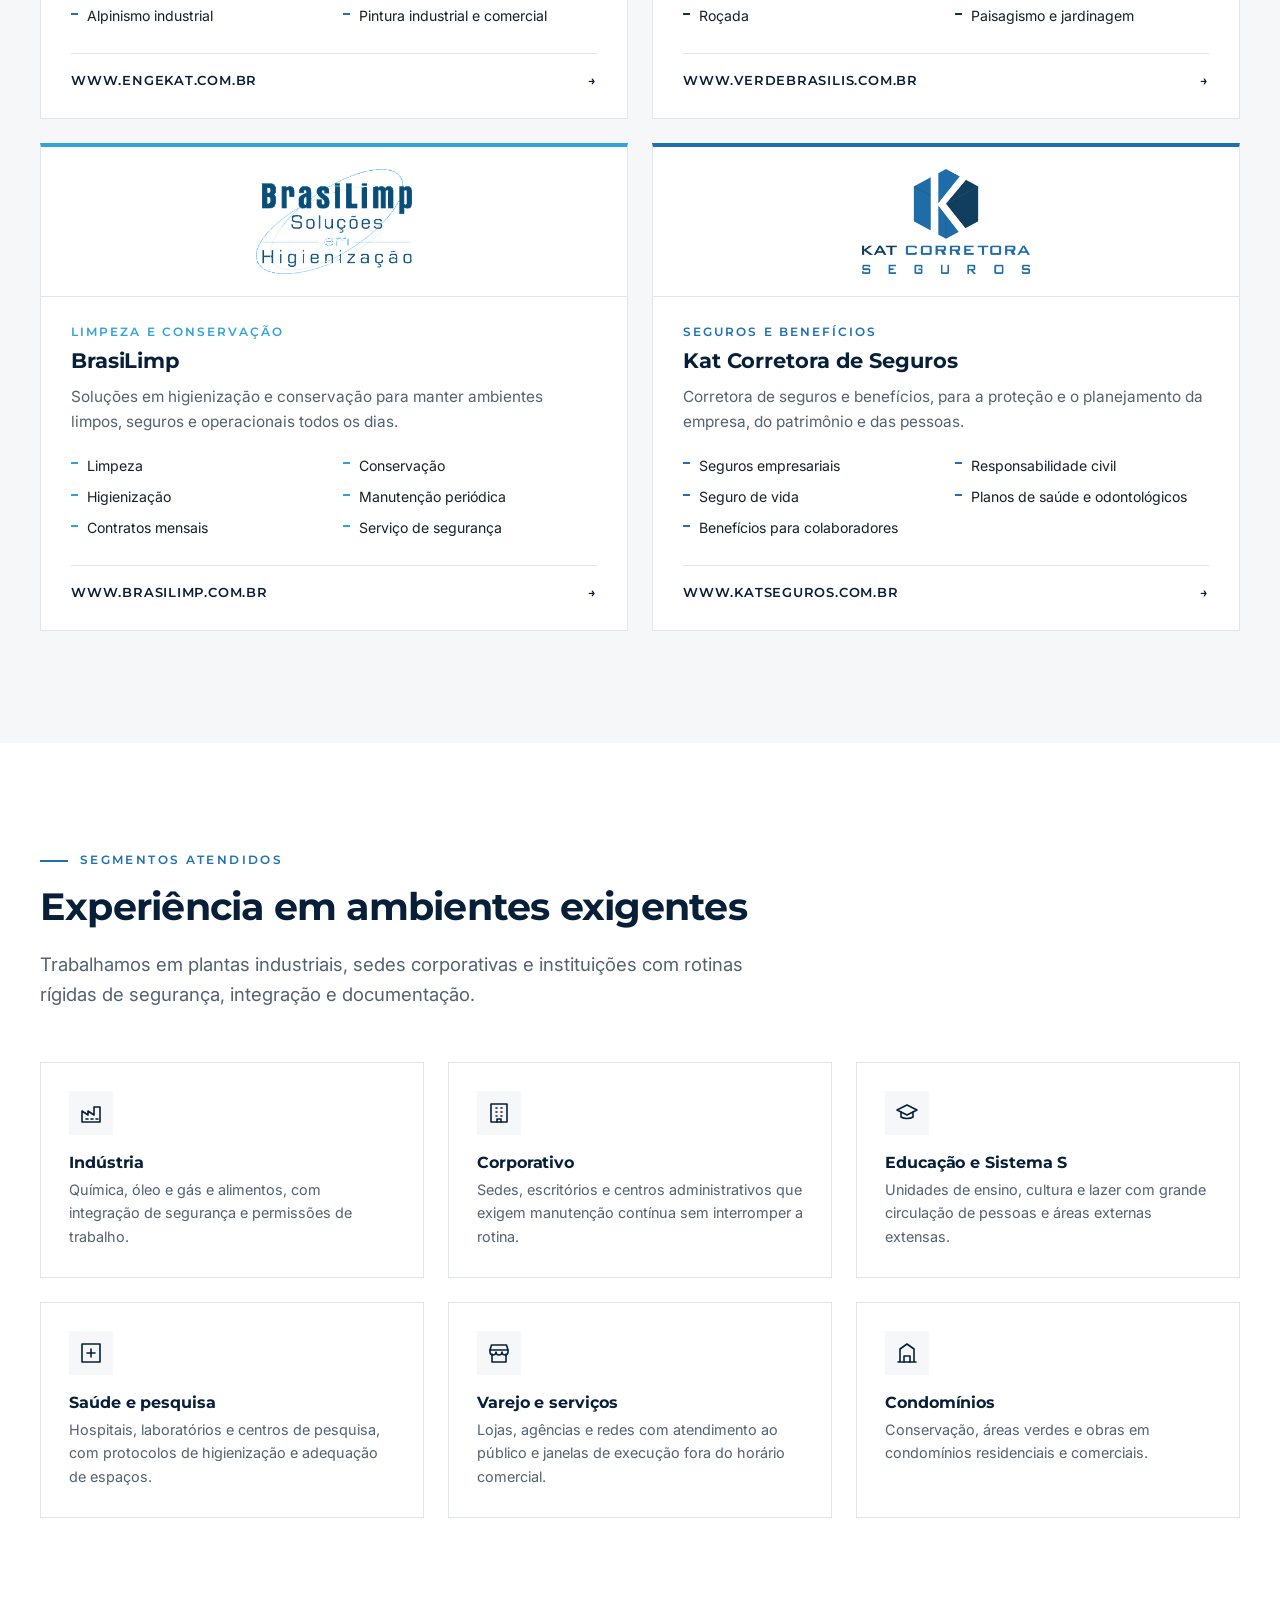
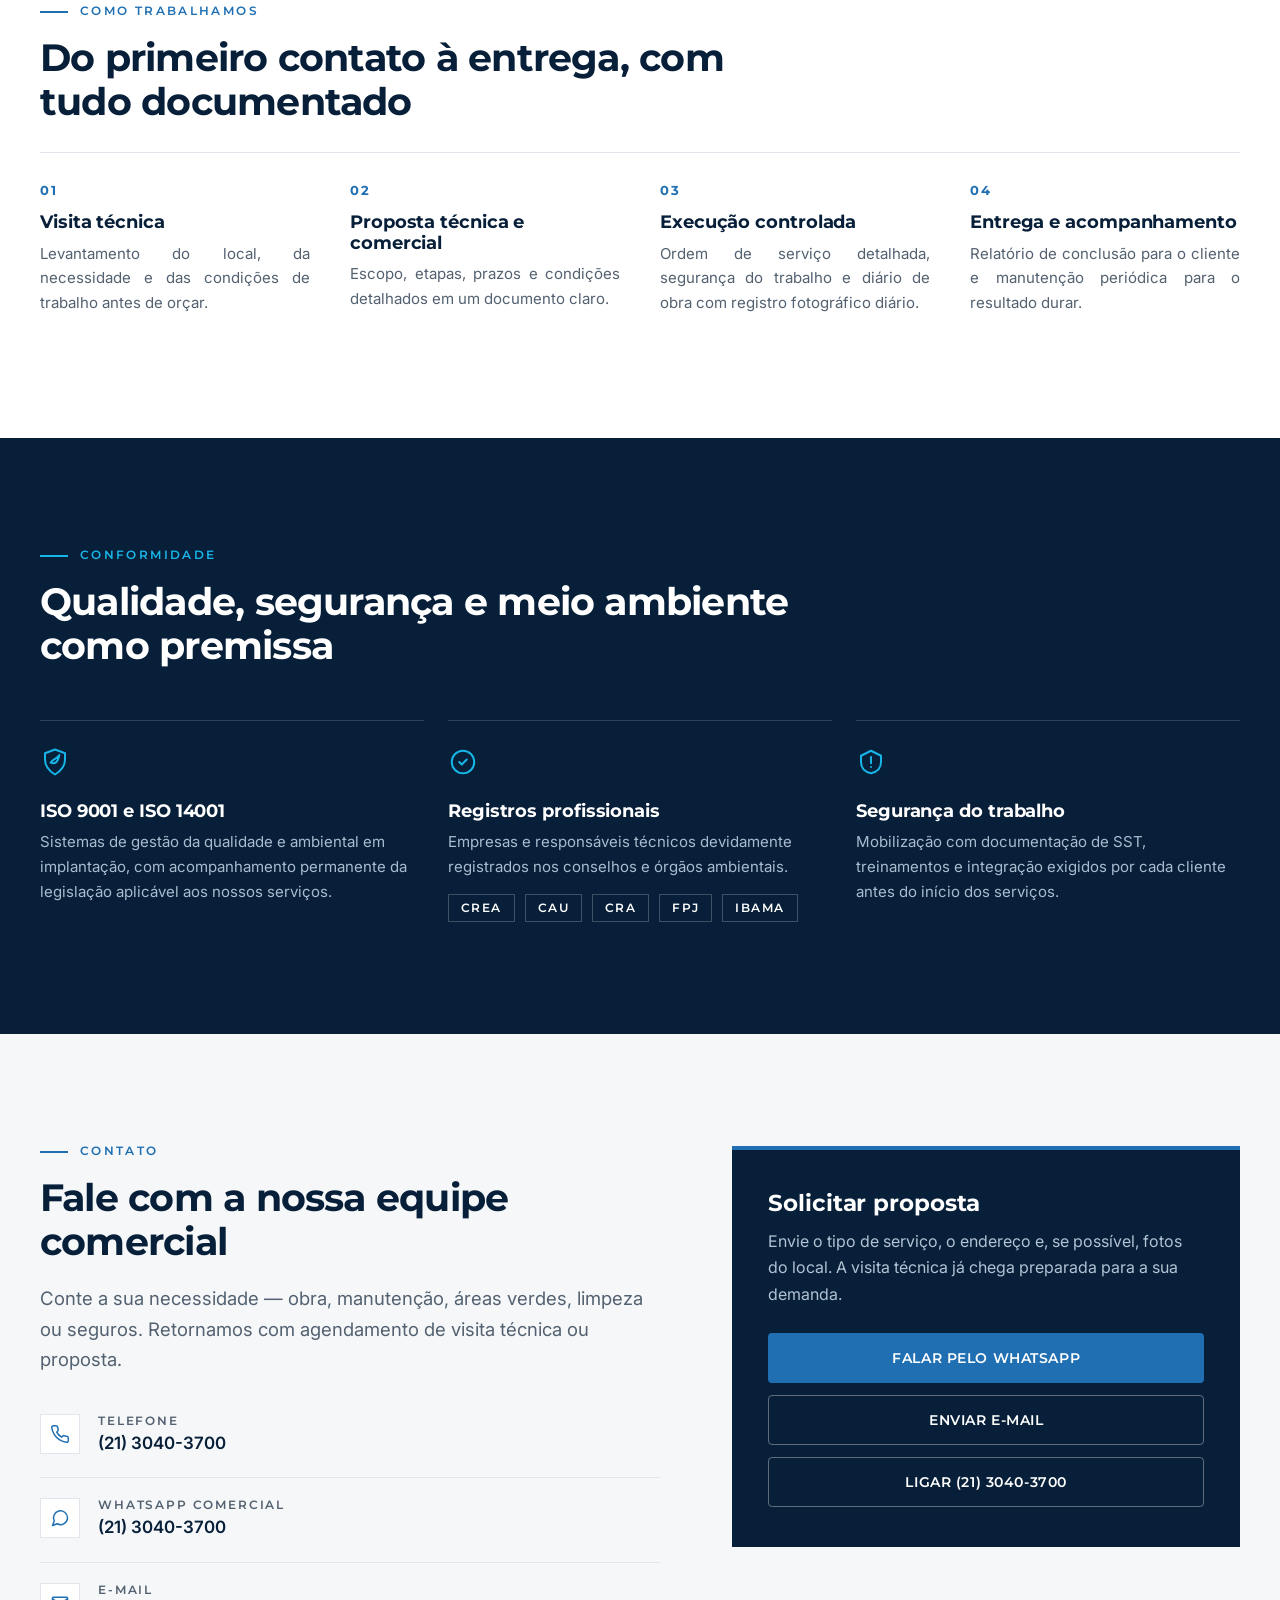
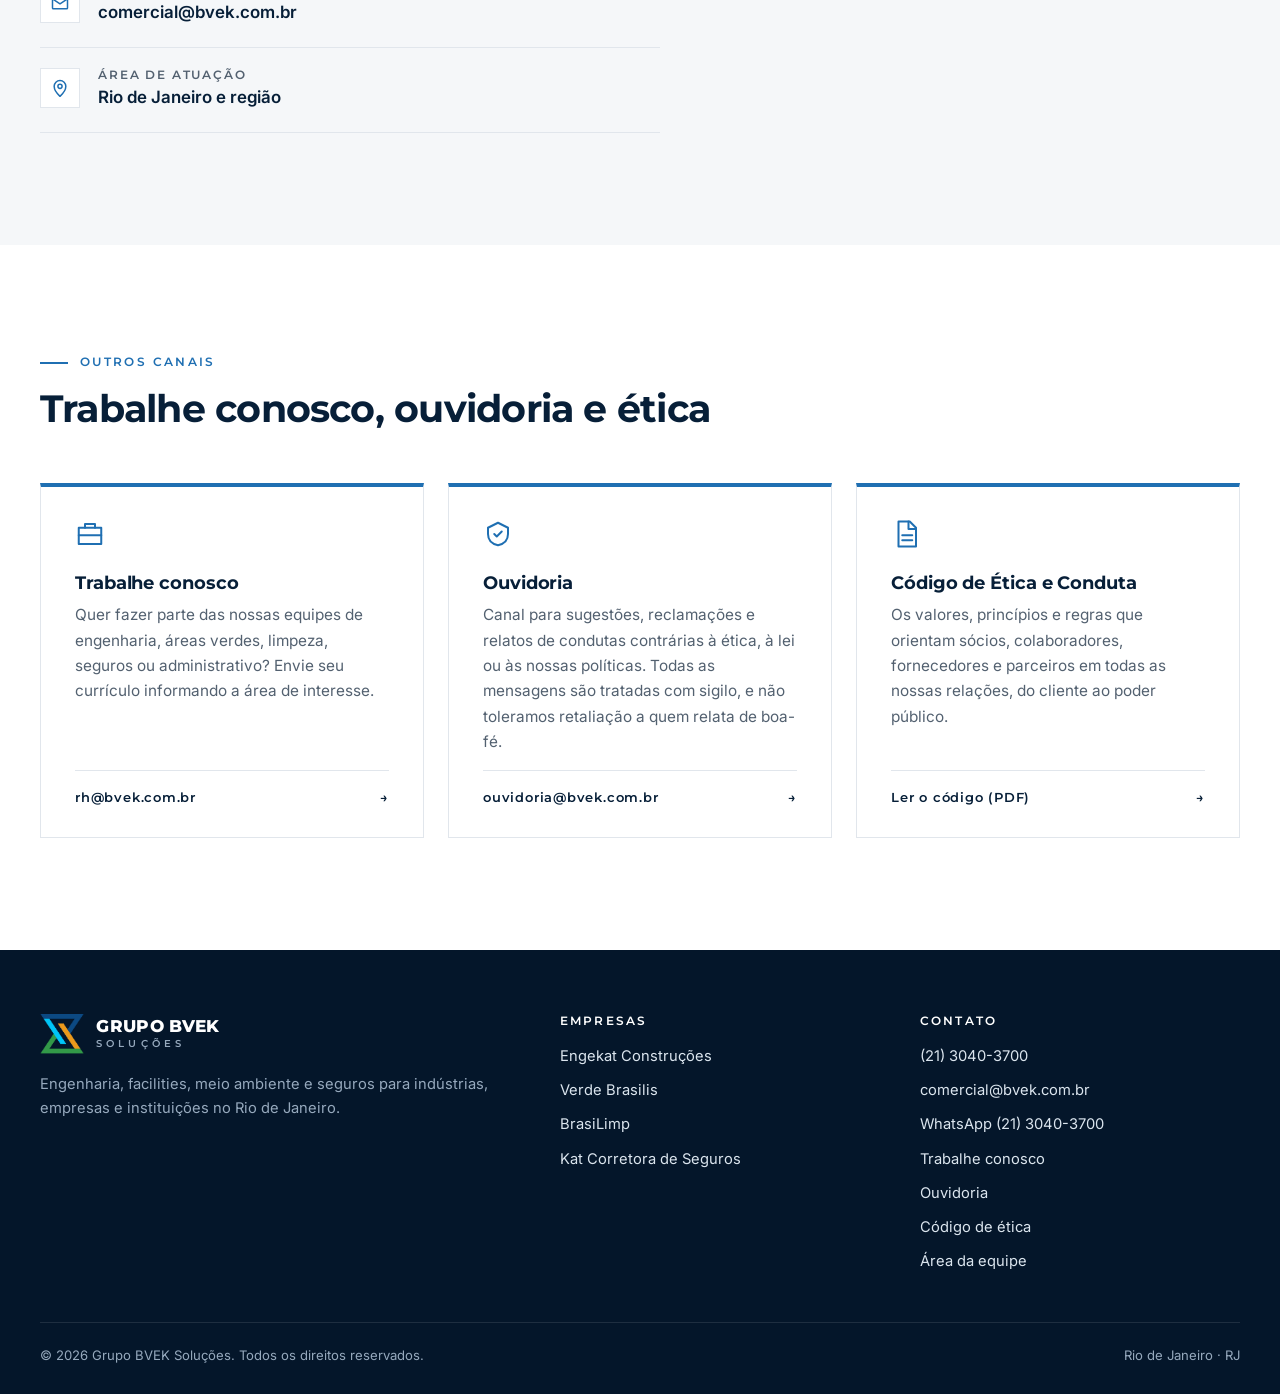
==== commit 39c25762: "Site: código de ética (PDF) na seção de canais Co-Authored-By: Claude Opus 5.5 <noreply@anthropic.co" ====
--- a/site/index.html
+++ b/site/index.html
@@ -512,9 +512,9 @@
     <div class="wrap">
       <div class="titulo-secao">
         <span class="rotulo">Outros canais</span>
-        <h2>Trabalhe conosco e ouvidoria</h2>
-      </div>
-      <div class="grade g2">
+        <h2>Trabalhe conosco, ouvidoria e ética</h2>
+      </div>
+      <div class="grade g3">
         <div class="canal" id="trabalhe-conosco">
           <div class="icone"><svg viewBox="0 0 24 24" fill="none" stroke="currentColor" stroke-width="1.6" stroke-linecap="round" stroke-linejoin="round"><rect x="3" y="7" width="18" height="13"/><path d="M8 7V4h8v3M3 13h18"/></svg></div>
           <h3>Trabalhe conosco</h3>
@@ -526,6 +526,12 @@
           <h3>Ouvidoria</h3>
           <p>Canal para sugestões, reclamações e relatos de condutas contrárias à ética, à lei ou às nossas políticas. Todas as mensagens são tratadas com sigilo, e não toleramos retaliação a quem relata de boa-fé.</p>
           <a class="link" href="mailto:ouvidoria@bvek.com.br?subject=Ouvidoria">ouvidoria@bvek.com.br <span aria-hidden="true">→</span></a>
+        </div>
+        <div class="canal" id="codigo-de-etica">
+          <div class="icone"><svg viewBox="0 0 24 24" fill="none" stroke="currentColor" stroke-width="1.6" stroke-linecap="round" stroke-linejoin="round"><path d="M6 2h9l5 5v15H6z"/><path d="M14 2v6h6M9 13h8M9 17h8"/></svg></div>
+          <h3>Código de Ética e Conduta</h3>
+          <p>Os valores, princípios e regras que orientam sócios, colaboradores, fornecedores e parceiros em todas as nossas relações, do cliente ao poder público.</p>
+          <a class="link" href="docs/codigo-de-etica.pdf" target="_blank" rel="noopener">Ler o código (PDF) <span aria-hidden="true">→</span></a>
         </div>
       </div>
     </div>
@@ -559,6 +565,7 @@
           <li><a href="https://wa.me/552130403700" target="_blank" rel="noopener">WhatsApp (21) 3040-3700</a></li>
           <li><a href="#trabalhe-conosco">Trabalhe conosco</a></li>
           <li><a href="#ouvidoria">Ouvidoria</a></li>
+          <li><a href="docs/codigo-de-etica.pdf" target="_blank" rel="noopener">Código de ética</a></li>
           <li><a href="https://grupo-bvek.vercel.app" rel="nofollow">Área da equipe</a></li>
         </ul>
       </div>
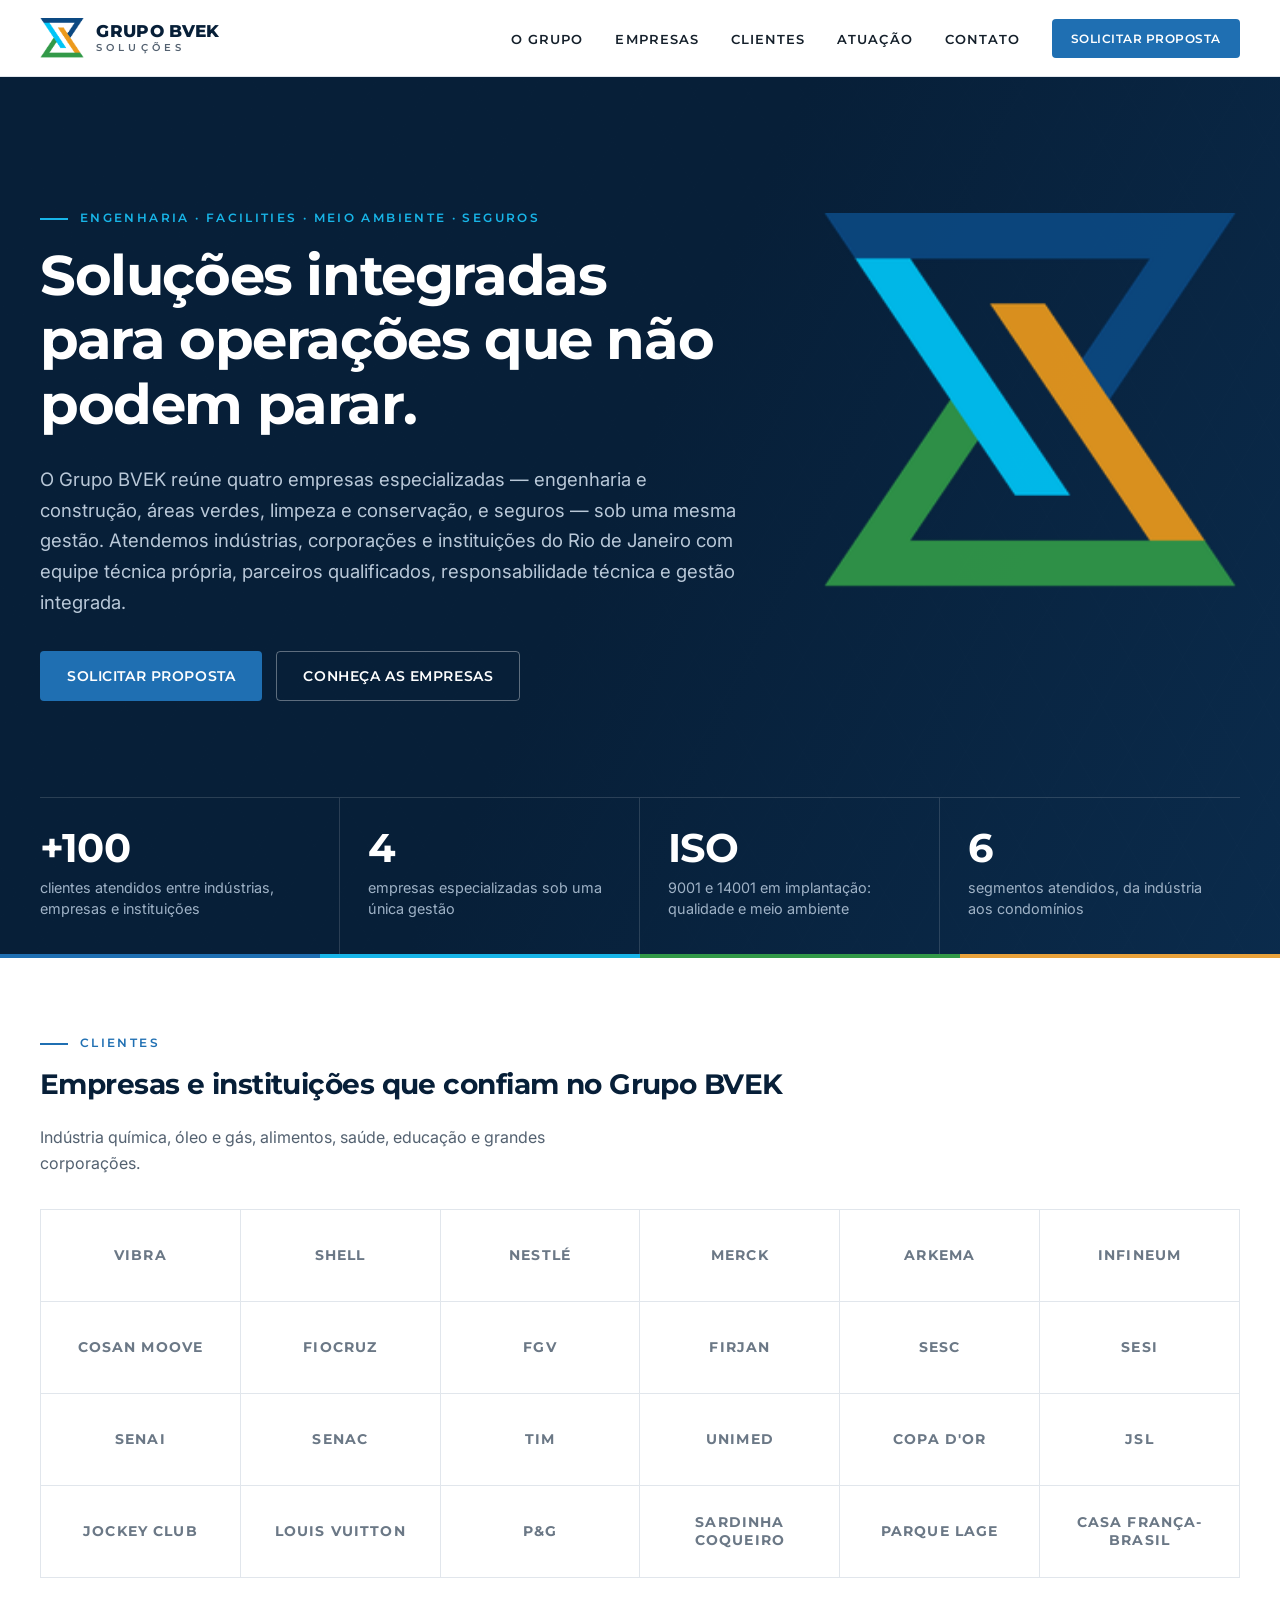
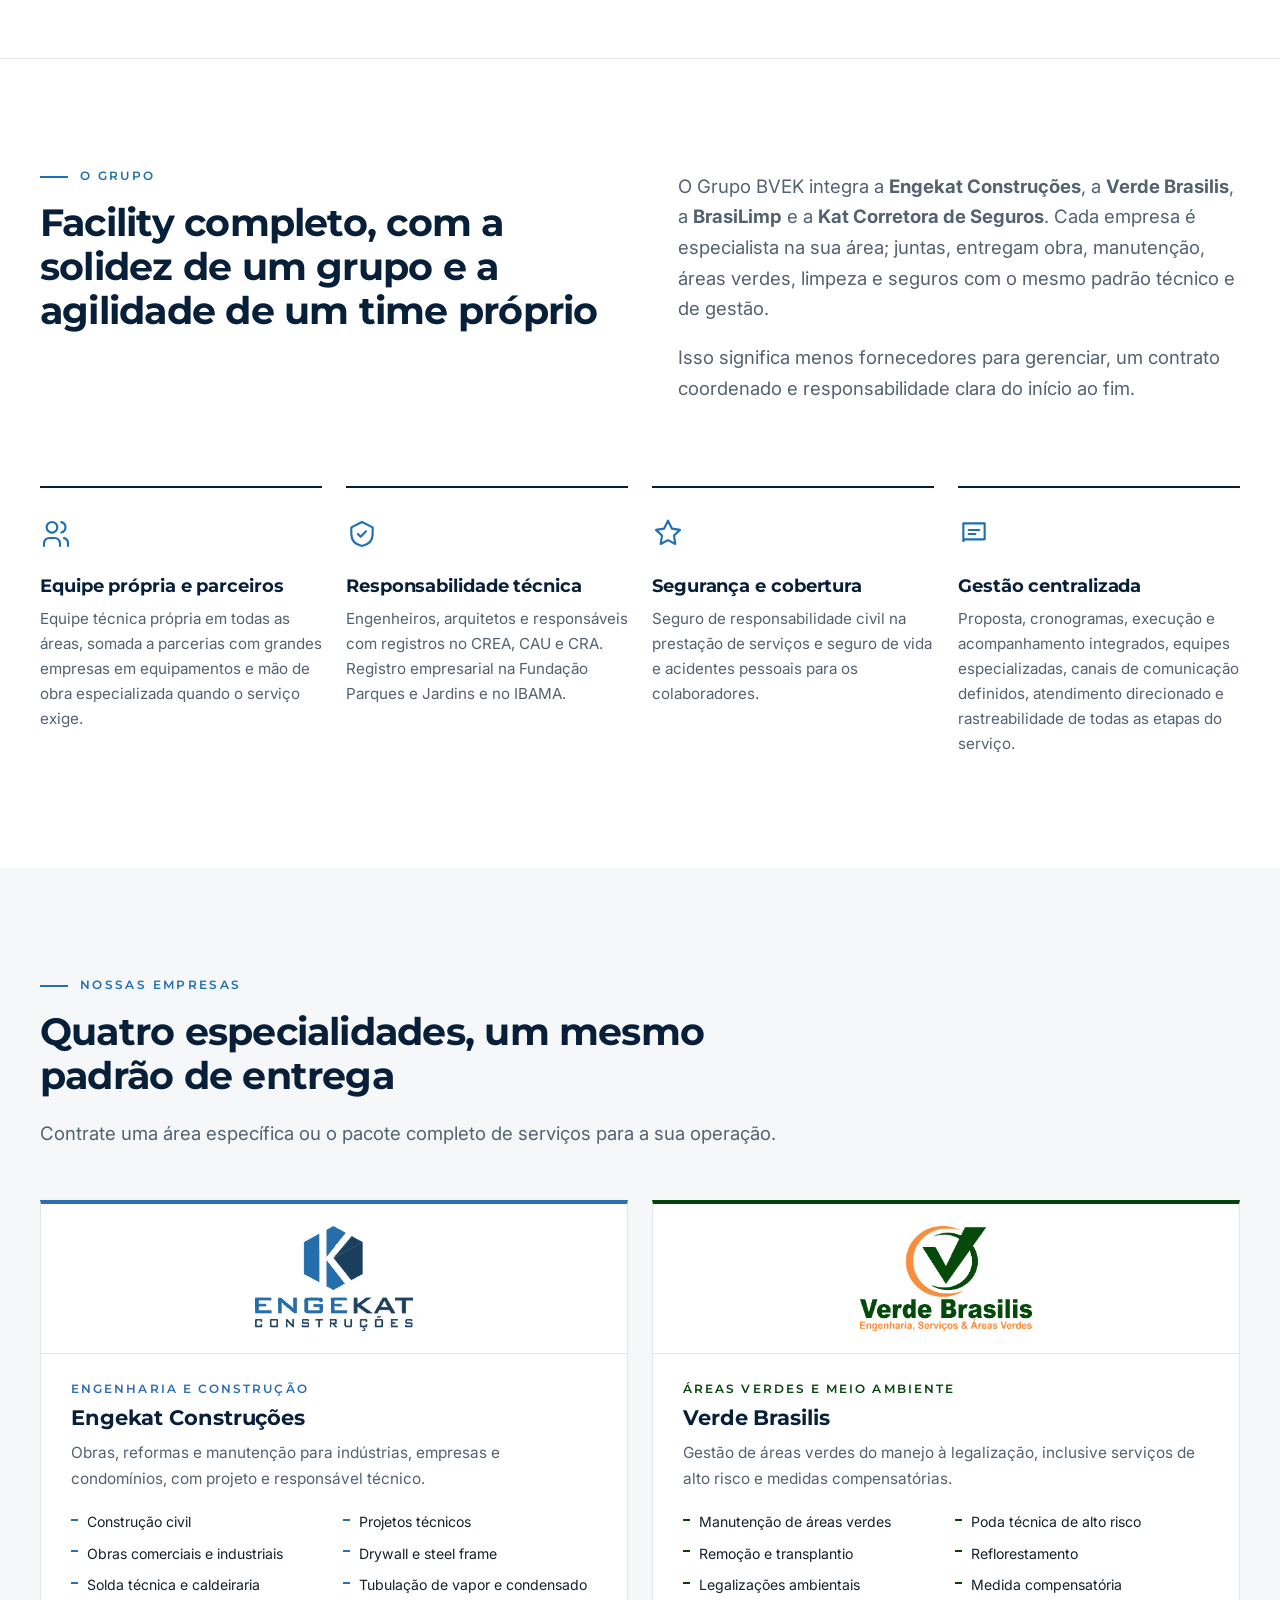
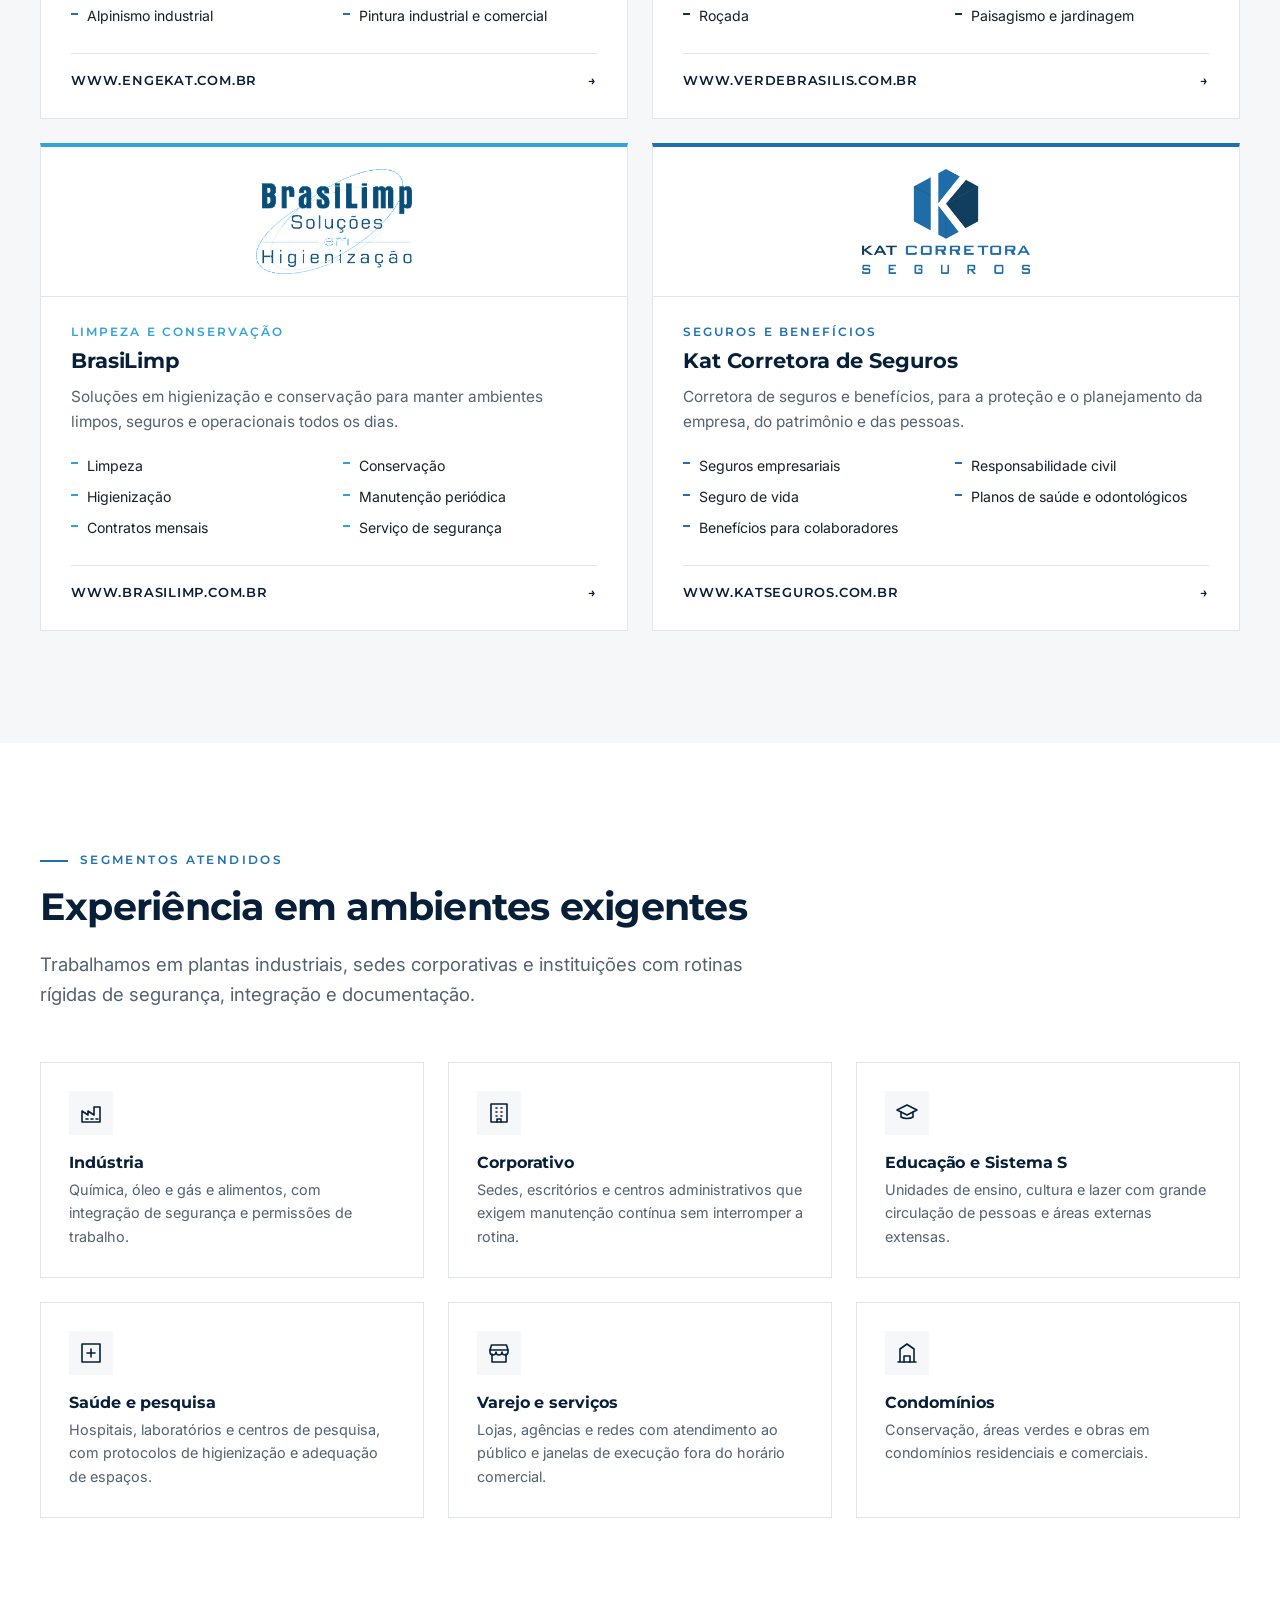
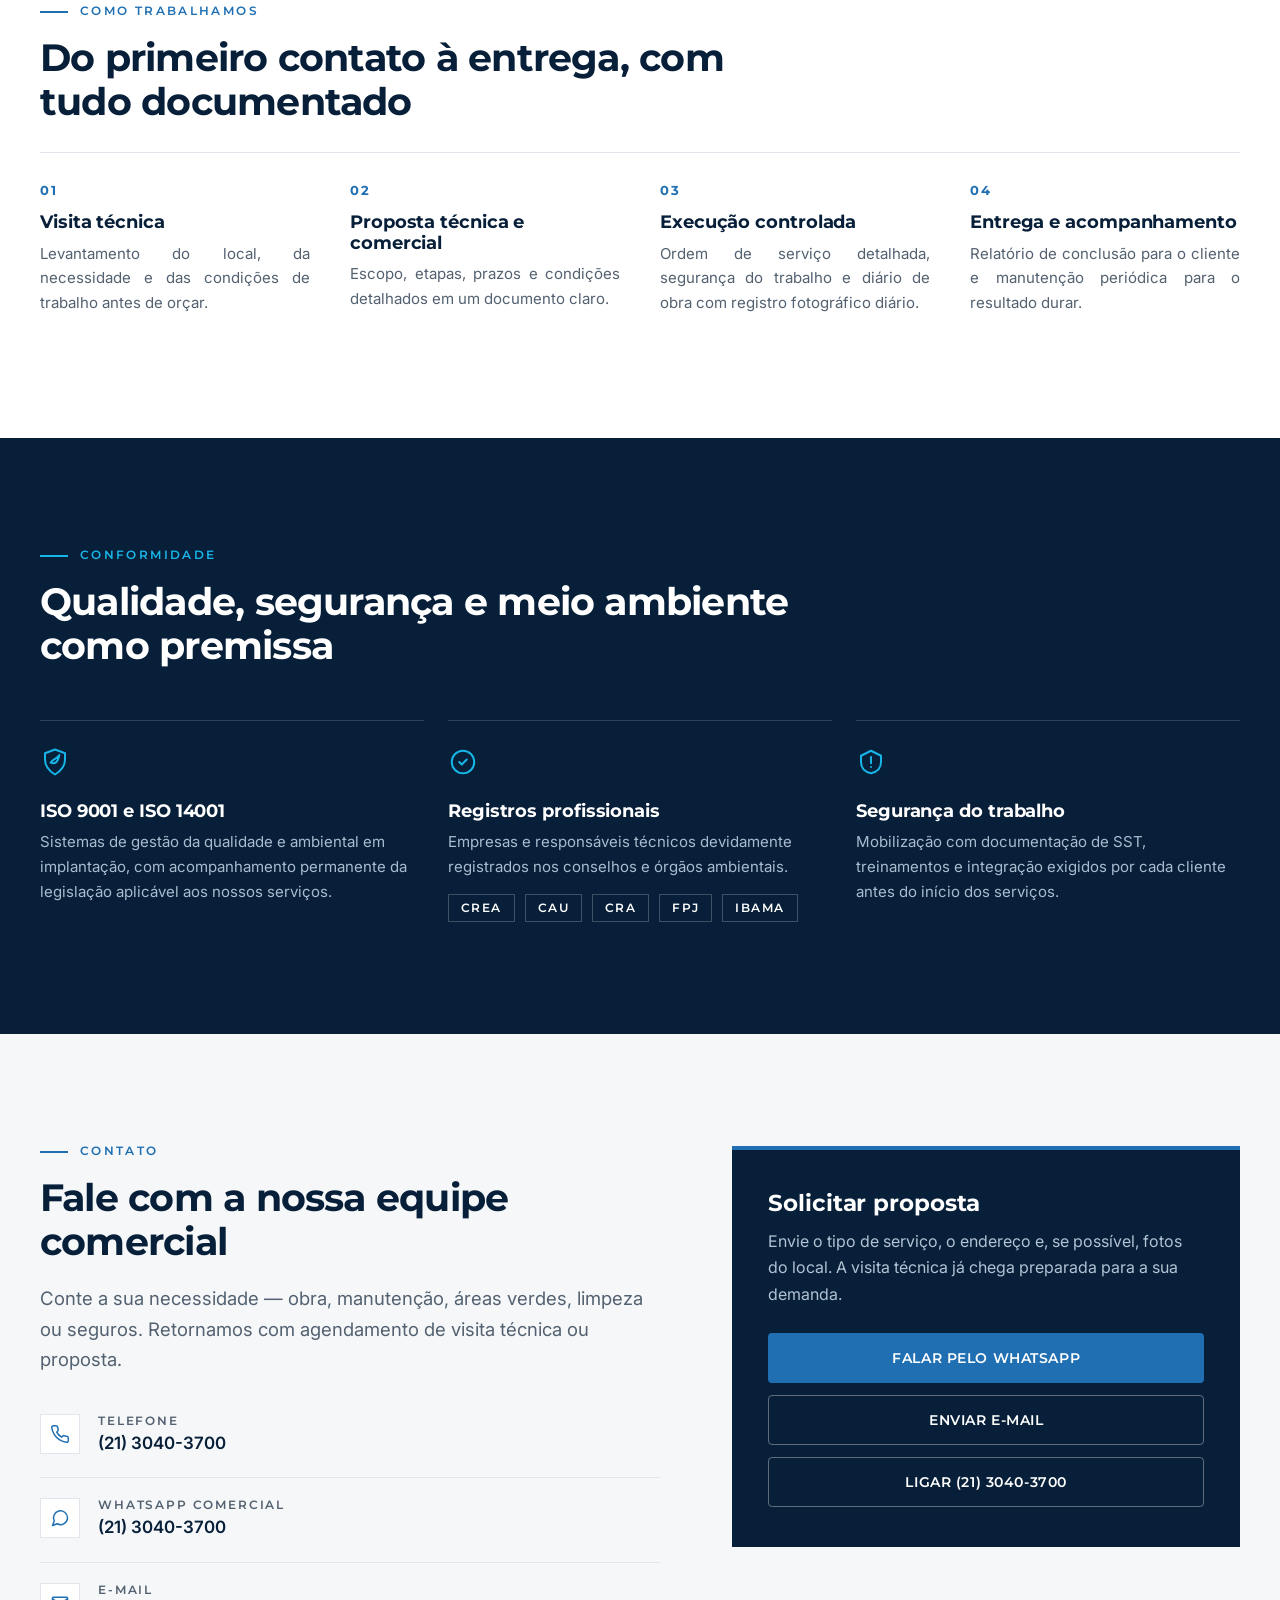
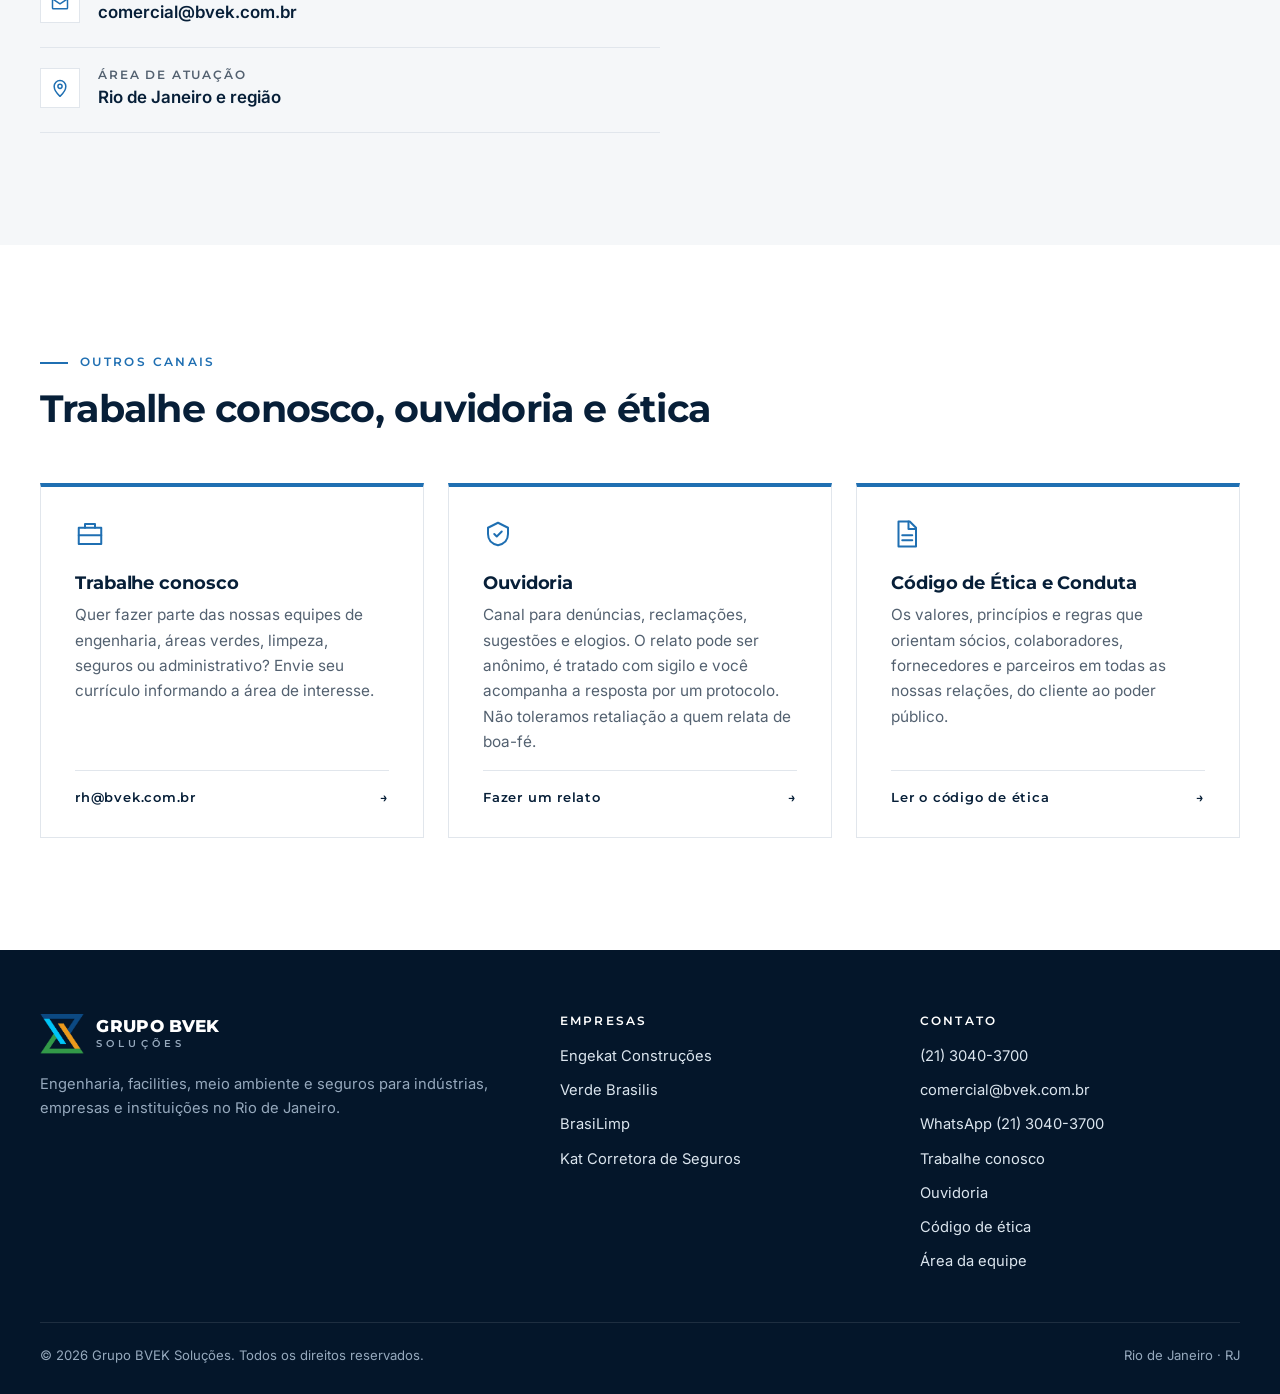
==== commit 4ef52c00: "CRM v60: ouvidoria do site no canal de denúncias; site com páginas de ouvidoria e código de ética Co" ====
--- a/site/index.html
+++ b/site/index.html
@@ -38,189 +38,7 @@
   ]
 }
 </script>
-<style>
-:root{
-  --navy:#071f38;--navy2:#0b2d4f;--azul:#0C4982;--azul2:#1f6fb2;--verde:#329948;--laranja:#E9A23B;--ciano:#18B5E8;
-  --ek:#2E6DB4;--vb:#03450A;--vb2:#E9792A;--bl:#0B4A76;--bl2:#2FA3DA;--ks:#1f6fb2;--ks2:#133e60;
-  --texto:#15202b;--texto2:#536170;--fundo2:#f5f7f9;--borda:#e1e6ec;--raio:4px;
-}
-*{box-sizing:border-box}
-html{scroll-behavior:smooth;scroll-padding-top:80px}
-body{margin:0;font-family:Inter,system-ui,-apple-system,"Segoe UI",Roboto,Arial,sans-serif;color:var(--texto);background:#fff;line-height:1.65;font-size:16px;-webkit-font-smoothing:antialiased}
-img{max-width:100%;height:auto;display:block}
-a{color:var(--azul)}
-h1,h2,h3{font-family:Montserrat,Inter,sans-serif;line-height:1.15;margin:0 0 .5em;color:var(--navy)}
-h1{font-size:clamp(2.1rem,4.6vw,3.5rem);font-weight:700;letter-spacing:-.025em}
-h2{font-size:clamp(1.65rem,3.2vw,2.4rem);font-weight:700;letter-spacing:-.02em}
-h3{font-size:1.12rem;font-weight:700;letter-spacing:-.005em}
-p{margin:0 0 1em}
-.wrap{width:min(1200px,100% - 40px);margin-inline:auto}
-.rotulo{display:flex;align-items:center;gap:12px;font:600 .74rem/1 Montserrat,sans-serif;letter-spacing:.2em;text-transform:uppercase;color:var(--azul2);margin-bottom:18px}
-.rotulo::before{content:"";width:28px;height:2px;background:currentColor}
-.secao{padding:clamp(64px,9vw,112px) 0}
-.secao.cinza{background:var(--fundo2)}
-.lead{font-size:clamp(1.04rem,1.6vw,1.16rem);color:var(--texto2);max-width:64ch}
-.btn{display:inline-flex;align-items:center;justify-content:center;gap:10px;padding:15px 26px;border-radius:var(--raio);font:600 .9rem Montserrat,sans-serif;letter-spacing:.04em;text-transform:uppercase;text-decoration:none;transition:background .15s,color .15s,border-color .15s;border:1px solid transparent}
-.btn svg{width:18px;height:18px}
-.btn-pri{background:var(--azul2);color:#fff}
-.btn-pri:hover{background:var(--azul)}
-.btn-cla{background:transparent;color:#fff;border-color:rgba(255,255,255,.35)}
-.btn-cla:hover{border-color:#fff}
-.btn-esc{background:transparent;color:var(--navy);border-color:var(--borda)}
-.btn-esc:hover{border-color:var(--navy)}
-
-/* topo */
-header{position:sticky;top:0;z-index:20;background:#fff;border-bottom:1px solid var(--borda)}
-.topo{display:flex;align-items:center;justify-content:space-between;height:76px}
-.marca{display:flex;align-items:center;gap:12px;text-decoration:none}
-.marca img{height:40px;width:auto}
-.marca span{font:800 1.06rem/1.05 Montserrat,sans-serif;color:var(--navy);letter-spacing:.02em}
-.marca small{display:block;font-weight:600;font-size:.6rem;letter-spacing:.42em;color:var(--texto2);margin-top:3px}
-nav ul{list-style:none;margin:0;padding:0;display:flex;gap:32px;align-items:center}
-nav a{text-decoration:none;color:var(--texto);font:600 .82rem Montserrat,sans-serif;letter-spacing:.08em;text-transform:uppercase}
-nav a:hover{color:var(--azul2)}
-nav .btn{padding:11px 18px;color:#fff;font-size:.78rem}
-.menu-btn{display:none;background:none;border:0;padding:8px;cursor:pointer;color:var(--navy)}
-@media (max-width:920px){
-  .menu-btn{display:block}
-  nav{position:absolute;top:76px;left:0;right:0;background:#fff;border-bottom:1px solid var(--borda);display:none}
-  nav.aberto{display:block}
-  nav ul{flex-direction:column;align-items:stretch;gap:0;padding:8px 20px 20px}
-  nav li a{display:block;padding:14px 4px;border-bottom:1px solid var(--fundo2)}
-  nav .btn{margin-top:12px}
-}
-
-/* hero */
-.hero{position:relative;overflow:hidden;background:var(--navy);color:#fff}
-.hero::before{content:"";position:absolute;inset:0;background:
-  linear-gradient(115deg,rgba(7,31,56,1) 0%,rgba(7,31,56,.96) 48%,rgba(11,45,79,.85) 100%),
-  repeating-linear-gradient(60deg,transparent 0 46px,rgba(255,255,255,.035) 46px 47px),
-  repeating-linear-gradient(-60deg,transparent 0 46px,rgba(255,255,255,.035) 46px 47px)}
-.hero::after{content:"";position:absolute;left:0;right:0;bottom:0;height:4px;background:linear-gradient(90deg,var(--azul2) 0 25%,var(--ciano) 25% 50%,var(--verde) 50% 75%,var(--laranja) 75% 100%)}
-.hero .wrap{position:relative;padding:clamp(72px,11vw,136px) 0 0}
-.hero .rotulo{color:var(--ciano)}
-.hero-simbolo{position:absolute;right:0;top:clamp(72px,11vw,136px);width:min(34vw,420px);opacity:.92;pointer-events:none}
-@media (max-width:980px){.hero-simbolo{display:none}}
-.hero h1{color:#fff;max-width:18ch}
-.hero .lead{color:#b9c8d8;max-width:58ch}
-.hero .acoes{display:flex;gap:14px;flex-wrap:wrap;margin-top:34px}
-.numeros{display:grid;grid-template-columns:repeat(4,1fr);margin-top:clamp(56px,8vw,96px);border-top:1px solid rgba(255,255,255,.14)}
-.numero{padding:30px 28px 38px 0;border-right:1px solid rgba(255,255,255,.14)}
-.numero+.numero{padding-left:28px}
-.numero:last-child{border-right:0}
-.numero strong{display:block;font:700 clamp(1.8rem,3.2vw,2.5rem)/1 Montserrat,sans-serif;color:#fff;letter-spacing:-.02em;margin-bottom:10px}
-.numero span{font-size:.9rem;color:#9fb2c6;line-height:1.45;display:block}
-@media (max-width:860px){.numeros{grid-template-columns:repeat(2,1fr)}.numero{padding:24px 16px 26px 0!important}.numero:nth-child(2){border-right:0}.numero:nth-child(n+3){border-top:1px solid rgba(255,255,255,.14)}.numero:nth-child(even){padding-left:16px!important}}
-
-/* clientes */
-.clientes{padding:clamp(56px,7vw,80px) 0;border-bottom:1px solid var(--borda)}
-.clientes .cab{display:flex;justify-content:space-between;align-items:flex-end;gap:24px;flex-wrap:wrap;margin-bottom:32px}
-.clientes .cab p{margin:0;color:var(--texto2);max-width:52ch}
-.clientes h2{font-size:clamp(1.35rem,2.4vw,1.75rem);margin:0}
-.parede{display:grid;grid-template-columns:repeat(6,1fr);border-top:1px solid var(--borda);border-left:1px solid var(--borda)}
-.parede span{display:flex;align-items:center;justify-content:center;text-align:center;min-height:92px;padding:14px 10px;border-right:1px solid var(--borda);border-bottom:1px solid var(--borda);font:700 .9rem/1.25 Montserrat,sans-serif;letter-spacing:.08em;text-transform:uppercase;color:#6b7886;transition:color .15s,background .15s}
-.parede span:hover{color:var(--navy);background:var(--fundo2)}
-@media (max-width:980px){.parede{grid-template-columns:repeat(4,1fr)}}
-@media (max-width:620px){.parede{grid-template-columns:repeat(3,1fr)}.parede span{min-height:64px;font-size:.68rem;letter-spacing:.04em;padding:10px 4px}}
-
-/* grades */
-.grade{display:grid;gap:24px}
-.g4{grid-template-columns:repeat(4,1fr)}
-.g3{grid-template-columns:repeat(3,1fr)}
-.g2{grid-template-columns:repeat(2,1fr)}
-@media (max-width:980px){.g4,.g3{grid-template-columns:repeat(2,1fr)}.g2{grid-template-columns:1fr}}
-@media (max-width:580px){.g4,.g3{grid-template-columns:1fr}}
-.titulo-secao{max-width:760px;margin-bottom:52px}
-
-/* o grupo */
-.dupla{display:grid;grid-template-columns:1fr 1fr;gap:clamp(32px,6vw,80px);align-items:start;margin-bottom:64px}
-.dupla .lead{max-width:none}
-@media (max-width:860px){.dupla{grid-template-columns:1fr}}
-.pilar{padding:30px 0 0;border-top:2px solid var(--navy)}
-.pilar .icone{width:40px;height:40px;color:var(--azul2);margin-bottom:18px}
-.pilar .icone svg{width:32px;height:32px}
-.pilar p{color:var(--texto2);margin:0;font-size:.95rem}
-
-/* empresas */
-.empresa{display:flex;flex-direction:column;background:#fff;border:1px solid var(--borda);border-top:4px solid var(--c1)}
-.empresa .logo{height:150px;display:flex;align-items:center;justify-content:center;border-bottom:1px solid var(--borda);padding:22px}
-.empresa a.logo{transition:background .15s}.empresa a.logo:hover{background:var(--fundo2)}
-.empresa .logo img{max-height:100%;max-width:220px;width:auto;object-fit:contain}
-.empresa .corpo{padding:28px 30px 30px;display:flex;flex-direction:column;flex:1}
-.empresa .area{font:600 .72rem Montserrat,sans-serif;letter-spacing:.18em;text-transform:uppercase;margin-bottom:10px;color:var(--c1)}
-.empresa h3{font-size:1.3rem}
-.empresa p{color:var(--texto2);font-size:.96rem}
-.empresa ul{list-style:none;padding:0;margin:4px 0 26px;display:grid;grid-template-columns:1fr 1fr;gap:8px 18px}
-.empresa li{font-size:.88rem;color:var(--texto);padding-left:16px;position:relative}
-.empresa li::before{content:"";position:absolute;left:0;top:.62em;width:7px;height:2px;background:var(--c1)}
-@media (max-width:480px){.empresa ul{grid-template-columns:1fr}}
-.empresa .link{margin-top:auto;padding-top:18px;border-top:1px solid var(--borda);font:600 .82rem Montserrat,sans-serif;letter-spacing:.06em;text-transform:uppercase;text-decoration:none;color:var(--navy);display:flex;justify-content:space-between;align-items:center}
-.empresa .link:hover{color:var(--c1)}
-.ek{--c1:var(--ek)}.vb{--c1:var(--vb)}.bl{--c1:var(--bl2)}.ks{--c1:var(--ks)}
-
-/* segmentos */
-.segmento{background:#fff;border:1px solid var(--borda);padding:28px}
-.segmento .icone{width:44px;height:44px;display:grid;place-items:center;background:var(--fundo2);color:var(--navy);margin-bottom:18px}
-.segmento .icone svg{width:24px;height:24px}
-.segmento h3{font-size:1.02rem;margin-bottom:6px}
-.segmento p{color:var(--texto2);margin:0;font-size:.9rem}
-
-/* como trabalhamos */
-.passos{display:grid;grid-template-columns:repeat(4,1fr);column-gap:40px;row-gap:8px;border-top:1px solid var(--borda)}
-@media (max-width:980px){.passos{grid-template-columns:repeat(2,1fr)}}
-@media (max-width:580px){.passos{grid-template-columns:1fr}}
-.passo{padding:30px 0 10px}
-.passo .n{font:700 .8rem Montserrat,sans-serif;letter-spacing:.18em;color:var(--azul2);display:block;margin-bottom:14px}
-.passo p{color:var(--texto2);margin:0;font-size:.94rem;text-align:justify;hyphens:auto;-webkit-hyphens:auto}
-
-/* conformidade */
-.conformidade{background:var(--navy);color:#c3d1df}
-.conformidade h2,.conformidade h3{color:#fff}
-.conformidade .rotulo{color:var(--ciano)}
-.conformidade .lead{color:#a9bccf}
-.item-conf{border-top:1px solid rgba(255,255,255,.16);padding-top:26px}
-.item-conf .icone{color:var(--ciano);margin-bottom:16px}
-.item-conf .icone svg{width:30px;height:30px}
-.item-conf p{margin:0;font-size:.94rem;color:#a9bccf}
-/* canais */
-.canal{display:flex;flex-direction:column;background:#fff;border:1px solid var(--borda);border-top:4px solid var(--azul2);padding:32px 34px}
-.canal .icone{color:var(--azul2);margin-bottom:16px}.canal .icone svg{width:30px;height:30px}
-.canal p{color:var(--texto2);font-size:.96rem}
-.canal .link{margin-top:auto;padding-top:18px;border-top:1px solid var(--borda);font:600 .82rem Montserrat,sans-serif;letter-spacing:.06em;text-decoration:none;color:var(--navy);display:flex;justify-content:space-between;align-items:center}
-.canal .link:hover{color:var(--azul2)}
-.registros{display:flex;flex-wrap:wrap;gap:10px;margin-top:14px}
-.registros span{border:1px solid rgba(255,255,255,.22);padding:6px 12px;font:600 .74rem Montserrat,sans-serif;letter-spacing:.12em;color:#fff}
-
-/* contato */
-.contato{display:grid;grid-template-columns:1.1fr .9fr;gap:clamp(32px,6vw,72px);align-items:start}
-@media (max-width:860px){.contato{grid-template-columns:1fr}}
-.contato .linha{display:flex;gap:18px;align-items:flex-start;padding:20px 0;border-bottom:1px solid var(--borda)}
-.contato .linha .icone{flex:none;width:40px;height:40px;display:grid;place-items:center;border:1px solid var(--borda);color:var(--azul2);background:#fff}
-.contato .linha .icone svg{width:20px;height:20px}
-.contato .linha strong{display:block;font:600 .72rem Montserrat,sans-serif;letter-spacing:.16em;text-transform:uppercase;color:var(--texto2);margin-bottom:2px}
-.contato .linha a{font-weight:600;font-size:1.06rem;text-decoration:none;color:var(--navy)}
-.contato .linha a:hover{color:var(--azul2)}
-.cta{background:var(--navy);color:#fff;padding:40px 36px;border-top:4px solid var(--azul2)}
-.cta h3{color:#fff;font-size:1.45rem}
-.cta p{color:#b2c3d4}
-.cta .btns{display:grid;gap:12px;margin-top:26px}
-.cta .btn-pri{width:100%}
-.cta .btn-cla{width:100%}
-
-/* rodapé */
-footer{background:#04162a;color:#96a9bd;padding:64px 0 28px;font-size:.92rem}
-footer .grade-rod{display:grid;grid-template-columns:1.5fr 1fr 1fr;gap:40px}
-@media (max-width:760px){footer .grade-rod{grid-template-columns:1fr}}
-footer h4{color:#fff;font:600 .74rem Montserrat,sans-serif;letter-spacing:.18em;text-transform:uppercase;margin:0 0 16px}
-footer a{color:#dbe5ee;text-decoration:none}
-footer a:hover{color:#fff;text-decoration:underline}
-footer ul{list-style:none;padding:0;margin:0;display:grid;gap:10px}
-footer .base{border-top:1px solid rgba(255,255,255,.1);margin-top:48px;padding-top:22px;display:flex;justify-content:space-between;gap:12px;flex-wrap:wrap;font-size:.82rem}
-.marca-rod{display:flex;align-items:center;gap:12px;margin-bottom:18px}
-.marca-rod img{height:40px;width:auto}
-.marca-rod span{font:800 1.06rem/1.05 Montserrat,sans-serif;color:#fff;letter-spacing:.02em}
-.marca-rod small{display:block;font-weight:600;font-size:.6rem;letter-spacing:.42em;color:#96a9bd;margin-top:3px}
-</style>
+<link rel="stylesheet" href="css/site.css">
 </head>
 <body>
 
@@ -524,14 +342,14 @@
         <div class="canal" id="ouvidoria">
           <div class="icone"><svg viewBox="0 0 24 24" fill="none" stroke="currentColor" stroke-width="1.6" stroke-linecap="round" stroke-linejoin="round"><path d="M12 3l8 4v5c0 5-3.5 8-8 9-4.5-1-8-4-8-9V7z"/><path d="M9 12l2 2 4-4"/></svg></div>
           <h3>Ouvidoria</h3>
-          <p>Canal para sugestões, reclamações e relatos de condutas contrárias à ética, à lei ou às nossas políticas. Todas as mensagens são tratadas com sigilo, e não toleramos retaliação a quem relata de boa-fé.</p>
-          <a class="link" href="mailto:ouvidoria@bvek.com.br?subject=Ouvidoria">ouvidoria@bvek.com.br <span aria-hidden="true">→</span></a>
+          <p>Canal para denúncias, reclamações, sugestões e elogios. O relato pode ser anônimo, é tratado com sigilo e você acompanha a resposta por um protocolo. Não toleramos retaliação a quem relata de boa-fé.</p>
+          <a class="link" href="ouvidoria">Fazer um relato <span aria-hidden="true">→</span></a>
         </div>
         <div class="canal" id="codigo-de-etica">
           <div class="icone"><svg viewBox="0 0 24 24" fill="none" stroke="currentColor" stroke-width="1.6" stroke-linecap="round" stroke-linejoin="round"><path d="M6 2h9l5 5v15H6z"/><path d="M14 2v6h6M9 13h8M9 17h8"/></svg></div>
           <h3>Código de Ética e Conduta</h3>
           <p>Os valores, princípios e regras que orientam sócios, colaboradores, fornecedores e parceiros em todas as nossas relações, do cliente ao poder público.</p>
-          <a class="link" href="docs/codigo-de-etica.pdf" target="_blank" rel="noopener">Ler o código (PDF) <span aria-hidden="true">→</span></a>
+          <a class="link" href="codigo-de-etica">Ler o código de ética <span aria-hidden="true">→</span></a>
         </div>
       </div>
     </div>
@@ -564,8 +382,8 @@
           <li><a href="mailto:comercial@bvek.com.br">comercial@bvek.com.br</a></li>
           <li><a href="https://wa.me/552130403700" target="_blank" rel="noopener">WhatsApp (21) 3040-3700</a></li>
           <li><a href="#trabalhe-conosco">Trabalhe conosco</a></li>
-          <li><a href="#ouvidoria">Ouvidoria</a></li>
-          <li><a href="docs/codigo-de-etica.pdf" target="_blank" rel="noopener">Código de ética</a></li>
+          <li><a href="ouvidoria">Ouvidoria</a></li>
+          <li><a href="codigo-de-etica">Código de ética</a></li>
           <li><a href="https://grupo-bvek.vercel.app" rel="nofollow">Área da equipe</a></li>
         </ul>
       </div>
--- a/site/css/site.css
+++ b/site/css/site.css
@@ -0,0 +1,252 @@
+:root{
+  --navy:#071f38;--navy2:#0b2d4f;--azul:#0C4982;--azul2:#1f6fb2;--verde:#329948;--laranja:#E9A23B;--ciano:#18B5E8;
+  --ek:#2E6DB4;--vb:#03450A;--vb2:#E9792A;--bl:#0B4A76;--bl2:#2FA3DA;--ks:#1f6fb2;--ks2:#133e60;
+  --texto:#15202b;--texto2:#536170;--fundo2:#f5f7f9;--borda:#e1e6ec;--raio:4px;
+}
+*{box-sizing:border-box}
+html{scroll-behavior:smooth;scroll-padding-top:80px}
+body{margin:0;font-family:Inter,system-ui,-apple-system,"Segoe UI",Roboto,Arial,sans-serif;color:var(--texto);background:#fff;line-height:1.65;font-size:16px;-webkit-font-smoothing:antialiased}
+img{max-width:100%;height:auto;display:block}
+a{color:var(--azul)}
+h1,h2,h3{font-family:Montserrat,Inter,sans-serif;line-height:1.15;margin:0 0 .5em;color:var(--navy)}
+h1{font-size:clamp(2.1rem,4.6vw,3.5rem);font-weight:700;letter-spacing:-.025em}
+h2{font-size:clamp(1.65rem,3.2vw,2.4rem);font-weight:700;letter-spacing:-.02em}
+h3{font-size:1.12rem;font-weight:700;letter-spacing:-.005em}
+p{margin:0 0 1em}
+.wrap{width:min(1200px,100% - 40px);margin-inline:auto}
+.rotulo{display:flex;align-items:center;gap:12px;font:600 .74rem/1 Montserrat,sans-serif;letter-spacing:.2em;text-transform:uppercase;color:var(--azul2);margin-bottom:18px}
+.rotulo::before{content:"";width:28px;height:2px;background:currentColor}
+.secao{padding:clamp(64px,9vw,112px) 0}
+.secao.cinza{background:var(--fundo2)}
+.lead{font-size:clamp(1.04rem,1.6vw,1.16rem);color:var(--texto2);max-width:64ch}
+.btn{display:inline-flex;align-items:center;justify-content:center;gap:10px;padding:15px 26px;border-radius:var(--raio);font:600 .9rem Montserrat,sans-serif;letter-spacing:.04em;text-transform:uppercase;text-decoration:none;transition:background .15s,color .15s,border-color .15s;border:1px solid transparent}
+.btn svg{width:18px;height:18px}
+.btn-pri{background:var(--azul2);color:#fff}
+.btn-pri:hover{background:var(--azul)}
+.btn-cla{background:transparent;color:#fff;border-color:rgba(255,255,255,.35)}
+.btn-cla:hover{border-color:#fff}
+.btn-esc{background:transparent;color:var(--navy);border-color:var(--borda)}
+.btn-esc:hover{border-color:var(--navy)}
+
+/* topo */
+header{position:sticky;top:0;z-index:20;background:#fff;border-bottom:1px solid var(--borda)}
+.topo{display:flex;align-items:center;justify-content:space-between;height:76px}
+.marca{display:flex;align-items:center;gap:12px;text-decoration:none}
+.marca img{height:40px;width:auto}
+.marca span{font:800 1.06rem/1.05 Montserrat,sans-serif;color:var(--navy);letter-spacing:.02em}
+.marca small{display:block;font-weight:600;font-size:.6rem;letter-spacing:.42em;color:var(--texto2);margin-top:3px}
+nav ul{list-style:none;margin:0;padding:0;display:flex;gap:32px;align-items:center}
+nav a{text-decoration:none;color:var(--texto);font:600 .82rem Montserrat,sans-serif;letter-spacing:.08em;text-transform:uppercase}
+nav a:hover{color:var(--azul2)}
+nav .btn{padding:11px 18px;color:#fff;font-size:.78rem}
+.menu-btn{display:none;background:none;border:0;padding:8px;cursor:pointer;color:var(--navy)}
+@media (max-width:920px){
+  .menu-btn{display:block}
+  nav{position:absolute;top:76px;left:0;right:0;background:#fff;border-bottom:1px solid var(--borda);display:none}
+  nav.aberto{display:block}
+  nav ul{flex-direction:column;align-items:stretch;gap:0;padding:8px 20px 20px}
+  nav li a{display:block;padding:14px 4px;border-bottom:1px solid var(--fundo2)}
+  nav .btn{margin-top:12px}
+}
+
+/* hero */
+.hero{position:relative;overflow:hidden;background:var(--navy);color:#fff}
+.hero::before{content:"";position:absolute;inset:0;background:
+  linear-gradient(115deg,rgba(7,31,56,1) 0%,rgba(7,31,56,.96) 48%,rgba(11,45,79,.85) 100%),
+  repeating-linear-gradient(60deg,transparent 0 46px,rgba(255,255,255,.035) 46px 47px),
+  repeating-linear-gradient(-60deg,transparent 0 46px,rgba(255,255,255,.035) 46px 47px)}
+.hero::after{content:"";position:absolute;left:0;right:0;bottom:0;height:4px;background:linear-gradient(90deg,var(--azul2) 0 25%,var(--ciano) 25% 50%,var(--verde) 50% 75%,var(--laranja) 75% 100%)}
+.hero .wrap{position:relative;padding:clamp(72px,11vw,136px) 0 0}
+.hero .rotulo{color:var(--ciano)}
+.hero-simbolo{position:absolute;right:0;top:clamp(72px,11vw,136px);width:min(34vw,420px);opacity:.92;pointer-events:none}
+@media (max-width:980px){.hero-simbolo{display:none}}
+.hero h1{color:#fff;max-width:18ch}
+.hero .lead{color:#b9c8d8;max-width:58ch}
+.hero .acoes{display:flex;gap:14px;flex-wrap:wrap;margin-top:34px}
+.numeros{display:grid;grid-template-columns:repeat(4,1fr);margin-top:clamp(56px,8vw,96px);border-top:1px solid rgba(255,255,255,.14)}
+.numero{padding:30px 28px 38px 0;border-right:1px solid rgba(255,255,255,.14)}
+.numero+.numero{padding-left:28px}
+.numero:last-child{border-right:0}
+.numero strong{display:block;font:700 clamp(1.8rem,3.2vw,2.5rem)/1 Montserrat,sans-serif;color:#fff;letter-spacing:-.02em;margin-bottom:10px}
+.numero span{font-size:.9rem;color:#9fb2c6;line-height:1.45;display:block}
+@media (max-width:860px){.numeros{grid-template-columns:repeat(2,1fr)}.numero{padding:24px 16px 26px 0!important}.numero:nth-child(2){border-right:0}.numero:nth-child(n+3){border-top:1px solid rgba(255,255,255,.14)}.numero:nth-child(even){padding-left:16px!important}}
+
+/* clientes */
+.clientes{padding:clamp(56px,7vw,80px) 0;border-bottom:1px solid var(--borda)}
+.clientes .cab{display:flex;justify-content:space-between;align-items:flex-end;gap:24px;flex-wrap:wrap;margin-bottom:32px}
+.clientes .cab p{margin:0;color:var(--texto2);max-width:52ch}
+.clientes h2{font-size:clamp(1.35rem,2.4vw,1.75rem);margin:0}
+.parede{display:grid;grid-template-columns:repeat(6,1fr);border-top:1px solid var(--borda);border-left:1px solid var(--borda)}
+.parede span{display:flex;align-items:center;justify-content:center;text-align:center;min-height:92px;padding:14px 10px;border-right:1px solid var(--borda);border-bottom:1px solid var(--borda);font:700 .9rem/1.25 Montserrat,sans-serif;letter-spacing:.08em;text-transform:uppercase;color:#6b7886;transition:color .15s,background .15s}
+.parede span:hover{color:var(--navy);background:var(--fundo2)}
+@media (max-width:980px){.parede{grid-template-columns:repeat(4,1fr)}}
+@media (max-width:620px){.parede{grid-template-columns:repeat(3,1fr)}.parede span{min-height:64px;font-size:.68rem;letter-spacing:.04em;padding:10px 4px}}
+
+/* grades */
+.grade{display:grid;gap:24px}
+.g4{grid-template-columns:repeat(4,1fr)}
+.g3{grid-template-columns:repeat(3,1fr)}
+.g2{grid-template-columns:repeat(2,1fr)}
+@media (max-width:980px){.g4,.g3{grid-template-columns:repeat(2,1fr)}.g2{grid-template-columns:1fr}}
+@media (max-width:580px){.g4,.g3{grid-template-columns:1fr}}
+.titulo-secao{max-width:760px;margin-bottom:52px}
+
+/* o grupo */
+.dupla{display:grid;grid-template-columns:1fr 1fr;gap:clamp(32px,6vw,80px);align-items:start;margin-bottom:64px}
+.dupla .lead{max-width:none}
+@media (max-width:860px){.dupla{grid-template-columns:1fr}}
+.pilar{padding:30px 0 0;border-top:2px solid var(--navy)}
+.pilar .icone{width:40px;height:40px;color:var(--azul2);margin-bottom:18px}
+.pilar .icone svg{width:32px;height:32px}
+.pilar p{color:var(--texto2);margin:0;font-size:.95rem}
+
+/* empresas */
+.empresa{display:flex;flex-direction:column;background:#fff;border:1px solid var(--borda);border-top:4px solid var(--c1)}
+.empresa .logo{height:150px;display:flex;align-items:center;justify-content:center;border-bottom:1px solid var(--borda);padding:22px}
+.empresa a.logo{transition:background .15s}.empresa a.logo:hover{background:var(--fundo2)}
+.empresa .logo img{max-height:100%;max-width:220px;width:auto;object-fit:contain}
+.empresa .corpo{padding:28px 30px 30px;display:flex;flex-direction:column;flex:1}
+.empresa .area{font:600 .72rem Montserrat,sans-serif;letter-spacing:.18em;text-transform:uppercase;margin-bottom:10px;color:var(--c1)}
+.empresa h3{font-size:1.3rem}
+.empresa p{color:var(--texto2);font-size:.96rem}
+.empresa ul{list-style:none;padding:0;margin:4px 0 26px;display:grid;grid-template-columns:1fr 1fr;gap:8px 18px}
+.empresa li{font-size:.88rem;color:var(--texto);padding-left:16px;position:relative}
+.empresa li::before{content:"";position:absolute;left:0;top:.62em;width:7px;height:2px;background:var(--c1)}
+@media (max-width:480px){.empresa ul{grid-template-columns:1fr}}
+.empresa .link{margin-top:auto;padding-top:18px;border-top:1px solid var(--borda);font:600 .82rem Montserrat,sans-serif;letter-spacing:.06em;text-transform:uppercase;text-decoration:none;color:var(--navy);display:flex;justify-content:space-between;align-items:center}
+.empresa .link:hover{color:var(--c1)}
+.ek{--c1:var(--ek)}.vb{--c1:var(--vb)}.bl{--c1:var(--bl2)}.ks{--c1:var(--ks)}
+
+/* segmentos */
+.segmento{background:#fff;border:1px solid var(--borda);padding:28px}
+.segmento .icone{width:44px;height:44px;display:grid;place-items:center;background:var(--fundo2);color:var(--navy);margin-bottom:18px}
+.segmento .icone svg{width:24px;height:24px}
+.segmento h3{font-size:1.02rem;margin-bottom:6px}
+.segmento p{color:var(--texto2);margin:0;font-size:.9rem}
+
+/* como trabalhamos */
+.passos{display:grid;grid-template-columns:repeat(4,1fr);column-gap:40px;row-gap:8px;border-top:1px solid var(--borda)}
+@media (max-width:980px){.passos{grid-template-columns:repeat(2,1fr)}}
+@media (max-width:580px){.passos{grid-template-columns:1fr}}
+.passo{padding:30px 0 10px}
+.passo .n{font:700 .8rem Montserrat,sans-serif;letter-spacing:.18em;color:var(--azul2);display:block;margin-bottom:14px}
+.passo p{color:var(--texto2);margin:0;font-size:.94rem;text-align:justify;hyphens:auto;-webkit-hyphens:auto}
+
+/* conformidade */
+.conformidade{background:var(--navy);color:#c3d1df}
+.conformidade h2,.conformidade h3{color:#fff}
+.conformidade .rotulo{color:var(--ciano)}
+.conformidade .lead{color:#a9bccf}
+.item-conf{border-top:1px solid rgba(255,255,255,.16);padding-top:26px}
+.item-conf .icone{color:var(--ciano);margin-bottom:16px}
+.item-conf .icone svg{width:30px;height:30px}
+.item-conf p{margin:0;font-size:.94rem;color:#a9bccf}
+/* canais */
+.canal{display:flex;flex-direction:column;background:#fff;border:1px solid var(--borda);border-top:4px solid var(--azul2);padding:32px 34px}
+.canal .icone{color:var(--azul2);margin-bottom:16px}.canal .icone svg{width:30px;height:30px}
+.canal p{color:var(--texto2);font-size:.96rem}
+.canal .link{margin-top:auto;padding-top:18px;border-top:1px solid var(--borda);font:600 .82rem Montserrat,sans-serif;letter-spacing:.06em;text-decoration:none;color:var(--navy);display:flex;justify-content:space-between;align-items:center}
+.canal .link:hover{color:var(--azul2)}
+.registros{display:flex;flex-wrap:wrap;gap:10px;margin-top:14px}
+.registros span{border:1px solid rgba(255,255,255,.22);padding:6px 12px;font:600 .74rem Montserrat,sans-serif;letter-spacing:.12em;color:#fff}
+
+/* contato */
+.contato{display:grid;grid-template-columns:1.1fr .9fr;gap:clamp(32px,6vw,72px);align-items:start}
+@media (max-width:860px){.contato{grid-template-columns:1fr}}
+.contato .linha{display:flex;gap:18px;align-items:flex-start;padding:20px 0;border-bottom:1px solid var(--borda)}
+.contato .linha .icone{flex:none;width:40px;height:40px;display:grid;place-items:center;border:1px solid var(--borda);color:var(--azul2);background:#fff}
+.contato .linha .icone svg{width:20px;height:20px}
+.contato .linha strong{display:block;font:600 .72rem Montserrat,sans-serif;letter-spacing:.16em;text-transform:uppercase;color:var(--texto2);margin-bottom:2px}
+.contato .linha a{font-weight:600;font-size:1.06rem;text-decoration:none;color:var(--navy)}
+.contato .linha a:hover{color:var(--azul2)}
+.cta{background:var(--navy);color:#fff;padding:40px 36px;border-top:4px solid var(--azul2)}
+.cta h3{color:#fff;font-size:1.45rem}
+.cta p{color:#b2c3d4}
+.cta .btns{display:grid;gap:12px;margin-top:26px}
+.cta .btn-pri{width:100%}
+.cta .btn-cla{width:100%}
+
+/* rodapé */
+footer{background:#04162a;color:#96a9bd;padding:64px 0 28px;font-size:.92rem}
+footer .grade-rod{display:grid;grid-template-columns:1.5fr 1fr 1fr;gap:40px}
+@media (max-width:760px){footer .grade-rod{grid-template-columns:1fr}}
+footer h4{color:#fff;font:600 .74rem Montserrat,sans-serif;letter-spacing:.18em;text-transform:uppercase;margin:0 0 16px}
+footer a{color:#dbe5ee;text-decoration:none}
+footer a:hover{color:#fff;text-decoration:underline}
+footer ul{list-style:none;padding:0;margin:0;display:grid;gap:10px}
+footer .base{border-top:1px solid rgba(255,255,255,.1);margin-top:48px;padding-top:22px;display:flex;justify-content:space-between;gap:12px;flex-wrap:wrap;font-size:.82rem}
+.marca-rod{display:flex;align-items:center;gap:12px;margin-bottom:18px}
+.marca-rod img{height:40px;width:auto}
+.marca-rod span{font:800 1.06rem/1.05 Montserrat,sans-serif;color:#fff;letter-spacing:.02em}
+.marca-rod small{display:block;font-weight:600;font-size:.6rem;letter-spacing:.42em;color:#96a9bd;margin-top:3px}
+
+/* páginas internas (ouvidoria, código de ética) */
+.pg-topo{background:var(--navy);color:#fff;padding:clamp(56px,8vw,96px) 0 clamp(44px,6vw,72px);position:relative}
+.pg-topo::after{content:"";position:absolute;left:0;right:0;bottom:0;height:4px;background:linear-gradient(90deg,var(--azul2) 0 25%,var(--ciano) 25% 50%,var(--verde) 50% 75%,var(--laranja) 75% 100%)}
+.pg-topo h1{color:#fff;font-size:clamp(1.9rem,4vw,3rem);max-width:22ch}
+.pg-topo .rotulo{color:var(--ciano)}
+.pg-topo .lead{color:#b2c3d4;margin:0}
+.pg-topo .meta{margin-top:18px;font:600 .74rem Montserrat,sans-serif;letter-spacing:.14em;text-transform:uppercase;color:#7f95ab}
+.voltar{display:inline-flex;gap:8px;align-items:center;margin-bottom:22px;color:#b2c3d4;text-decoration:none;font:600 .74rem Montserrat,sans-serif;letter-spacing:.14em;text-transform:uppercase}
+.voltar:hover{color:#fff}
+
+/* código de ética */
+.doc{display:grid;grid-template-columns:260px 1fr;gap:clamp(32px,5vw,72px);align-items:start}
+@media (max-width:900px){.doc{grid-template-columns:1fr}.doc .sumario{position:static}}
+.sumario{position:sticky;top:100px;border-top:4px solid var(--azul2);background:var(--fundo2);padding:22px 22px 18px}
+.sumario h2{font-size:.74rem;letter-spacing:.18em;text-transform:uppercase;margin-bottom:12px}
+.sumario ol{list-style:none;margin:0;padding:0;display:grid;gap:2px}
+.sumario a{display:block;padding:6px 0;font-size:.86rem;color:var(--texto2);text-decoration:none;line-height:1.35}
+.sumario a:hover{color:var(--azul2)}
+.texto{max-width:76ch}
+.texto section{scroll-margin-top:96px;padding-bottom:36px;margin-bottom:36px;border-bottom:1px solid var(--borda)}
+.texto section:last-child{border-bottom:0}
+.texto h2{font-size:clamp(1.3rem,2.2vw,1.65rem);display:flex;gap:14px;align-items:baseline}
+.texto h2 .n{font:700 .9rem Montserrat,sans-serif;color:var(--azul2);letter-spacing:.06em;flex:none}
+.texto h3{font-size:1.04rem;margin:28px 0 10px;color:var(--navy)}
+.texto h4{font:700 .8rem Montserrat,sans-serif;letter-spacing:.12em;text-transform:uppercase;color:var(--azul2);margin:24px 0 8px}
+.texto p,.texto li{color:#2f3d4a}
+.texto ol,.texto ul{padding-left:1.3em;margin:0 0 1em}
+.texto li{margin-bottom:6px}
+.texto ol.alfa{list-style:lower-alpha}
+.texto .assina{font:600 .82rem Montserrat,sans-serif;letter-spacing:.08em;color:var(--texto2);text-transform:uppercase}
+.texto .valores{display:grid;grid-template-columns:1fr 1fr;gap:16px;margin:18px 0}
+@media (max-width:620px){.texto .valores{grid-template-columns:1fr}}
+.texto .valores div{border:1px solid var(--borda);border-top:3px solid var(--azul2);padding:16px 18px}
+.texto .valores h4{margin:0 0 6px}
+.texto .valores p{margin:0;font-size:.94rem}
+.destaque{background:var(--fundo2);border-left:4px solid var(--azul2);padding:18px 22px;margin:18px 0}
+.destaque p:last-child{margin:0}
+
+/* ouvidoria */
+.ouv{display:grid;grid-template-columns:1.25fr .75fr;gap:clamp(28px,5vw,64px);align-items:start}
+@media (max-width:900px){.ouv{grid-template-columns:1fr}}
+.form-box{background:#fff;border:1px solid var(--borda);border-top:4px solid var(--azul2);padding:clamp(24px,4vw,40px)}
+.form-box h2{font-size:1.4rem}
+.campo{margin-bottom:18px}
+.campo label{display:block;font:600 .74rem Montserrat,sans-serif;letter-spacing:.12em;text-transform:uppercase;color:var(--navy);margin-bottom:7px}
+.campo label small{text-transform:none;letter-spacing:0;font:400 .82rem Inter,sans-serif;color:var(--texto2)}
+.campo input,.campo select,.campo textarea{width:100%;font:400 1rem Inter,sans-serif;color:var(--texto);border:1px solid #c9d2dc;border-radius:var(--raio);padding:12px 14px;background:#fff}
+.campo textarea{resize:vertical;min-height:150px}
+.campo input:focus,.campo select:focus,.campo textarea:focus{outline:2px solid var(--azul2);outline-offset:0;border-color:var(--azul2)}
+.duas{display:grid;grid-template-columns:1fr 1fr;gap:0 18px}
+@media (max-width:620px){.duas{grid-template-columns:1fr}}
+.tipos{display:grid;grid-template-columns:repeat(4,1fr);gap:8px;position:relative}
+@media (max-width:620px){.tipos{grid-template-columns:1fr 1fr}}
+.tipos input{position:absolute;left:0;top:0;width:1px;height:1px;opacity:0;pointer-events:none}
+.tipos label{margin:0;display:block;text-align:center;border:1px solid #c9d2dc;border-radius:var(--raio);padding:12px 6px;cursor:pointer;font:600 .8rem Montserrat,sans-serif;letter-spacing:.04em;text-transform:none;color:var(--texto)}
+.tipos input:checked+label{background:var(--navy);border-color:var(--navy);color:#fff}
+.tipos input:focus-visible+label{outline:2px solid var(--azul2)}
+.aviso{font-size:.86rem;color:var(--texto2);background:var(--fundo2);padding:12px 14px;border-left:3px solid var(--laranja);margin:4px 0 20px}
+.erro{display:none;background:#fdecea;color:#a12622;padding:12px 14px;margin-bottom:16px;font-size:.92rem}
+.isca{position:absolute;left:-9999px;width:1px;height:1px;overflow:hidden}
+button.btn{cursor:pointer;font-family:Montserrat,sans-serif}
+button.btn:disabled{opacity:.6;cursor:wait}
+.prot{font:700 clamp(1.5rem,4vw,2rem) Montserrat,sans-serif;letter-spacing:.08em;color:var(--navy);background:var(--fundo2);border:1px dashed var(--azul2);padding:18px;text-align:center;margin:16px 0}
+.lateral{display:grid;gap:20px}
+.lateral .bloco{border-top:1px solid var(--borda);padding-top:20px}
+.lateral h3{font-size:1rem}
+.lateral p,.lateral li{font-size:.93rem;color:var(--texto2)}
+.lateral ul{padding-left:1.1em;margin:0}
+.res{margin-top:14px;font-size:.94rem}
+.res .card-res{border:1px solid var(--borda);border-left:4px solid var(--azul2);padding:14px 16px}
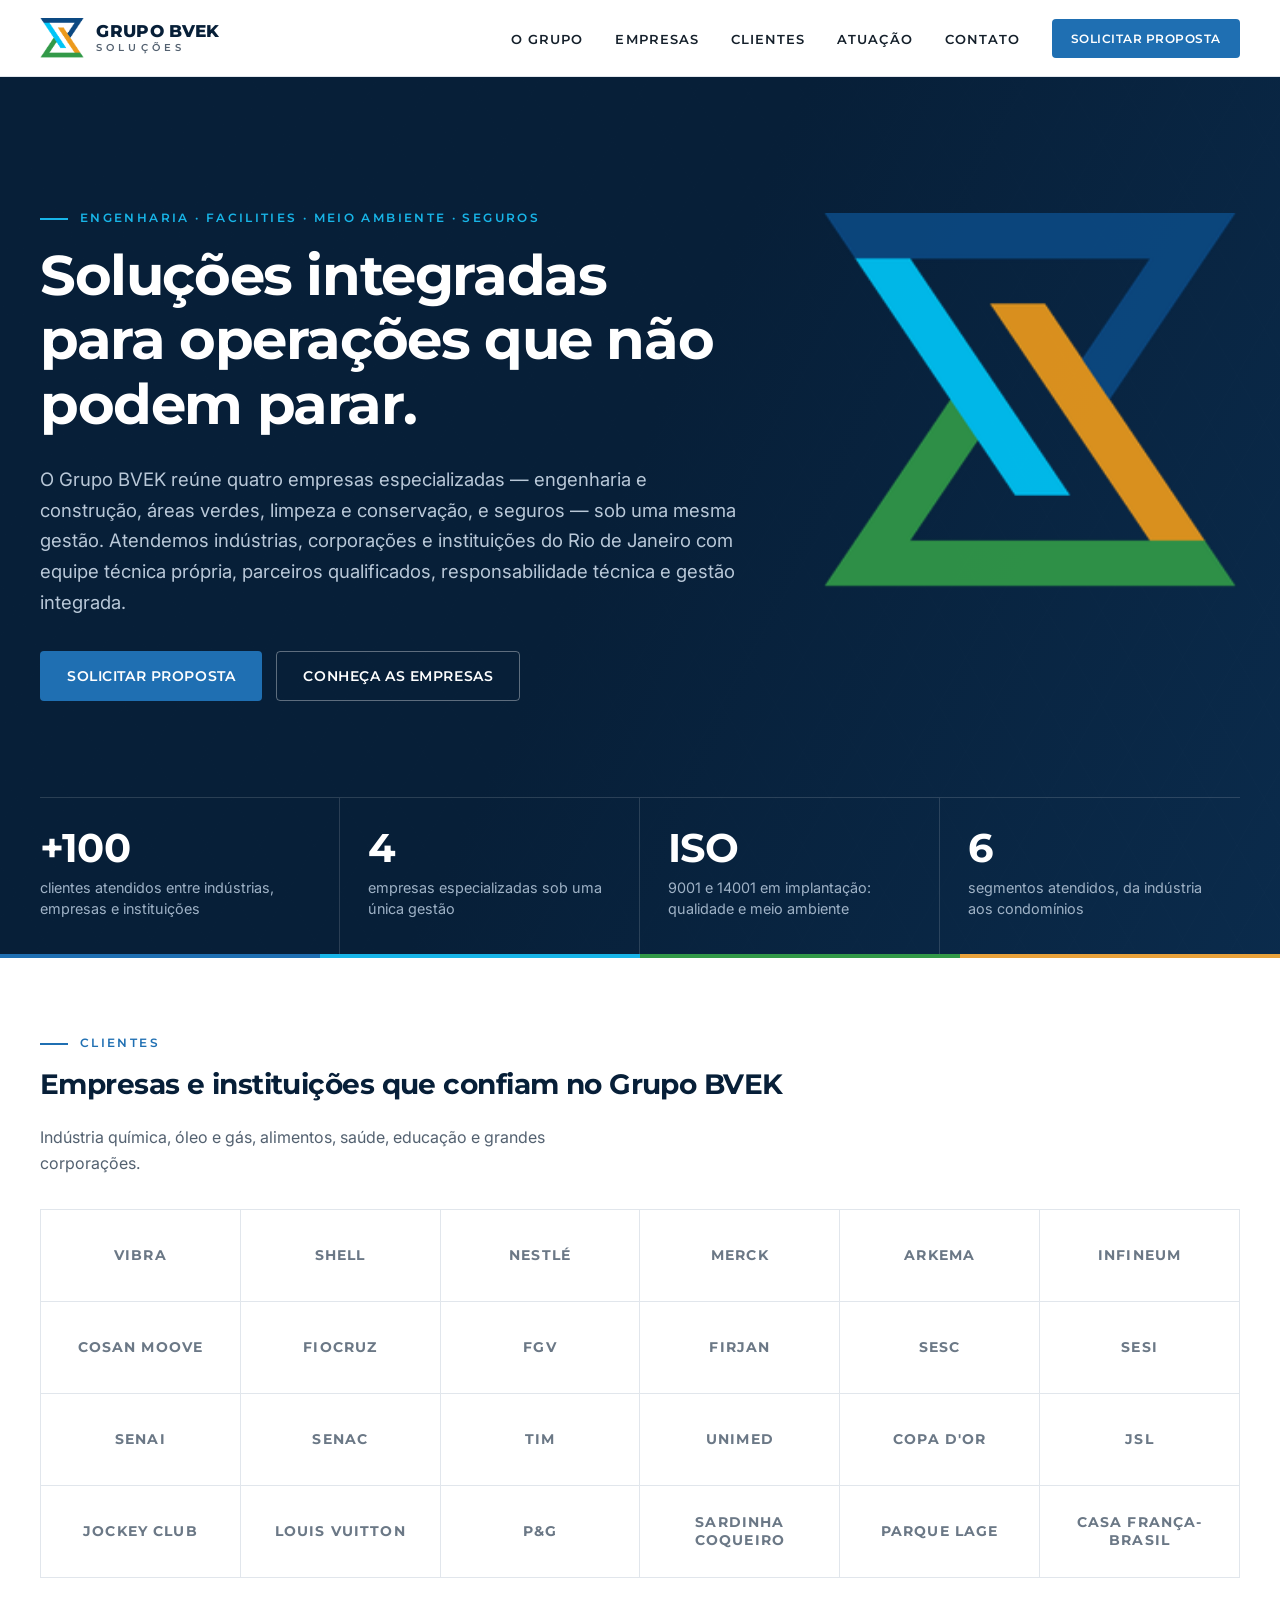
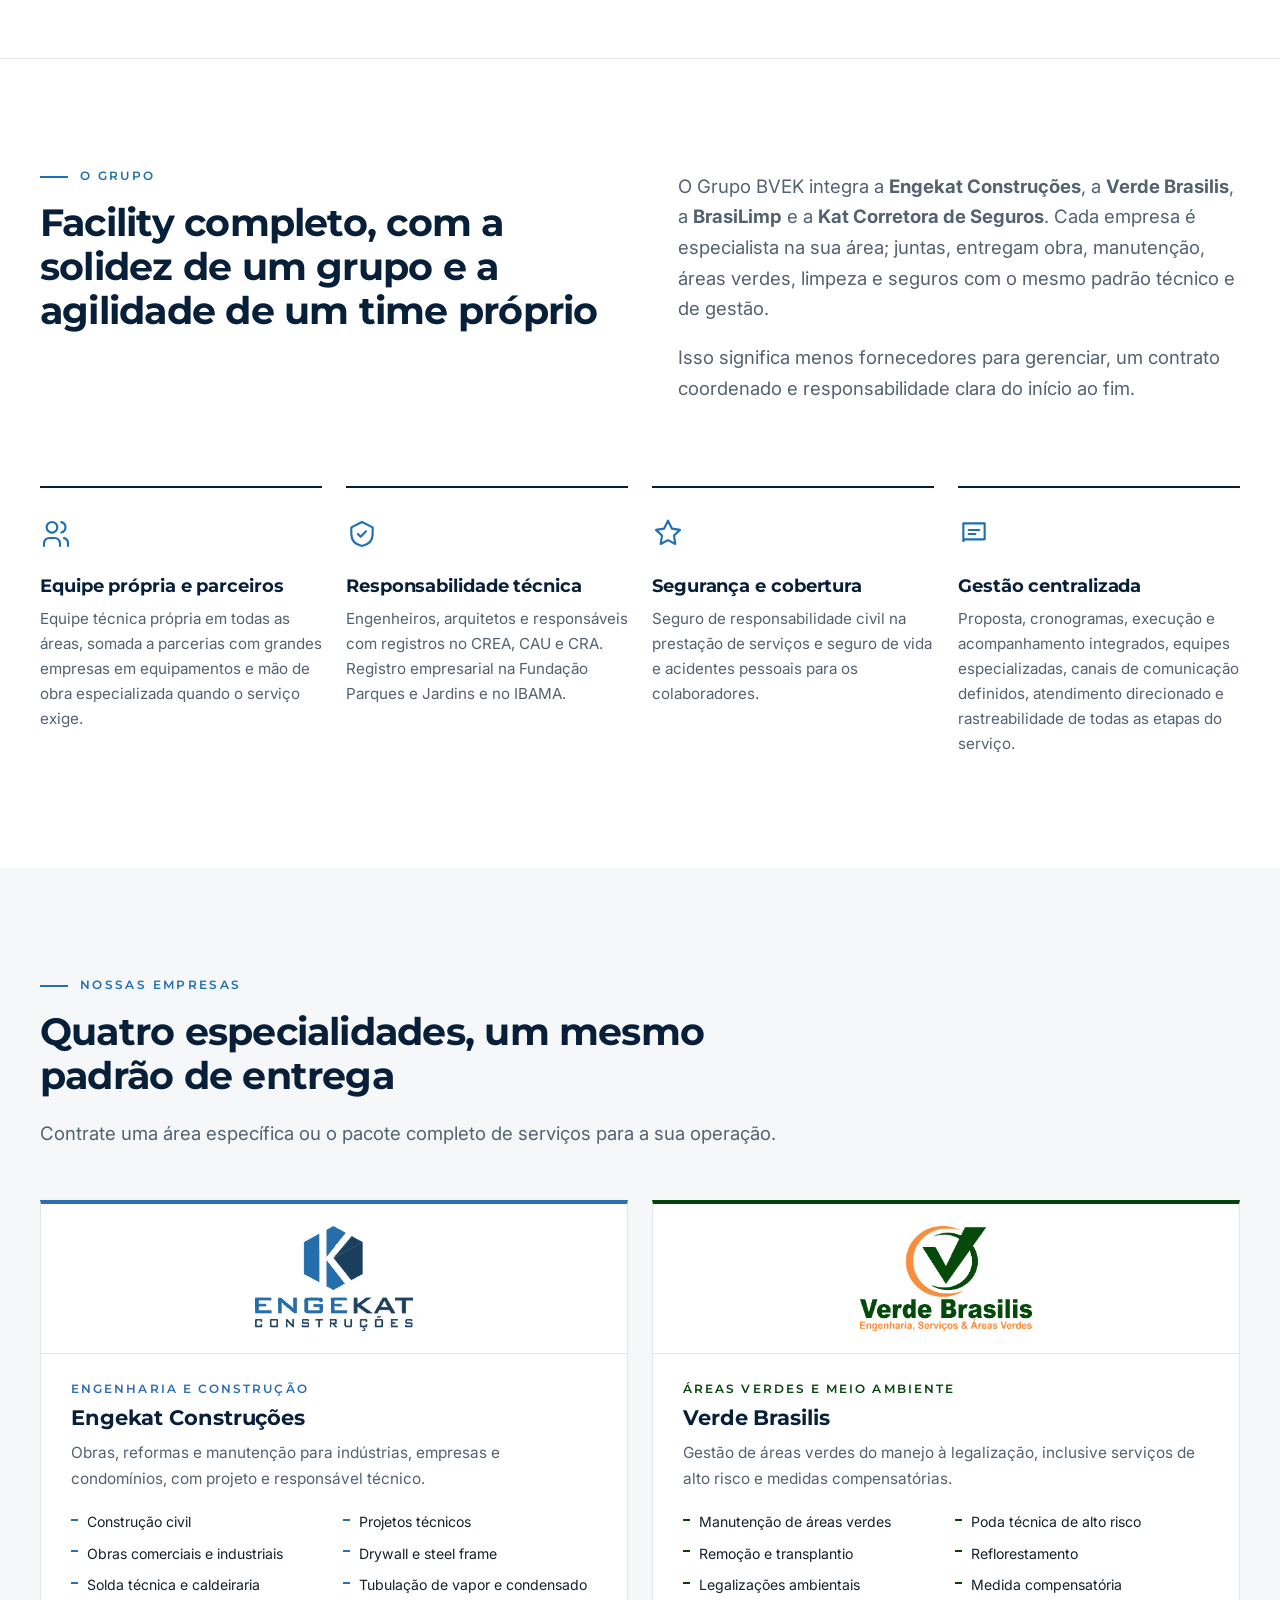
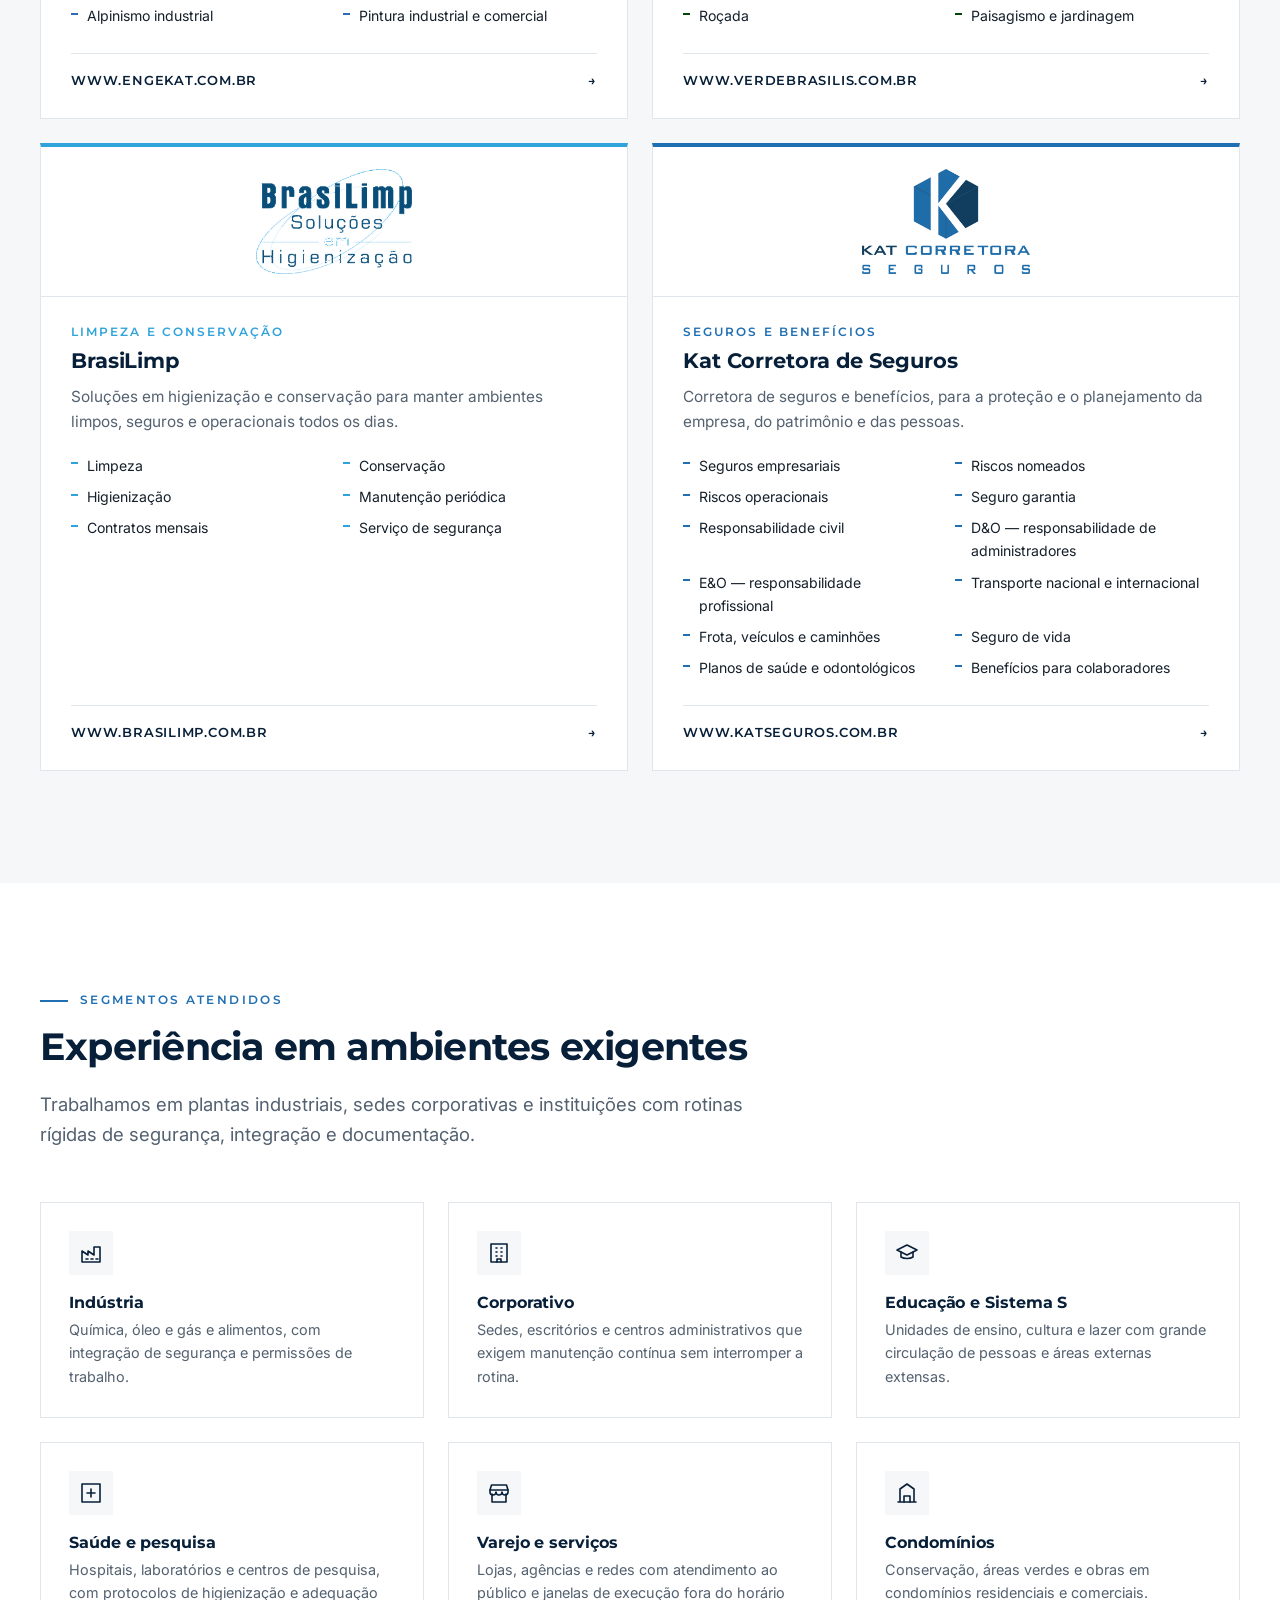
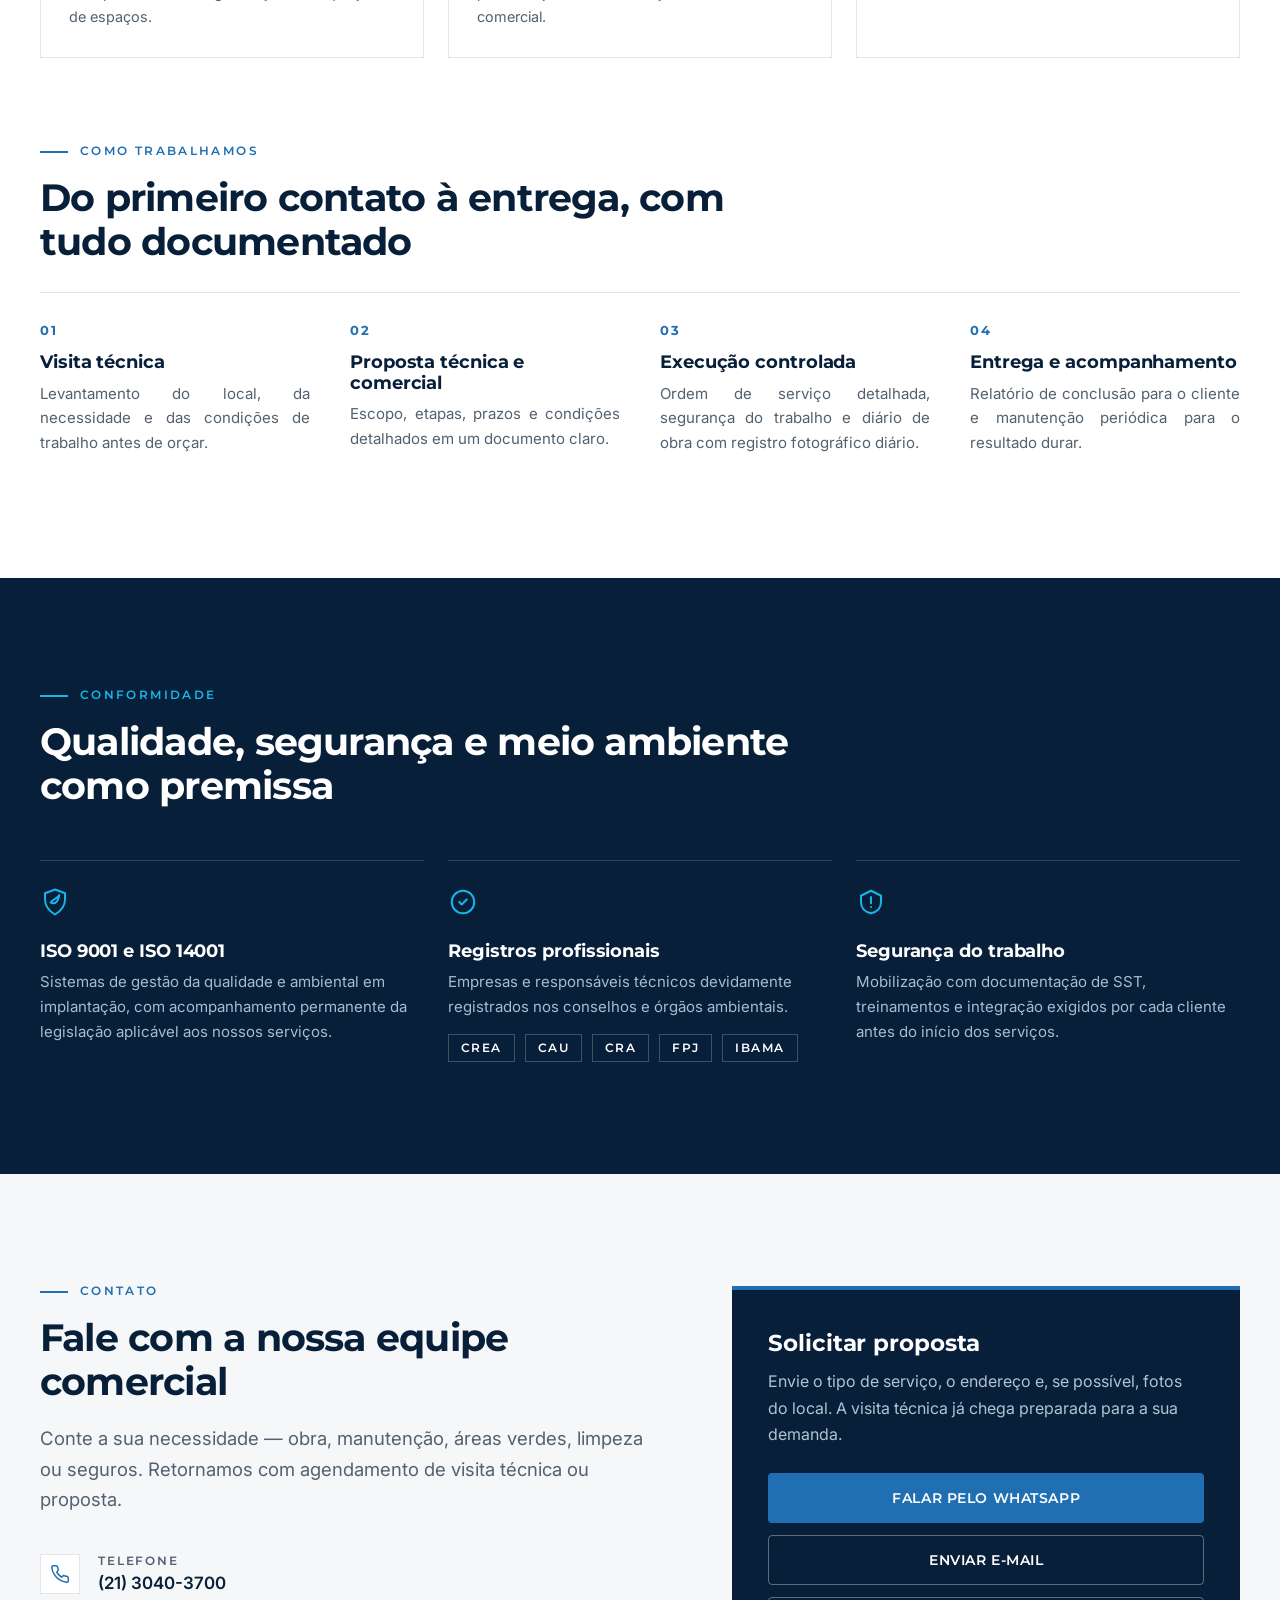
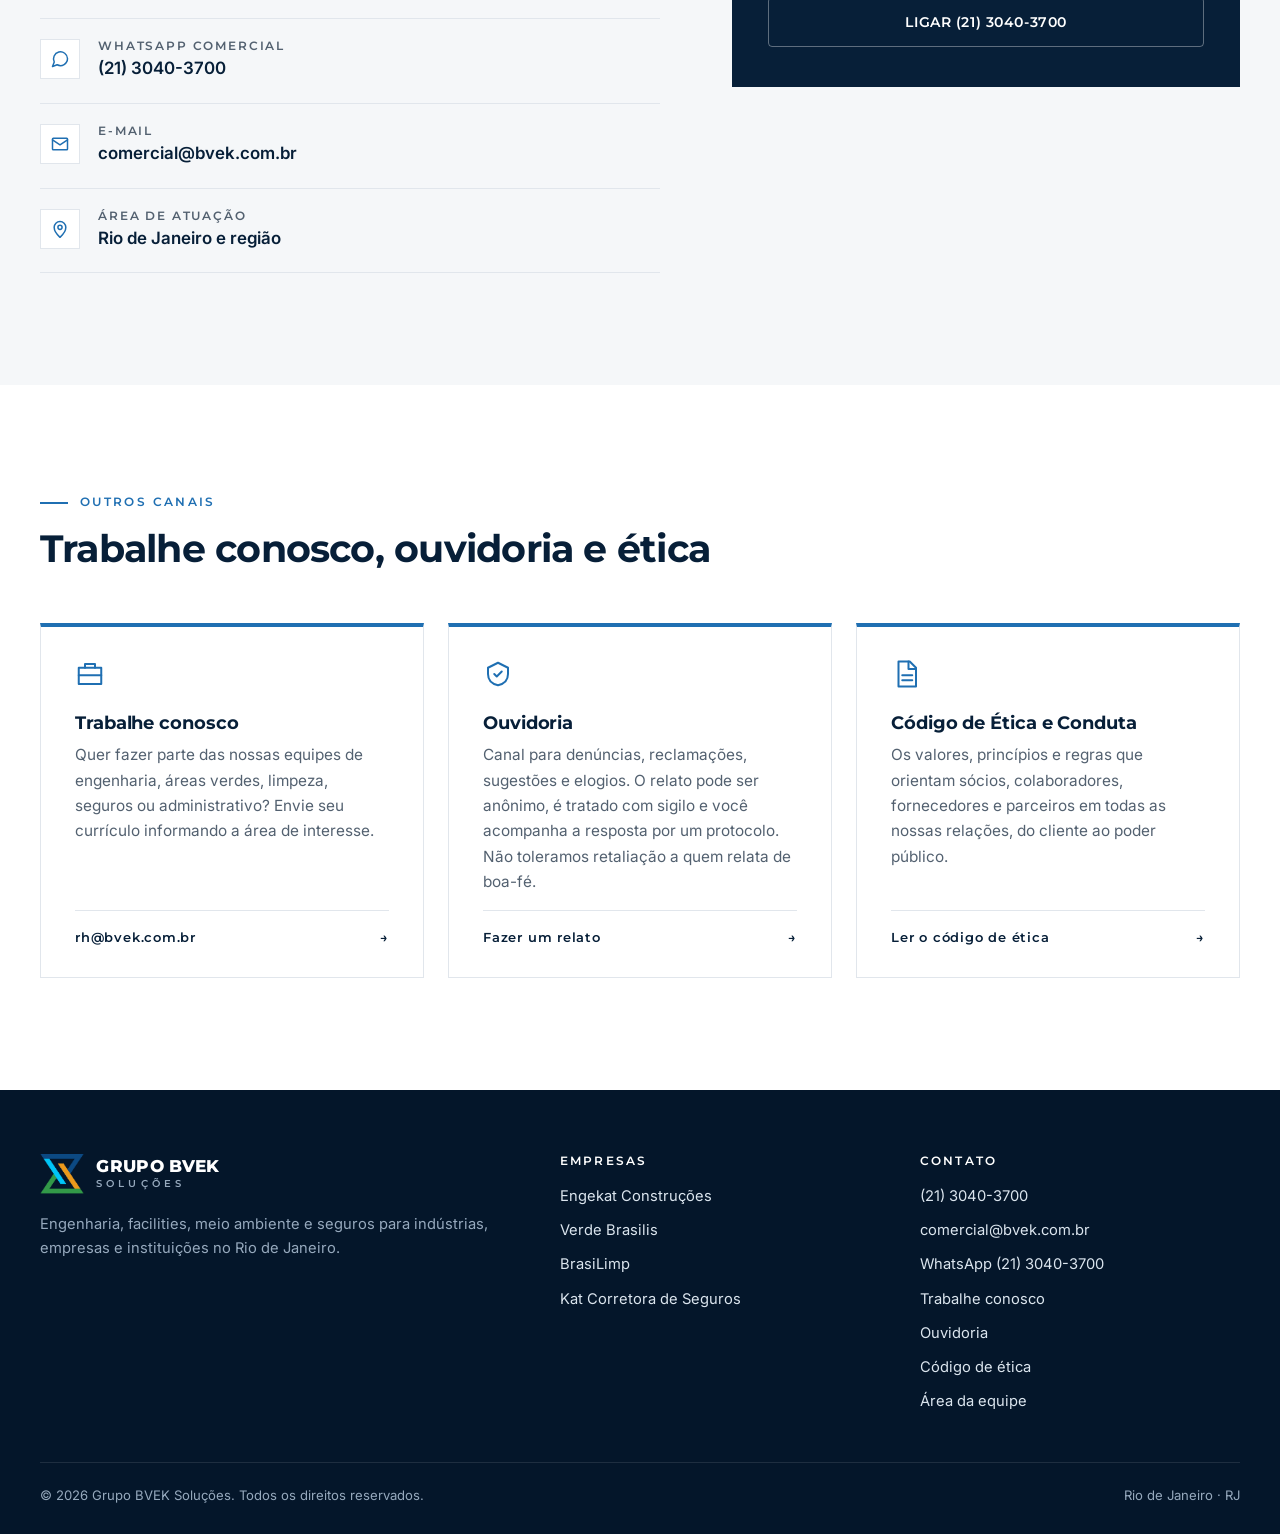
==== commit 79fb9fb5: "Site: novos ramos de seguro da Kat Corretora de Seguros Riscos nomeados, riscos operacionais, garant" ====
--- a/site/index.html
+++ b/site/index.html
@@ -196,7 +196,10 @@
             <h3>Kat Corretora de Seguros</h3>
             <p>Corretora de seguros e benefícios, para a proteção e o planejamento da empresa, do patrimônio e das pessoas.</p>
             <ul>
-              <li>Seguros empresariais</li><li>Responsabilidade civil</li><li>Seguro de vida</li><li>Planos de saúde e odontológicos</li><li>Benefícios para colaboradores</li>
+              <li>Seguros empresariais</li><li>Riscos nomeados</li><li>Riscos operacionais</li><li>Seguro garantia</li>
+              <li>Responsabilidade civil</li><li>D&amp;O — responsabilidade de administradores</li><li>E&amp;O — responsabilidade profissional</li>
+              <li>Transporte nacional e internacional</li><li>Frota, veículos e caminhões</li>
+              <li>Seguro de vida</li><li>Planos de saúde e odontológicos</li><li>Benefícios para colaboradores</li>
             </ul>
             <a class="link" href="https://www.katseguros.com.br" target="_blank" rel="noopener">www.katseguros.com.br <span aria-hidden="true">→</span></a>
           </div>
